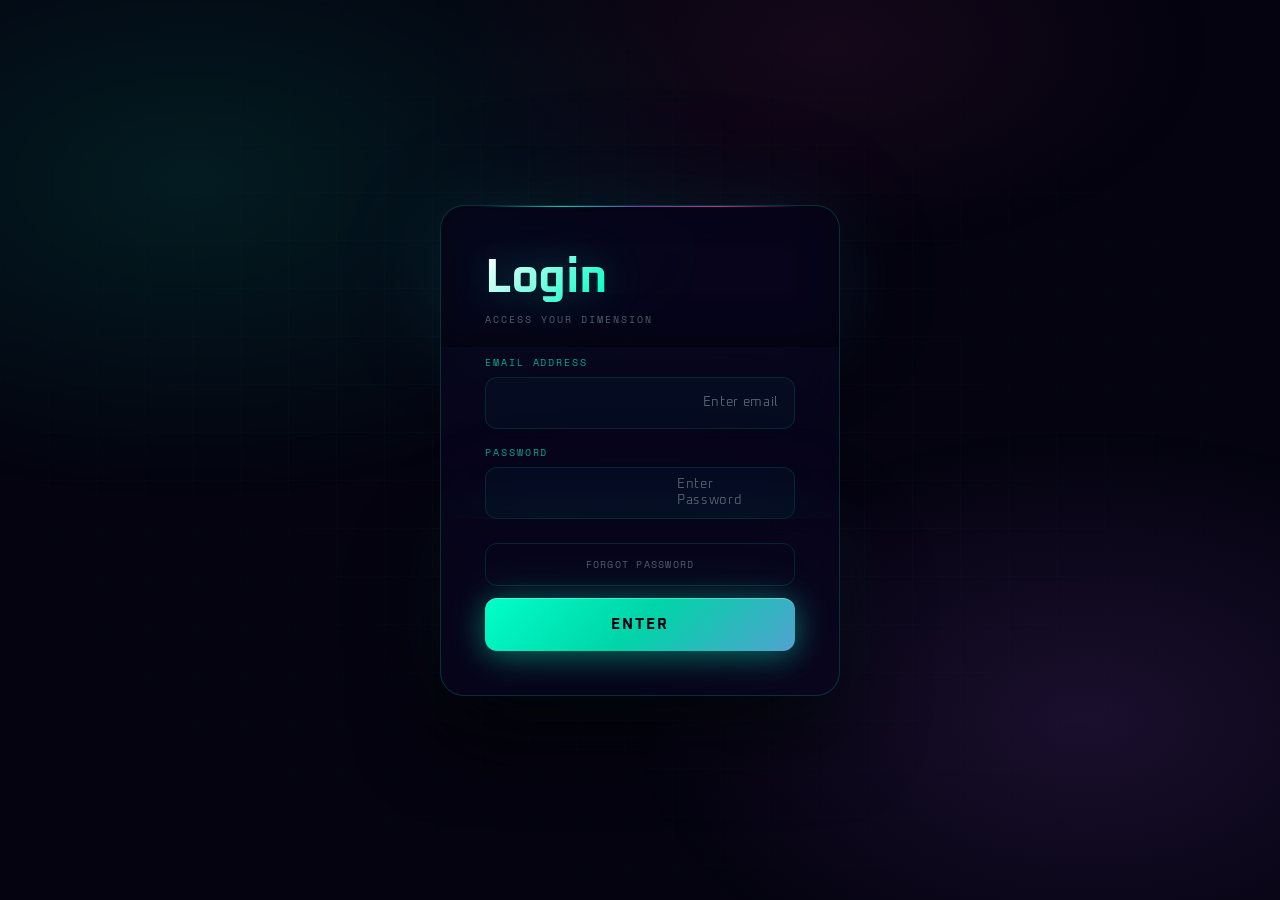
==== index.html @ c8ca54da "Made my own Portfolio Webpage" ====
<!DOCTYPE html>
<html lang="en">
<head>
    <meta charset="UTF-8">
    <meta name="viewport" content="width=device-width, initial-scale=1.0">
    <title>Login</title>
    <link><link rel="stylesheet" href="style.css">
</head>
<body>
    <div id="login_button">
        <p>Login</p>
    </div>
    <div id="email">
        <a id="email_enter"><input type="text">Enter email</a>
    </div>
    <div id="password">
        <a id="textbox"><input type="password">Enter Password</a>
    </div>
    <div id="buttons">
        <a id="button"><button>Forgot Password</button></a>
        <a id="button"><button>Enter</button></a>
    </div>
    <script src="script.js"></script>
</body>
</html>
---- style.css ----
/* ============================================
   CYBERPUNK AURORA LOGIN — sty.css
   ============================================ */

@import url('https://fonts.googleapis.com/css2?family=Oxanium:wght@200;300;400;600;700&family=Space+Mono&display=swap');

*, *::before, *::after { box-sizing: border-box; margin: 0; padding: 0; }

:root {
  --teal:        #00ffc8;
  --violet:      #b464ff;
  --pink:        #ff4faa;
  --deep:        #04030f;
  --card-bg:     rgba(8, 6, 28, 0.75);
  --card-border: rgba(0, 255, 200, 0.18);
  --text:        #e0f7f4;
  --muted:       rgba(200, 240, 235, 0.38);
  --ease:        cubic-bezier(0.23, 1, 0.32, 1);
}

/* ── Body ─────────────────────────────────────── */
html, body {
  height: 100%;
  overflow: hidden;
}

body {
  display: flex;
  flex-direction: column;
  align-items: center;
  justify-content: center;
  gap: 0;
  background: var(--deep);
  font-family: 'Oxanium', sans-serif;
  color: var(--text);
  position: relative;
}

/* ── Aurora background ────────────────────────── */
body::before {
  content: '';
  position: fixed;
  inset: 0;
  z-index: 0;
  background:
    radial-gradient(ellipse 65% 55% at 15% 20%, rgba(0,255,200,0.10) 0%, transparent 65%),
    radial-gradient(ellipse 55% 50% at 85% 80%, rgba(180,100,255,0.13) 0%, transparent 65%),
    radial-gradient(ellipse 50% 40% at 65% 5%,  rgba(255,79,170,0.07)  0%, transparent 60%);
  animation: auroraShift 16s ease-in-out infinite alternate;
  pointer-events: none;
}

/* ── Grid overlay ─────────────────────────────── */
body::after {
  content: '';
  position: fixed;
  inset: 0;
  z-index: 0;
  background-image:
    linear-gradient(rgba(0,255,200,0.025) 1px, transparent 1px),
    linear-gradient(90deg, rgba(0,255,200,0.025) 1px, transparent 1px);
  background-size: 48px 48px;
  mask-image: radial-gradient(ellipse 70% 70% at 50% 50%, black 20%, transparent 100%);
  pointer-events: none;
}

@keyframes auroraShift {
  0%   { filter: hue-rotate(0deg)   brightness(1);    }
  50%  { filter: hue-rotate(20deg)  brightness(1.08); }
  100% { filter: hue-rotate(-15deg) brightness(0.96); }
}

/* ══════════════════════════════════════════════
   CARD SHELL  — wraps all 4 divs via a
   fixed-position pseudo panel behind them
   ══════════════════════════════════════════════ */

/* We stack all direct body children on top of
   a shared pseudo-card we draw with a wide
   outline on #login_button (the first child)  */

#login_button,
#email,
#password,
#buttons {
  position: relative;
  z-index: 10;
  width: 400px;
}

/* The glassmorphism card is rendered as the
   background of #login_button stretched via
   a large box-shadow / outline trick         */
#login_button {
  padding: 48px 44px 20px;
  background: var(--card-bg);
  border-top: 1px solid var(--card-border);
  border-left: 1px solid var(--card-border);
  border-right: 1px solid var(--card-border);
  border-radius: 24px 24px 0 0;
  backdrop-filter: blur(28px) saturate(180%);
  -webkit-backdrop-filter: blur(28px) saturate(180%);
  box-shadow:
    0 0 80px  rgba(0,255,200,0.07),
    0 0 160px rgba(180,100,255,0.06),
    0 -8px 40px rgba(0,0,0,0.4) inset;
  animation: cardIn 1s var(--ease) both;
}

#email {
  padding: 8px 44px 0;
  background: var(--card-bg);
  border-left:  1px solid var(--card-border);
  border-right: 1px solid var(--card-border);
  backdrop-filter: blur(28px) saturate(180%);
  -webkit-backdrop-filter: blur(28px) saturate(180%);
  animation: cardIn 1s var(--ease) 0.1s both;
}

#password {
  padding: 16px 44px 0;
  background: var(--card-bg);
  border-left:  1px solid var(--card-border);
  border-right: 1px solid var(--card-border);
  backdrop-filter: blur(28px) saturate(180%);
  -webkit-backdrop-filter: blur(28px) saturate(180%);
  animation: cardIn 1s var(--ease) 0.2s both;
}

#buttons {
  padding: 24px 44px 44px;
  background: var(--card-bg);
  border-bottom: 1px solid var(--card-border);
  border-left:   1px solid var(--card-border);
  border-right:  1px solid var(--card-border);
  border-radius: 0 0 24px 24px;
  backdrop-filter: blur(28px) saturate(180%);
  -webkit-backdrop-filter: blur(28px) saturate(180%);
  box-shadow:
    0 40px 80px rgba(0,0,0,0.65),
    0 0 80px  rgba(0,255,200,0.06),
    0 0 160px rgba(180,100,255,0.05);
  animation: cardIn 1s var(--ease) 0.3s both;
}

/* Spinning neon top-border glow on card top */
#login_button::before {
  content: '';
  position: absolute;
  top: 0; left: 10%; 
  width: 80%;
  height: 1px;
  background: linear-gradient(90deg,
    transparent,
    rgba(0,255,200,0.8),
    rgba(180,100,255,0.6),
    rgba(255,79,170,0.7),
    transparent);
  border-radius: 100px;
  animation: toplineGlow 4s ease-in-out infinite alternate;
  pointer-events: none;
}

@keyframes toplineGlow {
  0%   { opacity: 0.5; filter: blur(0px);   width: 60%; left: 20%; }
  100% { opacity: 1.0; filter: blur(0.5px); width: 85%; left: 7.5%; }
}

@keyframes cardIn {
  from { opacity: 0; transform: translateY(30px); filter: blur(8px); }
  to   { opacity: 1; transform: translateY(0);    filter: blur(0); }
}

/* ── Login Title ──────────────────────────────── */
#login_button p {
  font-family: 'Oxanium', sans-serif;
  font-size: 3rem;
  font-weight: 700;
  letter-spacing: -0.01em;
  line-height: 1;
  background: linear-gradient(135deg, #ffffff 0%, var(--teal) 45%, var(--violet) 100%);
  -webkit-background-clip: text;
  -webkit-text-fill-color: transparent;
  background-clip: text;
  filter: drop-shadow(0 0 18px rgba(0,255,200,0.25));
  margin-bottom: 6px;
}

/* Subtext after Login */
#login_button::after {
  content: 'Access your dimension';
  display: block;
  margin-top: 10px;
  font-family: 'Space Mono', monospace;
  font-size: 0.62rem;
  letter-spacing: 0.2em;
  text-transform: uppercase;
  color: var(--muted);
}

/* ── Input rows (email / password) ───────────── */
#email a,
#password a {
  display: flex;
  align-items: center;
  gap: 10px;
  background: rgba(0,255,200,0.03);
  border: 1px solid rgba(0,255,200,0.11);
  border-radius: 12px;
  padding: 0 16px;
  height: 52px;
  cursor: text;
  transition:
    border-color 0.3s ease,
    background   0.3s ease,
    box-shadow   0.3s ease;
  text-decoration: none;
  font-family: 'Oxanium', sans-serif;
  font-size: 0.82rem;
  color: var(--muted);
  letter-spacing: 0.05em;
  position: relative;
  overflow: hidden;
}

/* Label text above each input */
#email::before {
  content: 'Email address';
  display: block;
  margin-bottom: 8px;
  font-family: 'Space Mono', monospace;
  font-size: 0.6rem;
  letter-spacing: 0.2em;
  text-transform: uppercase;
  color: var(--teal);
  opacity: 0.65;
}

#password::before {
  content: 'Password';
  display: block;
  margin-bottom: 8px;
  font-family: 'Space Mono', monospace;
  font-size: 0.6rem;
  letter-spacing: 0.2em;
  text-transform: uppercase;
  color: var(--teal);
  opacity: 0.65;
}

#email a:focus-within,
#password a:focus-within {
  border-color: rgba(0,255,200,0.55);
  background: rgba(0,255,200,0.055);
  box-shadow:
    0 0 0 3px rgba(0,255,200,0.12),
    0 0 28px rgba(0,255,200,0.09);
}

/* Animated scan line on focus */
#email a::after,
#password a::after {
  content: '';
  position: absolute;
  bottom: 0; left: 0;
  height: 2px;
  width: 0;
  background: linear-gradient(90deg, var(--teal), var(--violet));
  box-shadow: 0 0 8px var(--teal);
  border-radius: 0 0 12px 12px;
  transition: width 0.4s var(--ease);
}

#email a:focus-within::after,
#password a:focus-within::after {
  width: 100%;
}

/* The actual inputs */
#email input,
#password input {
  flex: 1;
  height: 100%;
  background: transparent;
  border: none;
  outline: none;
  font-family: 'Oxanium', sans-serif;
  font-size: 0.88rem;
  font-weight: 300;
  color: var(--text);
  caret-color: var(--teal);
  letter-spacing: 0.04em;
  order: -1; /* input before the label text */
}

#email input::placeholder,
#password input::placeholder {
  color: var(--muted);
}

/* ── Buttons ──────────────────────────────────── */
#buttons {
  display: flex;
  flex-direction: column;
  gap: 12px;
}

#buttons a {
  display: block;
  text-decoration: none;
}

/* ---- Enter button ---- */
#buttons a:last-child button {
  width: 100%;
  padding: 17px 24px;
  border: none;
  border-radius: 12px;
  font-family: 'Oxanium', sans-serif;
  font-size: 0.92rem;
  font-weight: 700;
  letter-spacing: 0.14em;
  text-transform: uppercase;
  color: #04030f;
  cursor: pointer;
  background: linear-gradient(135deg, var(--teal) 0%, #00d4a8 50%, var(--violet) 160%);
  position: relative;
  overflow: hidden;
  box-shadow:
    0 4px 30px rgba(0,255,200,0.38),
    0 0  60px rgba(0,255,200,0.10),
    inset 0 1px 0 rgba(255,255,255,0.28);
  transition:
    transform   0.2s var(--ease),
    box-shadow  0.3s ease;
  animation: fadeUp 0.8s var(--ease) 0.45s both;
}

#buttons a:last-child button::before {
  content: '';
  position: absolute;
  inset: 0;
  background: linear-gradient(135deg, rgba(255,255,255,0.18) 0%, transparent 60%);
  opacity: 0;
  transition: opacity 0.3s ease;
}

#buttons a:last-child button:hover {
  transform: translateY(-3px) scale(1.01);
  box-shadow:
    0 10px 50px rgba(0,255,200,0.52),
    0 0   80px rgba(0,255,200,0.15),
    inset 0 1px 0 rgba(255,255,255,0.28);
}

#buttons a:last-child button:hover::before { opacity: 1; }
#buttons a:last-child button:active        { transform: translateY(0) scale(0.99); }

/* ---- Forgot Password button ---- */
#buttons a:first-child button {
  width: 100%;
  padding: 13px;
  background: transparent;
  border: 1px solid rgba(0,255,200,0.13);
  border-radius: 12px;
  font-family: 'Space Mono', monospace;
  font-size: 0.64rem;
  letter-spacing: 0.12em;
  text-transform: uppercase;
  color: var(--muted);
  cursor: pointer;
  transition:
    border-color 0.3s ease,
    color        0.3s ease,
    background   0.3s ease,
    box-shadow   0.3s ease;
  animation: fadeUp 0.8s var(--ease) 0.55s both;
}

#buttons a:first-child button:hover {
  border-color: rgba(0,255,200,0.42);
  color: var(--teal);
  background: rgba(0,255,200,0.05);
  box-shadow: 0 0 20px rgba(0,255,200,0.08);
}

/* ── Shared keyframes ─────────────────────────── */
@keyframes fadeUp {
  from { opacity: 0; transform: translateY(20px); filter: blur(4px); }
  to   { opacity: 1; transform: translateY(0);    filter: blur(0); }
}

/* ── Responsive ───────────────────────────────── */
@media (max-width: 480px) {
  #login_button, #email, #password, #buttons { width: 92vw; }
  #login_button { padding: 36px 28px 16px; }
  #email        { padding: 8px 28px 0; }
  #password     { padding: 16px 28px 0; }
  #buttons      { padding: 20px 28px 36px; }
  #login_button p { font-size: 2.4rem; }
}
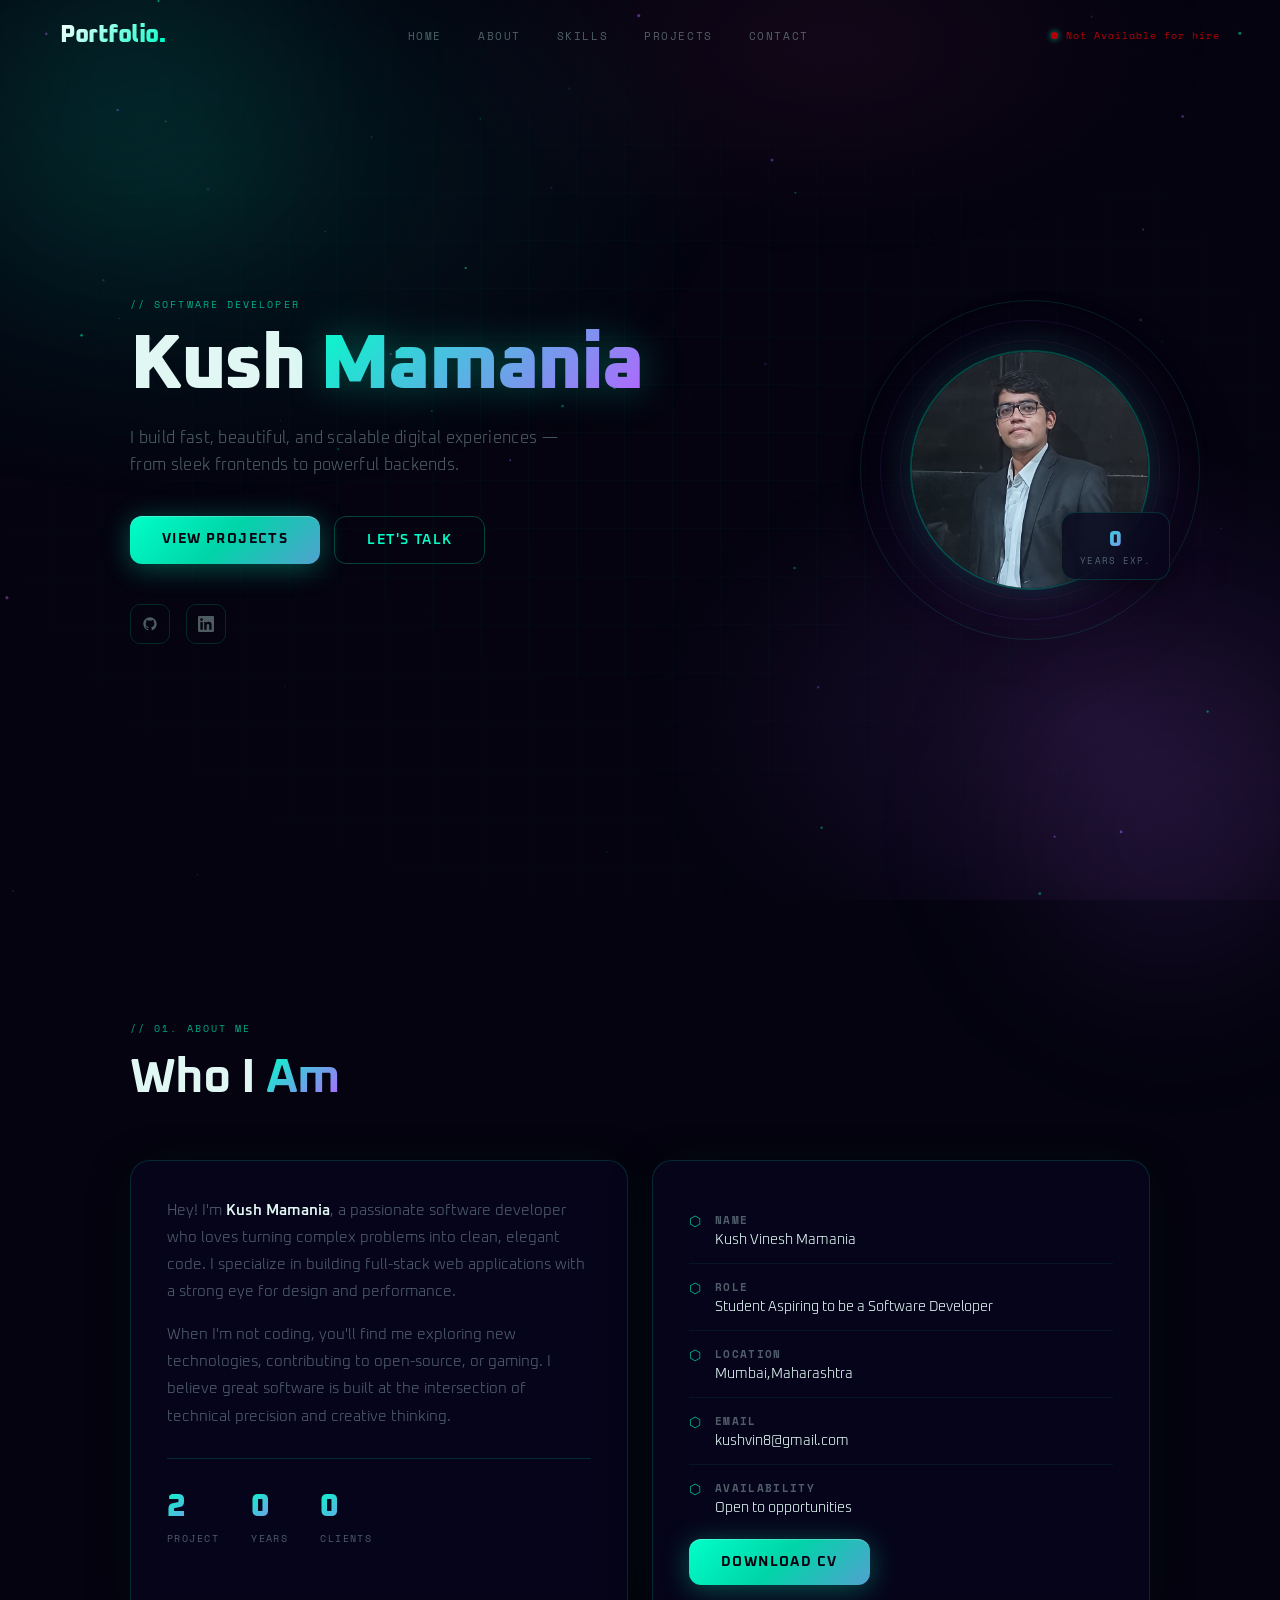
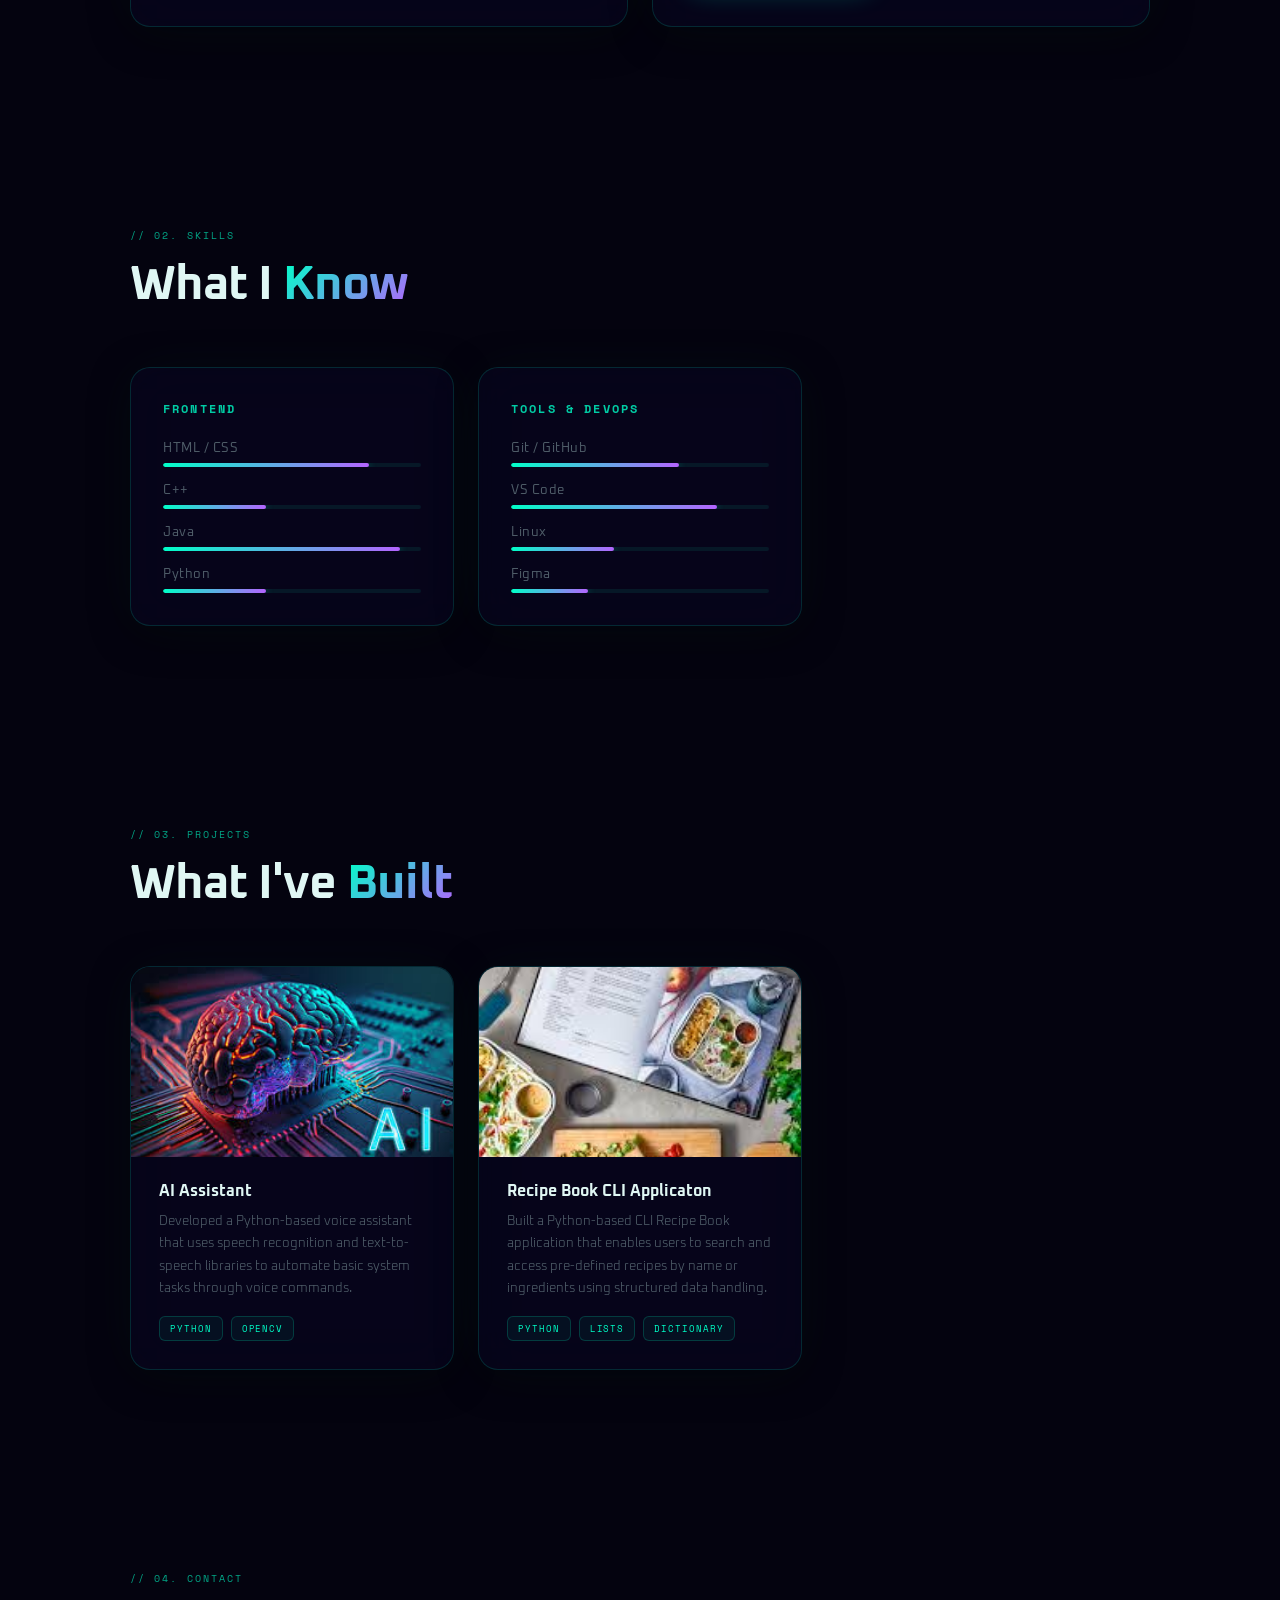
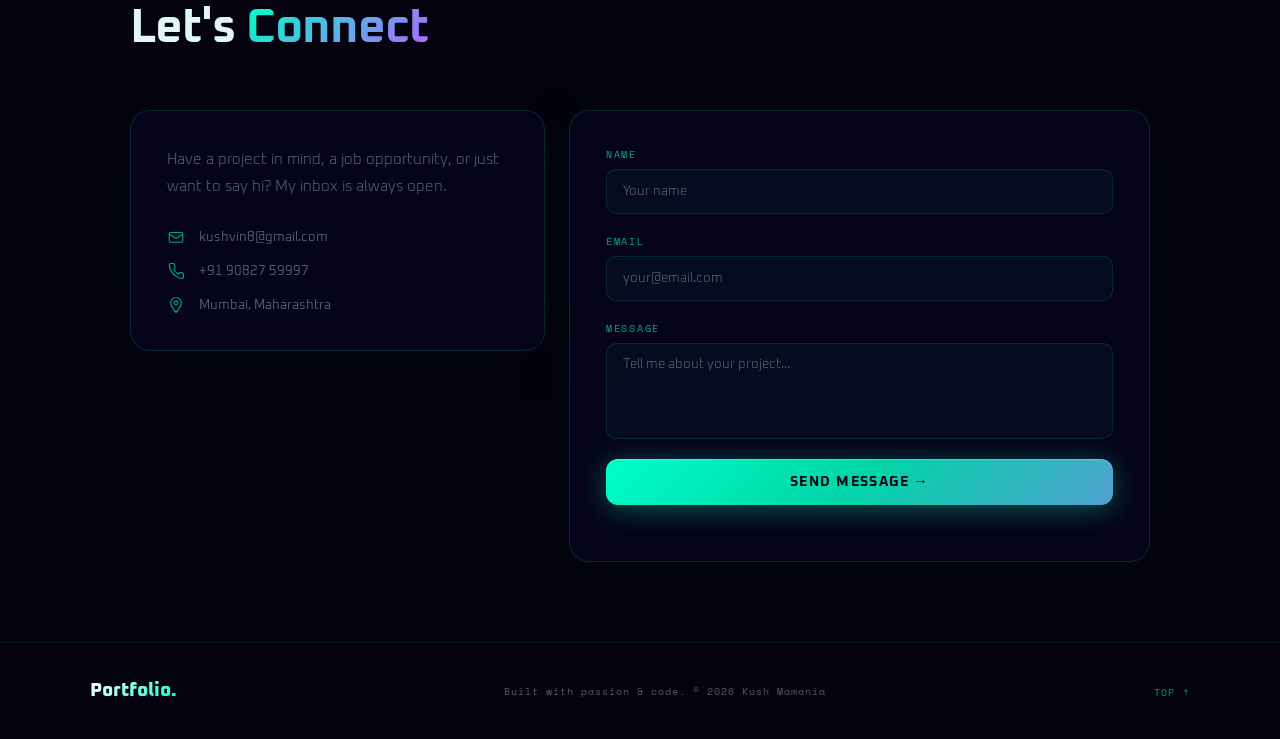
==== commit 71527998: "Removed Login Page" ====
--- a/index.html
+++ b/index.html
@@ -1,25 +1,368 @@
 <!DOCTYPE html>
 <html lang="en">
 <head>
-    <meta charset="UTF-8">
-    <meta name="viewport" content="width=device-width, initial-scale=1.0">
-    <title>Login</title>
-    <link><link rel="stylesheet" href="style.css">
+  <meta charset="UTF-8" />
+  <meta name="viewport" content="width=device-width, initial-scale=1.0"/>
+  <title>Portfolio</title>
+  <link rel="stylesheet" href="portfolio.css" />
+  <link href="https://fonts.googleapis.com/css2?family=Oxanium:wght@200;300;400;600;700;800&family=Space+Mono&display=swap" rel="stylesheet"/>
 </head>
 <body>
-    <div id="login_button">
-        <p>Login</p>
-    </div>
-    <div id="email">
-        <a id="email_enter"><input type="text">Enter email</a>
-    </div>
-    <div id="password">
-        <a id="textbox"><input type="password">Enter Password</a>
-    </div>
-    <div id="buttons">
-        <a id="button"><button>Forgot Password</button></a>
-        <a id="button"><button>Enter</button></a>
-    </div>
-    <script src="script.js"></script>
+
+  <!-- Background layers -->
+  <div class="bg-aurora"></div>
+  <div class="bg-grid"></div>
+  <div class="orb orb1"></div>
+  <div class="orb orb2"></div>
+  <div class="orb orb3"></div>
+  <canvas id="particles"></canvas>
+
+  <!-- ── NAVBAR ───────────────────────────── -->
+  <nav class="navbar">
+    <div class="nav-logo">Portfolio<span>.</span></div>
+    <ul class="nav-links">
+      <li><a href="#hero">Home</a></li>
+      <li><a href="#about">About</a></li>
+      <li><a href="#skills">Skills</a></li>
+      <li><a href="#projects">Projects</a></li>
+      <li><a href="#contact">Contact</a></li>
+    </ul>
+    <div class="nav-status"><span class="pulse-dot"></span>Not Available for hire</div>
+  </nav>
+
+  <!-- ── HERO ─────────────────────────────── -->
+  <section class="hero" id="hero">
+    <div class="hero-content">
+      <p class="hero-tag">// software developer</p>
+      <h1 class="hero-name">Kush<span> Mamania</span></h1>
+      <p class="hero-desc">I build fast, beautiful, and scalable digital experiences — from sleek frontends to powerful backends.</p>
+      <div class="hero-btns">
+        <a href="#projects" class="btn-primary">View Projects</a>
+        <a href="#contact"  class="btn-ghost">Let's Talk</a>
+      </div>
+      <div class="hero-socials">
+        <a href="https://github.com/NexusCoder14" class="social-link" title="GitHub">
+          <svg viewBox="0 0 24 24" fill="currentColor"><path d="M12 2C6.477 2 2 6.477 2 12c0 4.418 2.865 8.166 6.839 9.489.5.092.682-.217.682-.482 0-.237-.009-.868-.013-1.703-2.782.604-3.369-1.342-3.369-1.342-.454-1.154-1.11-1.462-1.11-1.462-.908-.62.069-.608.069-.608 1.003.07 1.531 1.03 1.531 1.03.892 1.529 2.341 1.088 2.91.832.092-.647.35-1.088.636-1.338-2.22-.253-4.555-1.11-4.555-4.943 0-1.091.39-1.984 1.029-2.683-.103-.253-.446-1.27.098-2.647 0 0 .84-.269 2.75 1.025A9.578 9.578 0 0112 6.836c.85.004 1.705.114 2.504.336 1.909-1.294 2.747-1.025 2.747-1.025.546 1.377.203 2.394.1 2.647.64.699 1.028 1.592 1.028 2.683 0 3.842-2.339 4.687-4.566 4.935.359.309.678.919.678 1.852 0 1.336-.012 2.415-.012 2.743 0 .267.18.578.688.48C19.138 20.163 22 16.418 22 12c0-5.523-4.477-10-10-10z"/></svg>
+        </a>
+        <a href="https://www.linkedin.com/in/kush-mamania-205714388" class="social-link" title="LinkedIn">
+          <svg viewBox="0 0 24 24" fill="currentColor"><path d="M20.447 20.452h-3.554v-5.569c0-1.328-.027-3.037-1.852-3.037-1.853 0-2.136 1.445-2.136 2.939v5.667H9.351V9h3.414v1.561h.046c.477-.9 1.637-1.85 3.37-1.85 3.601 0 4.267 2.37 4.267 5.455v6.286zM5.337 7.433a2.062 2.062 0 01-2.063-2.065 2.064 2.064 0 112.063 2.065zm1.782 13.019H3.555V9h3.564v11.452zM22.225 0H1.771C.792 0 0 .774 0 1.729v20.542C0 23.227.792 24 1.771 24h20.451C23.2 24 24 23.227 24 22.271V1.729C24 .774 23.2 0 22.222 0h.003z"/></svg>
+        </a>
+      </div>
+    </div>
+    <div class="hero-image-wrap">
+      <div class="hero-image-ring ring1"></div>
+      <div class="hero-image-ring ring2"></div>
+      <div class="hero-image-ring ring3"></div>
+      <div class="hero-image-box">
+        <img src="kush1.jpeg" alt="Your Name" class="hero-img" onerror="this.style.display='none';this.nextElementSibling.style.display='flex'"/>
+        <div class="hero-img-placeholder">
+          <svg viewBox="0 0 24 24" fill="none" stroke="currentColor" stroke-width="1"><circle cx="12" cy="8" r="4"/><path d="M4 20c0-4 3.6-7 8-7s8 3 8 7"/></svg>
+          <span>Add your photo</span>
+        </div>
+      </div>
+      <div class="hero-badge">
+        <span class="badge-num">0</span>
+        <span class="badge-label">Years Exp.</span>
+      </div>
+    </div>
+  </section>
+
+  <!-- ── ABOUT ─────────────────────────────── -->
+  <section class="section" id="about">
+    <div class="section-inner">
+      <div class="section-tag">// 01. about me</div>
+      <h2 class="section-title">Who I <span>Am</span></h2>
+      <div class="about-grid">
+        <div class="about-text glass-card">
+          <p>Hey! I'm <strong>Kush Mamania</strong>, a passionate software developer who loves turning complex problems into clean, elegant code. I specialize in building full-stack web applications with a strong eye for design and performance.</p>
+          <p>When I'm not coding, you'll find me exploring new technologies, contributing to open-source, or gaming. I believe great software is built at the intersection of technical precision and creative thinking.</p>
+          <div class="about-stats">
+            <div class="stat"><span class="stat-num">2</span><span class="stat-label">Project</span></div>
+            <div class="stat"><span class="stat-num">0</span><span class="stat-label">Years</span></div>
+            <div class="stat"><span class="stat-num">0</span><span class="stat-label">Clients</span></div>
+          </div>
+        </div>
+        <div class="about-details glass-card">
+          <div class="detail-item">
+            <span class="detail-icon">⬡</span>
+            <div><strong>Name</strong><p>Kush Vinesh Mamania</p></div>
+          </div>
+          <div class="detail-item">
+            <span class="detail-icon">⬡</span>
+            <div><strong>Role</strong><p>Student Aspiring to be a Software Developer</p></div>
+          </div>
+          <div class="detail-item">
+            <span class="detail-icon">⬡</span>
+            <div><strong>Location</strong><p>Mumbai,Maharashtra</p></div>
+          </div>
+          <div class="detail-item">
+            <span class="detail-icon">⬡</span>
+            <div><strong>Email</strong><p>kushvin8@gmail.com</p></div>
+          </div>
+          <div class="detail-item">
+            <span class="detail-icon">⬡</span>
+            <div><strong>Availability</strong><p>Open to opportunities</p></div>
+          </div>
+          <a href="Resume_changed.pdf" download="Resume_changed.pdf" class="btn-primary" style="margin-top:8px;display:inline-block;text-align:center;">Download CV</a>
+        </div>
+      </div>
+    </div>
+  </section>
+
+  <!-- ── SKILLS ────────────────────────────── -->
+  <section class="section" id="skills">
+    <div class="section-inner">
+      <div class="section-tag">// 02. skills</div>
+      <h2 class="section-title">What I <span>Know</span></h2>
+      <div class="skills-grid">
+
+        <div class="skill-category glass-card">
+          <h3>Frontend</h3>
+          <div class="skill-list">
+            <div class="skill-item"><span>HTML / CSS</span><div class="skill-bar"><div class="skill-fill" style="--w:80%"></div></div></div>
+            <div class="skill-item"><span>C++</span><div class="skill-bar"><div class="skill-fill" style="--w:40%"></div></div></div>
+            <div class="skill-item"><span>Java</span>      <div class="skill-bar"><div class="skill-fill" style="--w:92%"></div></div></div>
+            <div class="skill-item"><span>Python</span> <div class="skill-bar"><div class="skill-fill" style="--w:40%"></div></div></div>
+          </div>
+        </div>
+
+        <div class="skill-category glass-card">
+          <h3>Tools & DevOps</h3>
+          <div class="skill-list">
+            <div class="skill-item"><span>Git / GitHub</span><div class="skill-bar"><div class="skill-fill" style="--w:65%"></div></div></div>
+            <div class="skill-item"><span>VS Code</span>      <div class="skill-bar"><div class="skill-fill" style="--w:80%"></div></div></div>
+            <div class="skill-item"><span>Linux</span>       <div class="skill-bar"><div class="skill-fill" style="--w:40%"></div></div></div>
+            <div class="skill-item"><span>Figma</span>       <div class="skill-bar"><div class="skill-fill" style="--w:30%"></div></div></div>
+          </div>
+        </div>
+
+      </div>
+    </div>
+  </section>
+
+  <!-- ── PROJECTS ──────────────────────────── -->
+  <section class="section" id="projects">
+    <div class="section-inner">
+      <div class="section-tag">// 03. projects</div>
+      <h2 class="section-title">What I've <span>Built</span></h2>
+      <div class="projects-grid">
+
+        <div class="project-card glass-card">
+          <div class="project-img-wrap">
+            <img src="jarvis.jpg" alt="Project One" class="project-thumb"/>
+            <div class="project-overlay">
+              <a href="https://github.com/NexusCoder14/Artificial-Intelligence" class="project-link">GitHub ↗</a>
+            </div>
+          </div>
+          <div class="project-info">
+            <h3>AI Assistant</h3>
+            <p>Developed a Python-based voice assistant that uses speech recognition and text-to-speech libraries to automate basic system tasks through voice commands.
+</p>
+            <div class="project-tags">
+              <span>Python</span><span>OpenCV</span>
+            </div>
+          </div>
+        </div>
+
+        <div class="project-card glass-card">
+          <div class="project-img-wrap">
+            <img src="recipe.jpg" alt="Project One" class="project-thumb"/>
+            <div class="project-overlay">
+              <a href="https://github.com/NexusCoder14/Recipe-Book-CLI-Application" class="project-link">GitHub ↗</a>
+            </div>
+          </div>
+          <div class="project-info">
+            <h3>Recipe Book CLI Applicaton</h3>
+            <p>Built a Python-based CLI Recipe Book application that enables users to search and access pre-defined recipes by name or ingredients using structured data handling.
+</p>
+            <div class="project-tags">
+              <span>Python</span><span>Lists</span><span>Dictionary</span>
+            </div>
+          </div>
+        </div>
+      </div>
+    </div>
+  </section>
+
+  <!-- ── CONTACT ───────────────────────────── -->
+  <section class="section" id="contact">
+    <div class="section-inner">
+      <div class="section-tag">// 04. contact</div>
+      <h2 class="section-title">Let's <span>Connect</span></h2>
+      <div class="contact-wrap">
+        <div class="contact-info glass-card">
+          <p>Have a project in mind, a job opportunity, or just want to say hi? My inbox is always open.</p>
+          <div class="contact-links">
+            <a href="mailto:you@example.com" class="contact-item">
+              <svg viewBox="0 0 24 24" fill="none" stroke="currentColor" stroke-width="1.5"><path d="M21 8l-9 6-9-6"/><rect x="3" y="6" width="18" height="13" rx="2"/></svg>
+              kushvin8@gmail.com
+            </a>
+            <a href="tel:+0000000000" class="contact-item">
+              <svg viewBox="0 0 24 24" fill="none" stroke="currentColor" stroke-width="1.5"><path d="M22 16.92v3a2 2 0 01-2.18 2A19.86 19.86 0 013.09 4.18 2 2 0 015.09 2h3a2 2 0 012 1.72c.127.96.361 1.903.7 2.81a2 2 0 01-.45 2.11L9.09 9.91a16 16 0 006 6l1.27-1.27a2 2 0 012.11-.45c.907.339 1.85.573 2.81.7A2 2 0 0122 16.92z"/></svg>
+              +91 90827 59997
+            </a>
+            <a href="#" class="contact-item">
+              <svg viewBox="0 0 24 24" fill="none" stroke="currentColor" stroke-width="1.5"><path d="M12 2C8.13 2 5 5.13 5 9c0 5.25 7 13 7 13s7-7.75 7-13c0-3.87-3.13-7-7-7zm0 9.5a2.5 2.5 0 110-5 2.5 2.5 0 010 5z"/></svg>
+              Mumbai, Maharashtra
+            </a>
+          </div>
+        </div>
+        <form class="contact-form glass-card" action="https://api.web3forms.com/submit" method="POST" onsubmit="handleForm(event)">
+
+    <!-- Your Web3Forms access key -->
+    <input type="hidden" name="access_key" value="c3d67be9-2070-407a-b0f9-731e5932e112"/>
+
+    <!-- Optional: Custom subject line in your inbox -->
+    <input type="hidden" name="subject" value="New Idea"/>
+
+    <div class="form-group">
+        <label>Name</label>
+        <input type="text" name="name" placeholder="Your name" required/>
+    </div>
+    <div class="form-group">
+        <label>Email</label>
+        <input type="email" name="email" placeholder="your@email.com" required/>
+    </div>
+    <div class="form-group">
+        <label>Message</label>
+        <textarea name="message" rows="4" placeholder="Tell me about your project..." required></textarea>
+    </div>
+    <button type="submit" class="btn-primary" style="width:100%">Send Message →</button>
+
+<p id="formError" style="display:none; color:#ff6090; text-align:center; font-family:'Space Mono',monospace; font-size:0.72rem; letter-spacing:0.1em; margin-top:12px;">
+  ✗ Failed to send. Please try again.
+</p>
+    <div class="form-success" id="formSuccess">✓ Message sent! I'll get back to you soon.</div>
+    <div id="formError"></div>
+    <input type="hidden" name="redirect" value="false"/>
+</form>
+      </div>
+    </div>
+  </section>
+
+  <!-- ── FOOTER ────────────────────────────── -->
+  <footer class="footer">
+    <div class="footer-inner">
+      <span class="footer-logo">Portfolio<span>.</span></span>
+      <p>Built with passion & code. © <span id="year"></span> Kush Mamania</p>
+      <div class="footer-links">
+        <a href="#hero">Top ↑</a>
+      </div>
+    </div>
+  </footer>
+
+  <script>
+    // Year
+    document.getElementById('year').textContent = new Date().getFullYear();
+
+    // Form handler
+    function handleForm(e) {
+    e.preventDefault();
+    const form      = e.target;
+    const submitBtn = form.querySelector('button[type="submit"]');
+    const errorMsg  = document.getElementById('formError');
+
+    submitBtn.textContent = 'Sending...';
+    submitBtn.disabled    = true;
+    errorMsg.style.cssText = 'display:none';
+
+    fetch('https://api.web3forms.com/submit', {
+        method: 'POST',
+        headers: { 'Accept': 'application/json' },
+        body: new FormData(form)
+    })
+    .then(res => res.json())
+    .then(data => {
+        if (data.success) {
+            form.reset();
+            submitBtn.textContent = 'Sent ✓';
+            setTimeout(() => {
+                submitBtn.textContent = 'Send Message →';
+            }, 3000);
+        } else {
+            errorMsg.style.cssText = 'display:block; color:#ff6090; text-align:center; font-family:Space Mono,monospace; font-size:0.72rem; letter-spacing:0.1em; margin-top:12px;';
+            submitBtn.textContent  = 'Send Message →';
+        }
+        submitBtn.disabled = false;
+    })
+    .catch(() => {
+        errorMsg.style.cssText = 'display:block; color:#ff6090; text-align:center; font-family:Space Mono,monospace; font-size:0.72rem; letter-spacing:0.1em; margin-top:12px;';
+        submitBtn.textContent  = 'Send Message →';
+        submitBtn.disabled     = false;
+    });
+}
+
+    // Particle canvas
+    const canvas = document.getElementById('particles');
+    const ctx    = canvas.getContext('2d');
+    function resize() { canvas.width = window.innerWidth; canvas.height = window.innerHeight; }
+    resize();
+    window.addEventListener('resize', resize);
+
+    const pts = Array.from({length: 55}, () => ({
+      x: Math.random() * canvas.width,
+      y: Math.random() * canvas.height,
+      r: Math.random() * 1.3 + 0.3,
+      dx: (Math.random() - 0.5) * 0.28,
+      dy: (Math.random() - 0.5) * 0.28,
+      a: Math.random() * 0.45 + 0.08,
+      c: Math.random() > 0.5 ? '0,255,200' : '180,100,255'
+    }));
+
+    (function draw() {
+      ctx.clearRect(0, 0, canvas.width, canvas.height);
+      pts.forEach(p => {
+        p.x += p.dx; p.y += p.dy;
+        if (p.x < 0 || p.x > canvas.width)  p.dx *= -1;
+        if (p.y < 0 || p.y > canvas.height) p.dy *= -1;
+        ctx.beginPath();
+        ctx.arc(p.x, p.y, p.r, 0, Math.PI * 2);
+        ctx.fillStyle = `rgba(${p.c},${p.a})`;
+        ctx.fill();
+      });
+      for (let i = 0; i < pts.length; i++)
+        for (let j = i + 1; j < pts.length; j++) {
+          const d = Math.hypot(pts[i].x - pts[j].x, pts[i].y - pts[j].y);
+          if (d < 115) {
+            ctx.beginPath();
+            ctx.strokeStyle = `rgba(0,255,200,${0.055*(1-d/115)})`;
+            ctx.lineWidth = 0.5;
+            ctx.moveTo(pts[i].x, pts[i].y);
+            ctx.lineTo(pts[j].x, pts[j].y);
+            ctx.stroke();
+          }
+        }
+      requestAnimationFrame(draw);
+    })();
+
+    // Scroll reveal
+    const observer = new IntersectionObserver(entries => {
+      entries.forEach(e => { if (e.isIntersecting) e.target.classList.add('visible'); });
+    }, { threshold: 0.12 });
+    document.querySelectorAll('.glass-card, .hero-content, .hero-image-wrap, .section-title, .section-tag')
+      .forEach(el => observer.observe(el));
+
+    // Skill bar animation
+    const skillObserver = new IntersectionObserver(entries => {
+      entries.forEach(e => {
+        if (e.isIntersecting)
+          e.target.querySelectorAll('.skill-fill').forEach(bar => bar.classList.add('animate'));
+      });
+    }, { threshold: 0.3 });
+    document.querySelectorAll('.skill-category').forEach(el => skillObserver.observe(el));
+
+    // Navbar scroll effect
+    window.addEventListener('scroll', () => {
+      document.querySelector('.navbar').classList.toggle('scrolled', window.scrollY > 50);
+    });
+
+    // Smooth scroll
+    document.querySelectorAll('a[href^="#"]').forEach(a => {
+      a.addEventListener('click', e => {
+        const target = document.querySelector(a.getAttribute('href'));
+        if (target) { e.preventDefault(); target.scrollIntoView({ behavior: 'smooth' }); }
+      });
+    });
+  </script>
 </body>
 </html>
--- a/portfolio.css
+++ b/portfolio.css
@@ -0,0 +1,585 @@
+/* ============================================
+   PORTFOLIO — CYBERPUNK AURORA
+   ============================================ */
+
+@import url('https://fonts.googleapis.com/css2?family=Oxanium:wght@200;300;400;600;700;800&family=Space+Mono&display=swap');
+
+*, *::before, *::after { box-sizing: border-box; margin: 0; padding: 0; }
+
+:root {
+  --teal:    #00ffc8;
+  --violet:  #b464ff;
+  --pink:    #ff4faa;
+  --deep:    #04030f;
+  --surface: rgba(8, 6, 28, 0.72);
+  --border:  rgba(0, 255, 200, 0.15);
+  --text:    #e0f7f4;
+  --muted:   rgba(200, 240, 235, 0.38);
+  --ease:    cubic-bezier(0.23, 1, 0.32, 1);
+}
+
+html { scroll-behavior: smooth; }
+
+body {
+  background: var(--deep);
+  font-family: 'Oxanium', sans-serif;
+  color: var(--text);
+  overflow-x: hidden;
+}
+
+/* ── Fixed bg layers ──────────────────────── */
+.bg-aurora {
+  position: fixed; inset: 0; z-index: 0; pointer-events: none;
+  background:
+    radial-gradient(ellipse 65% 55% at 15% 20%, rgba(0,255,200,0.09) 0%, transparent 65%),
+    radial-gradient(ellipse 55% 50% at 85% 80%, rgba(180,100,255,0.12) 0%, transparent 65%),
+    radial-gradient(ellipse 50% 40% at 65% 5%,  rgba(255,79,170,0.06) 0%, transparent 60%);
+  animation: auroraShift 18s ease-in-out infinite alternate;
+}
+
+.bg-grid {
+  position: fixed; inset: 0; z-index: 0; pointer-events: none;
+  background-image:
+    linear-gradient(rgba(0,255,200,0.025) 1px, transparent 1px),
+    linear-gradient(90deg, rgba(0,255,200,0.025) 1px, transparent 1px);
+  background-size: 48px 48px;
+  mask-image: radial-gradient(ellipse 80% 80% at 50% 50%, black 10%, transparent 100%);
+}
+
+#particles { position: fixed; inset: 0; z-index: 0; pointer-events: none; }
+
+.orb { position: fixed; border-radius: 50%; filter: blur(70px); pointer-events: none; z-index: 0; }
+.orb1 { width: 500px; height: 500px; top: -160px; left: -120px;
+         background: radial-gradient(circle, rgba(0,255,200,0.11) 0%, transparent 70%);
+         animation: orbFloat 20s ease-in-out infinite alternate; }
+.orb2 { width: 420px; height: 420px; bottom: -140px; right: -100px;
+         background: radial-gradient(circle, rgba(180,100,255,0.14) 0%, transparent 70%);
+         animation: orbFloat 16s ease-in-out infinite alternate-reverse; }
+.orb3 { width: 260px; height: 260px; top: 40%; right: 8%;
+         background: radial-gradient(circle, rgba(255,79,170,0.09) 0%, transparent 70%);
+         animation: orbFloat 12s ease-in-out infinite alternate; }
+
+@keyframes auroraShift {
+  0%   { filter: hue-rotate(0deg)   brightness(1);    }
+  50%  { filter: hue-rotate(20deg)  brightness(1.08); }
+  100% { filter: hue-rotate(-15deg) brightness(0.96); }
+}
+@keyframes orbFloat {
+  0%   { transform: translate(0,0) scale(1); }
+  50%  { transform: translate(30px,-40px) scale(1.08); }
+  100% { transform: translate(-20px,30px) scale(0.94); }
+}
+
+/* ── Reusables ────────────────────────────── */
+.glass-card {
+  background: var(--surface);
+  border: 1px solid var(--border);
+  border-radius: 20px;
+  backdrop-filter: blur(24px) saturate(160%);
+  -webkit-backdrop-filter: blur(24px) saturate(160%);
+  box-shadow: 0 8px 40px rgba(0,0,0,0.45), 0 0 60px rgba(0,255,200,0.04);
+  opacity: 0;
+  transform: translateY(28px);
+  transition: opacity 0.7s var(--ease), transform 0.7s var(--ease),
+              box-shadow 0.3s ease, border-color 0.3s ease;
+}
+.glass-card.visible {
+  opacity: 1; transform: translateY(0);
+}
+.glass-card:hover {
+  border-color: rgba(0,255,200,0.3);
+  box-shadow: 0 12px 60px rgba(0,0,0,0.5), 0 0 60px rgba(0,255,200,0.08);
+}
+
+.btn-primary {
+  display: inline-block;
+  padding: 14px 32px;
+  border-radius: 12px;
+  background: linear-gradient(135deg, var(--teal) 0%, #00d4a8 50%, var(--violet) 160%);
+  color: #04030f;
+  font-family: 'Oxanium', sans-serif;
+  font-size: 0.88rem;
+  font-weight: 700;
+  letter-spacing: 0.1em;
+  text-transform: uppercase;
+  text-decoration: none;
+  border: none;
+  cursor: pointer;
+  box-shadow: 0 4px 28px rgba(0,255,200,0.32), inset 0 1px 0 rgba(255,255,255,0.25);
+  transition: transform 0.2s var(--ease), box-shadow 0.3s ease;
+  position: relative; overflow: hidden;
+}
+.btn-primary:hover {
+  transform: translateY(-3px) scale(1.02);
+  box-shadow: 0 10px 48px rgba(0,255,200,0.48), inset 0 1px 0 rgba(255,255,255,0.25);
+}
+.btn-primary:active { transform: translateY(0) scale(0.99); }
+
+.btn-ghost {
+  display: inline-block;
+  padding: 14px 32px;
+  border-radius: 12px;
+  border: 1px solid rgba(0,255,200,0.25);
+  color: var(--teal);
+  font-family: 'Oxanium', sans-serif;
+  font-size: 0.88rem;
+  font-weight: 600;
+  letter-spacing: 0.1em;
+  text-transform: uppercase;
+  text-decoration: none;
+  background: transparent;
+  cursor: pointer;
+  transition: border-color 0.3s ease, background 0.3s ease, box-shadow 0.3s ease, transform 0.2s ease;
+}
+.btn-ghost:hover {
+  border-color: var(--teal);
+  background: rgba(0,255,200,0.07);
+  box-shadow: 0 0 24px rgba(0,255,200,0.12);
+  transform: translateY(-2px);
+}
+
+/* ── NAVBAR ───────────────────────────────── */
+.navbar {
+  position: fixed; top: 0; left: 0; right: 0; z-index: 100;
+  display: flex; align-items: center; justify-content: space-between;
+  padding: 20px 60px;
+  transition: background 0.4s ease, padding 0.4s ease, box-shadow 0.4s ease;
+}
+.navbar.scrolled {
+  background: rgba(4,3,15,0.85);
+  backdrop-filter: blur(20px);
+  padding: 14px 60px;
+  box-shadow: 0 1px 0 rgba(0,255,200,0.1), 0 8px 32px rgba(0,0,0,0.4);
+}
+
+.nav-logo {
+  font-size: 1.5rem; font-weight: 800; letter-spacing: -0.02em;
+  background: linear-gradient(135deg, #fff, var(--teal));
+  -webkit-background-clip: text; -webkit-text-fill-color: transparent; background-clip: text;
+  position: relative; z-index: 1;
+}
+.nav-logo span { -webkit-text-fill-color: var(--teal); }
+
+.nav-links { display: flex; gap: 36px; list-style: none; }
+.nav-links a {
+  font-family: 'Space Mono', monospace;
+  font-size: 0.7rem; letter-spacing: 0.14em; text-transform: uppercase;
+  color: var(--muted); text-decoration: none;
+  transition: color 0.3s ease;
+  position: relative;
+}
+.nav-links a::after {
+  content: ''; position: absolute; bottom: -4px; left: 0;
+  width: 0; height: 1px;
+  background: linear-gradient(90deg, var(--teal), var(--violet));
+  transition: width 0.3s var(--ease);
+}
+.nav-links a:hover { color: var(--text); }
+.nav-links a:hover::after { width: 100%; }
+
+.nav-status {
+  display: flex; align-items: center; gap: 8px;
+  font-family: 'Space Mono', monospace; font-size: 0.62rem;
+  letter-spacing: 0.1em; color: red; opacity: 0.7;
+}
+.pulse-dot {
+  width: 7px; height: 7px; border-radius: 50%;
+  background: red;
+  box-shadow: 0 0 6px var(--teal);
+  animation: pulse 2s ease-in-out infinite;
+}
+@keyframes pulse {
+  0%,100% { opacity: 1; transform: scale(1); }
+  50%      { opacity: 0.4; transform: scale(0.8); }
+}
+
+/* ── SECTION SHARED ───────────────────────── */
+.section { position: relative; z-index: 1; padding: 120px 0 80px; }
+.section-inner { max-width: 1100px; margin: 0 auto; padding: 0 40px; }
+
+.section-tag {
+  font-family: 'Space Mono', monospace; font-size: 0.65rem;
+  letter-spacing: 0.2em; text-transform: uppercase;
+  color: var(--teal); opacity: 0.65; margin-bottom: 12px;
+  opacity: 0; transform: translateY(16px);
+  transition: opacity 0.6s ease, transform 0.6s ease;
+}
+.section-tag.visible { opacity: 0.65; transform: translateY(0); }
+
+.section-title {
+  font-size: clamp(2rem, 4vw, 3rem); font-weight: 700;
+  letter-spacing: -0.02em; margin-bottom: 52px;
+  opacity: 0; transform: translateY(16px);
+  transition: opacity 0.6s ease 0.1s, transform 0.6s ease 0.1s;
+}
+.section-title.visible { opacity: 1; transform: translateY(0); }
+.section-title span {
+  background: linear-gradient(135deg, var(--teal), var(--violet));
+  -webkit-background-clip: text; -webkit-text-fill-color: transparent; background-clip: text;
+}
+
+/* ── HERO ─────────────────────────────────── */
+.hero {
+  position: relative; z-index: 1;
+  min-height: 100vh;
+  display: flex; align-items: center; justify-content: space-between;
+  max-width: 1100px; margin: 0 auto; padding: 100px 40px 60px;
+  gap: 60px;
+}
+
+.hero-content {
+  flex: 1;
+  opacity: 0; transform: translateX(-30px);
+  transition: opacity 0.9s var(--ease), transform 0.9s var(--ease);
+}
+.hero-content.visible { opacity: 1; transform: translateX(0); }
+
+.hero-tag {
+  font-family: 'Space Mono', monospace; font-size: 0.65rem;
+  letter-spacing: 0.2em; text-transform: uppercase;
+  color: var(--teal); opacity: 0.65; margin-bottom: 16px;
+}
+
+.hero-name {
+  font-size: clamp(3rem, 6vw, 5.5rem);
+  font-weight: 800; line-height: 1; letter-spacing: -0.03em;
+  margin-bottom: 20px;
+}
+.hero-name span {
+  background: linear-gradient(135deg, var(--teal) 0%, var(--violet) 100%);
+  -webkit-background-clip: text; -webkit-text-fill-color: transparent; background-clip: text;
+  filter: drop-shadow(0 0 20px rgba(0,255,200,0.3));
+}
+
+.hero-desc {
+  font-size: 1rem; font-weight: 300; color: var(--muted);
+  line-height: 1.7; max-width: 460px; margin-bottom: 36px; letter-spacing: 0.02em;
+}
+
+.hero-btns { display: flex; gap: 14px; flex-wrap: wrap; margin-bottom: 40px; }
+
+.hero-socials { display: flex; gap: 16px; }
+.social-link {
+  width: 40px; height: 40px;
+  border: 1px solid rgba(0,255,200,0.15); border-radius: 10px;
+  display: flex; align-items: center; justify-content: center;
+  color: var(--muted); text-decoration: none;
+  transition: border-color 0.3s ease, color 0.3s ease,
+              background 0.3s ease, transform 0.2s ease;
+}
+.social-link svg { width: 16px; height: 16px; }
+.social-link:hover {
+  border-color: var(--teal); color: var(--teal);
+  background: rgba(0,255,200,0.07); transform: translateY(-2px);
+  box-shadow: 0 0 16px rgba(0,255,200,0.12);
+}
+
+/* Hero image */
+.hero-image-wrap {
+  position: relative; flex-shrink: 0;
+  opacity: 0; transform: translateX(30px);
+  transition: opacity 0.9s var(--ease) 0.2s, transform 0.9s var(--ease) 0.2s;
+}
+.hero-image-wrap.visible { opacity: 1; transform: translateX(0); }
+
+.hero-image-ring {
+  position: absolute; border-radius: 50%;
+  border: 1px solid rgba(0,255,200,0.12);
+  top: 50%; left: 50%; transform: translate(-50%,-50%);
+}
+.ring1 { width: 340px; height: 340px; animation: ringPulse 4s ease-in-out infinite; }
+.ring2 { width: 300px; height: 300px; animation: ringPulse 4s ease-in-out 1s infinite; border-color: rgba(180,100,255,0.1); }
+.ring3 { width: 260px; height: 260px; animation: ringPulse 4s ease-in-out 2s infinite; border-color: rgba(255,79,170,0.08); }
+@keyframes ringPulse {
+  0%,100% { opacity: 0.6; transform: translate(-50%,-50%) scale(1);    }
+  50%      { opacity: 1.0; transform: translate(-50%,-50%) scale(1.04); }
+}
+
+.hero-image-box {
+  width: 240px; height: 240px; border-radius: 50%;
+  border: 2px solid rgba(0,255,200,0.28);
+  overflow: hidden; position: relative;
+  box-shadow: 0 0 40px rgba(0,255,200,0.14), 0 0 80px rgba(180,100,255,0.08);
+}
+.hero-img { width: 100%; height: 100%; object-fit: cover; }
+.hero-img-placeholder {
+  display: flex; flex-direction: column; align-items: center; justify-content: center;
+  gap: 10px; width: 100%; height: 100%;
+  background: rgba(0,255,200,0.04);
+  color: var(--muted); font-family: 'Space Mono', monospace;
+  font-size: 0.62rem; letter-spacing: 0.1em; text-transform: uppercase;
+}
+.hero-img-placeholder svg { width: 48px; height: 48px; opacity: 0.3; }
+
+.hero-badge {
+  position: absolute; bottom: 10px; right: -20px;
+  background: var(--surface); border: 1px solid var(--border);
+  border-radius: 14px; padding: 12px 18px; text-align: center;
+  backdrop-filter: blur(16px); box-shadow: 0 8px 24px rgba(0,0,0,0.4);
+}
+.badge-num {
+  display: block; font-size: 1.4rem; font-weight: 800;
+  background: linear-gradient(135deg, var(--teal), var(--violet));
+  -webkit-background-clip: text; -webkit-text-fill-color: transparent; background-clip: text;
+}
+.badge-label {
+  display: block; font-family: 'Space Mono', monospace;
+  font-size: 0.55rem; letter-spacing: 0.12em; text-transform: uppercase; color: var(--muted);
+}
+
+/* ── ABOUT ────────────────────────────────── */
+.about-grid {
+  display: grid; grid-template-columns: 1fr 1fr; gap: 24px;
+}
+
+.about-text, .about-details { padding: 36px; }
+
+.about-text p {
+  color: var(--muted); line-height: 1.8; font-weight: 300;
+  font-size: 0.94rem; margin-bottom: 16px;
+}
+.about-text strong { color: var(--text); font-weight: 600; }
+
+.about-stats {
+  display: flex; gap: 32px; margin-top: 28px; padding-top: 28px;
+  border-top: 1px solid var(--border);
+}
+.stat { display: flex; flex-direction: column; gap: 4px; }
+.stat-num {
+  font-size: 2rem; font-weight: 800;
+  background: linear-gradient(135deg, var(--teal), var(--violet));
+  -webkit-background-clip: text; -webkit-text-fill-color: transparent; background-clip: text;
+}
+.stat-label {
+  font-family: 'Space Mono', monospace; font-size: 0.6rem;
+  letter-spacing: 0.15em; text-transform: uppercase; color: var(--muted);
+}
+
+.detail-item {
+  display: flex; align-items: flex-start; gap: 14px;
+  padding: 14px 0; border-bottom: 1px solid rgba(0,255,200,0.07);
+}
+.detail-item:last-of-type { border-bottom: none; }
+.detail-icon { font-size: 0.9rem; color: var(--teal); margin-top: 2px; opacity: 0.7; }
+.detail-item strong { display: block; font-size: 0.7rem; font-family: 'Space Mono', monospace; letter-spacing: 0.12em; text-transform: uppercase; color: var(--muted); margin-bottom: 3px; }
+.detail-item p { font-size: 0.88rem; font-weight: 300; color: var(--text); }
+
+/* ── SKILLS ───────────────────────────────── */
+.skills-grid {
+  display: grid; grid-template-columns: repeat(3, 1fr); gap: 24px;
+}
+
+.skill-category { padding: 32px; }
+.skill-category h3 {
+  font-size: 0.75rem; font-family: 'Space Mono', monospace;
+  letter-spacing: 0.18em; text-transform: uppercase;
+  color: var(--teal); margin-bottom: 24px; opacity: 0.8;
+}
+.skill-list { display: flex; flex-direction: column; gap: 16px; }
+
+.skill-item span {
+  display: block; font-size: 0.82rem; font-weight: 400;
+  color: var(--muted); margin-bottom: 6px; letter-spacing: 0.04em;
+}
+.skill-bar {
+  width: 100%; height: 4px; background: rgba(0,255,200,0.08);
+  border-radius: 100px; overflow: hidden;
+}
+.skill-fill {
+  height: 100%; width: 0%;
+  background: linear-gradient(90deg, var(--teal), var(--violet));
+  border-radius: 100px;
+  box-shadow: 0 0 8px rgba(0,255,200,0.4);
+  transition: width 1.2s var(--ease);
+}
+.skill-fill.animate { width: var(--w); }
+
+/* ── PROJECTS ─────────────────────────────── */
+.projects-grid {
+  display: grid; grid-template-columns: repeat(3, 1fr); gap: 24px;
+}
+
+.project-card { overflow: hidden; padding: 0; }
+
+.project-img-wrap {
+  position: relative; height: 190px;
+  background: rgba(0,255,200,0.03); overflow: hidden;
+}
+.project-img-placeholder {
+  width: 100%; height: 100%;
+  display: flex; align-items: center; justify-content: center;
+  color: var(--muted);
+}
+.project-img-placeholder svg { width: 52px; height: 52px; opacity: 0.25; }
+
+.project-overlay {
+  position: absolute; inset: 0;
+  background: rgba(4,3,15,0.75);
+  display: flex; align-items: center; justify-content: center; gap: 16px;
+  opacity: 0; transition: opacity 0.3s ease;
+  backdrop-filter: blur(4px);
+}
+.project-card:hover .project-overlay { opacity: 1; }
+
+.project-link {
+  padding: 10px 20px; border-radius: 8px;
+  border: 1px solid rgba(0,255,200,0.35);
+  color: var(--teal); font-size: 0.75rem; font-weight: 600;
+  letter-spacing: 0.08em; text-decoration: none;
+  transition: background 0.2s ease, box-shadow 0.2s ease;
+}
+.project-link:hover {
+  background: rgba(0,255,200,0.1);
+  box-shadow: 0 0 16px rgba(0,255,200,0.15);
+}
+
+.project-info { padding: 24px 28px 28px; }
+.project-info h3 { font-size: 1rem; font-weight: 700; margin-bottom: 10px; }
+.project-info p {
+  font-size: 0.82rem; color: var(--muted); line-height: 1.7;
+  font-weight: 300; margin-bottom: 16px;
+}
+.project-tags { display: flex; flex-wrap: wrap; gap: 8px; }
+.project-tags span {
+  font-family: 'Space Mono', monospace; font-size: 0.58rem;
+  letter-spacing: 0.1em; text-transform: uppercase;
+  padding: 5px 10px; border-radius: 6px;
+  border: 1px solid rgba(0,255,200,0.18);
+  color: var(--teal); background: rgba(0,255,200,0.05);
+}
+
+/* ── CONTACT ──────────────────────────────── */
+.contact-wrap {
+  display: grid; grid-template-columns: 1fr 1.4fr; gap: 24px; align-items: start;
+}
+
+.contact-info { padding: 36px; }
+.contact-info > p {
+  color: var(--muted); font-size: 0.92rem; line-height: 1.8;
+  font-weight: 300; margin-bottom: 28px;
+}
+
+.contact-links { display: flex; flex-direction: column; gap: 16px; }
+.contact-item {
+  display: flex; align-items: center; gap: 14px;
+  color: var(--muted); text-decoration: none; font-size: 0.84rem;
+  transition: color 0.3s ease;
+}
+.contact-item svg { width: 18px; height: 18px; flex-shrink: 0; color: var(--teal); opacity: 0.65; }
+.contact-item:hover { color: var(--teal); }
+
+.contact-form { padding: 36px; display: flex; flex-direction: column; gap: 20px; }
+
+.form-group { display: flex; flex-direction: column; gap: 8px; }
+.form-group label {
+  font-family: 'Space Mono', monospace; font-size: 0.6rem;
+  letter-spacing: 0.18em; text-transform: uppercase;
+  color: var(--teal); opacity: 0.65;
+}
+.form-group input,
+.form-group textarea {
+  background: rgba(0,255,200,0.03);
+  border: 1px solid rgba(0,255,200,0.12);
+  border-radius: 10px;
+  padding: 13px 16px;
+  font-family: 'Oxanium', sans-serif; font-size: 0.86rem; font-weight: 300;
+  color: var(--text); outline: none; resize: none;
+  caret-color: var(--teal);
+  transition: border-color 0.3s ease, background 0.3s ease, box-shadow 0.3s ease;
+}
+.form-group input:focus,
+.form-group textarea:focus {
+  border-color: rgba(0,255,200,0.5);
+  background: rgba(0,255,200,0.05);
+  box-shadow: 0 0 0 3px rgba(0,255,200,0.1);
+}
+.form-group input::placeholder,
+.form-group textarea::placeholder { color: var(--muted); font-size: 0.8rem; }
+
+.form-success {
+  display: none; text-align: center; font-family: 'Space Mono', monospace;
+  font-size: 0.7rem; letter-spacing: 0.12em; color: var(--teal);
+  padding: 12px; border-radius: 8px; background: rgba(0,255,200,0.07);
+  border: 1px solid rgba(0,255,200,0.2);
+}
+.form-success.show { display: block; }
+
+/* ── FOOTER ───────────────────────────────── */
+.footer {
+  position: relative; z-index: 1;
+  border-top: 1px solid rgba(0,255,200,0.08);
+  padding: 36px 40px;
+}
+.footer-inner {
+  max-width: 1100px; margin: 0 auto;
+  display: flex; align-items: center; justify-content: space-between; gap: 20px;
+}
+.footer-logo {
+  font-size: 1.2rem; font-weight: 800;
+  background: linear-gradient(135deg, #fff, var(--teal));
+  -webkit-background-clip: text; -webkit-text-fill-color: transparent; background-clip: text;
+}
+.footer-logo span { -webkit-text-fill-color: var(--teal); }
+.footer p {
+  font-family: 'Space Mono', monospace; font-size: 0.62rem;
+  letter-spacing: 0.1em; color: var(--muted);
+}
+.footer-links a {
+  font-family: 'Space Mono', monospace; font-size: 0.62rem;
+  letter-spacing: 0.12em; text-transform: uppercase;
+  color: var(--teal); text-decoration: none; opacity: 0.6;
+  transition: opacity 0.3s ease;
+}
+.form-error {
+    display: none;
+    text-align: center;
+    font-family: 'Space Mono', monospace;
+    font-size: 0.7rem;
+    letter-spacing: 0.12em;
+    color: #ff6090;
+    padding: 12px;
+    border-radius: 8px;
+    background: rgba(255, 40, 80, 0.07);
+    border: 1px solid rgba(255, 40, 80, 0.2);
+    margin-top: 8px;
+}
+.footer-links a:hover { opacity: 1; }
+
+/* ── Responsive ───────────────────────────── */
+@media (max-width: 900px) {
+  .navbar { padding: 18px 28px; }
+  .navbar.scrolled { padding: 12px 28px; }
+  .nav-links { gap: 20px; }
+  .nav-status { display: none; }
+  .hero { flex-direction: column-reverse; text-align: center; padding-top: 120px; gap: 40px; }
+  .hero-btns, .hero-socials { justify-content: center; }
+  .hero-image-wrap { opacity: 1 !important; transform: none !important; }
+  .hero-content { opacity: 1 !important; transform: none !important; }
+  .about-grid, .contact-wrap { grid-template-columns: 1fr; }
+  .skills-grid, .projects-grid { grid-template-columns: 1fr 1fr; }
+  .section-inner { padding: 0 24px; }
+  .hero { padding: 100px 24px 60px; }
+}
+
+@media (max-width: 580px) {
+  .nav-links { display: none; }
+  .skills-grid, .projects-grid { grid-template-columns: 1fr; }
+  .hero-name { font-size: 2.8rem; }
+  .hero-image-box { width: 190px; height: 190px; }
+  .ring1 { width: 270px; height: 270px; }
+  .ring2 { width: 235px; height: 235px; }
+  .ring3 { width: 200px; height: 200px; }
+}
+
+.project-thumb {
+    width: 100%;
+    height: 100%;
+    object-fit: cover;
+    display: block;
+    transition: transform 0.4s ease;
+}
+
+.project-card:hover .project-thumb {
+    transform: scale(1.05);
+}
+
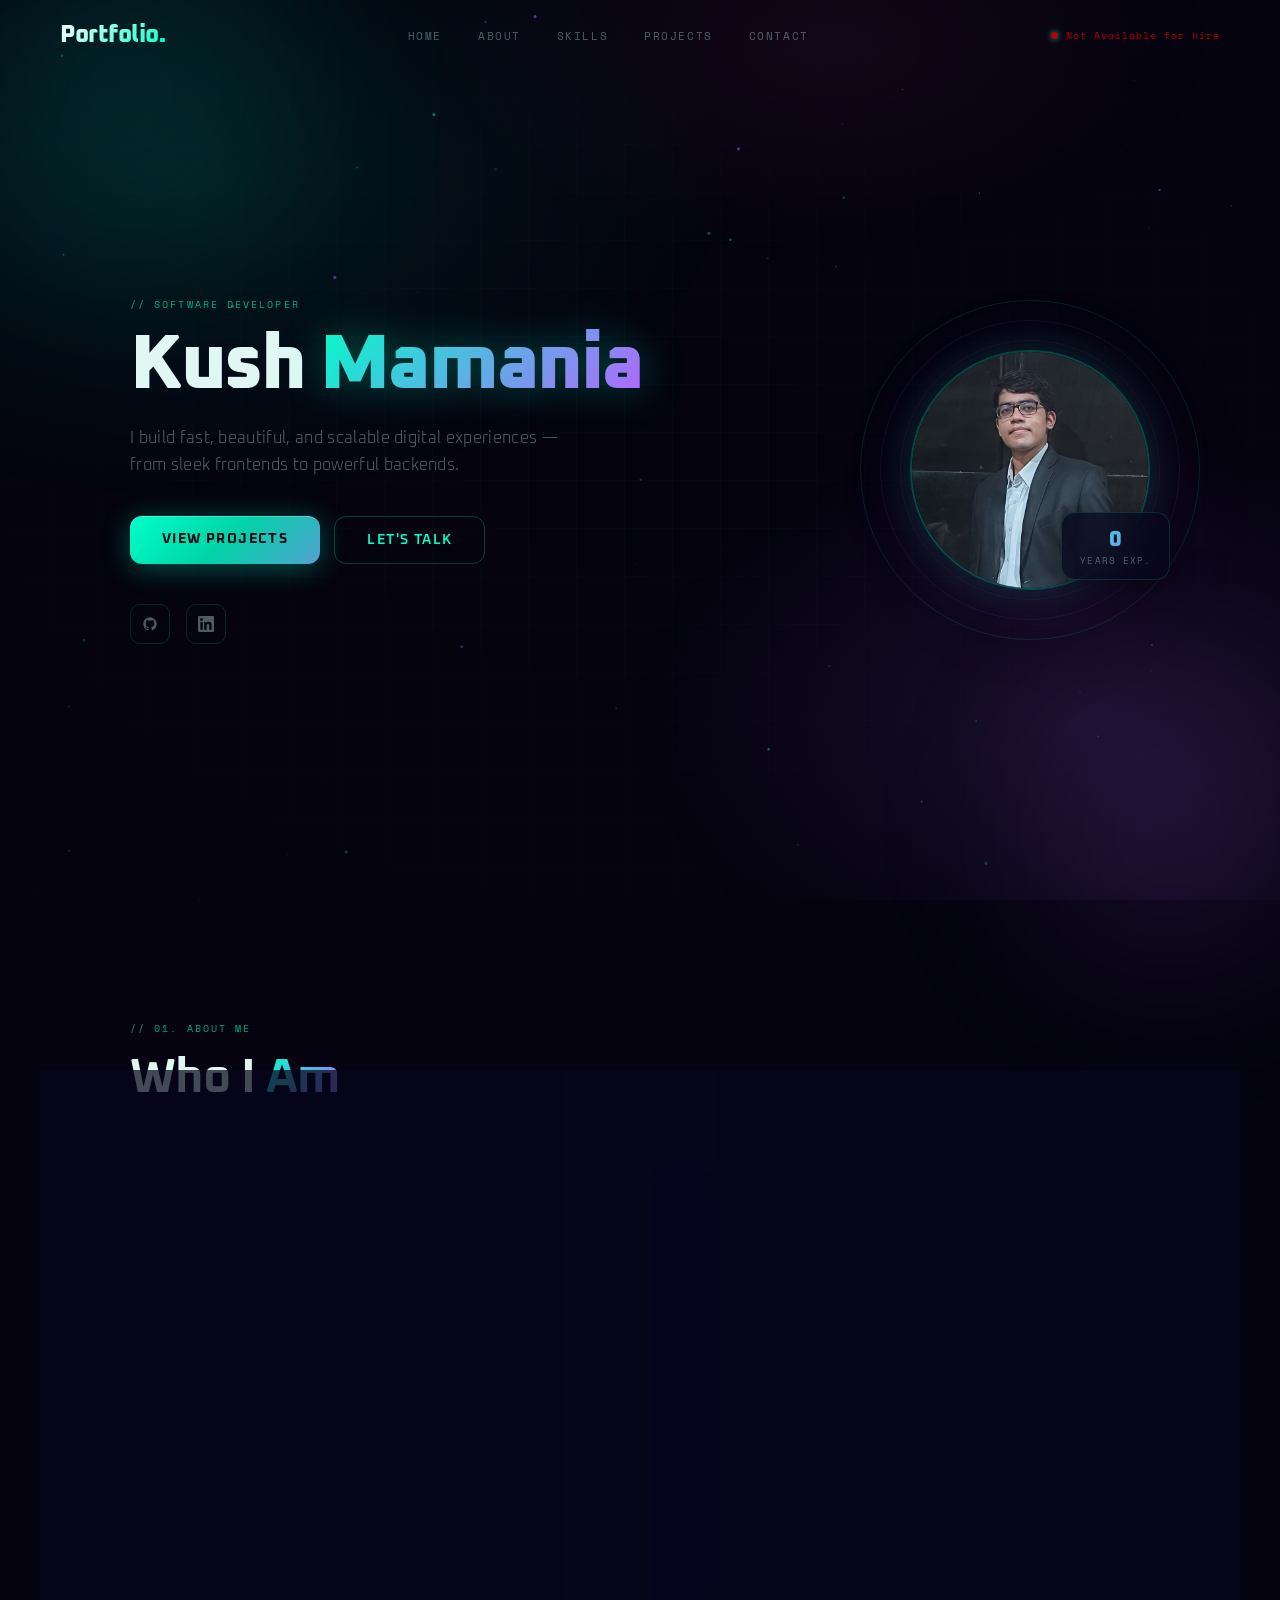
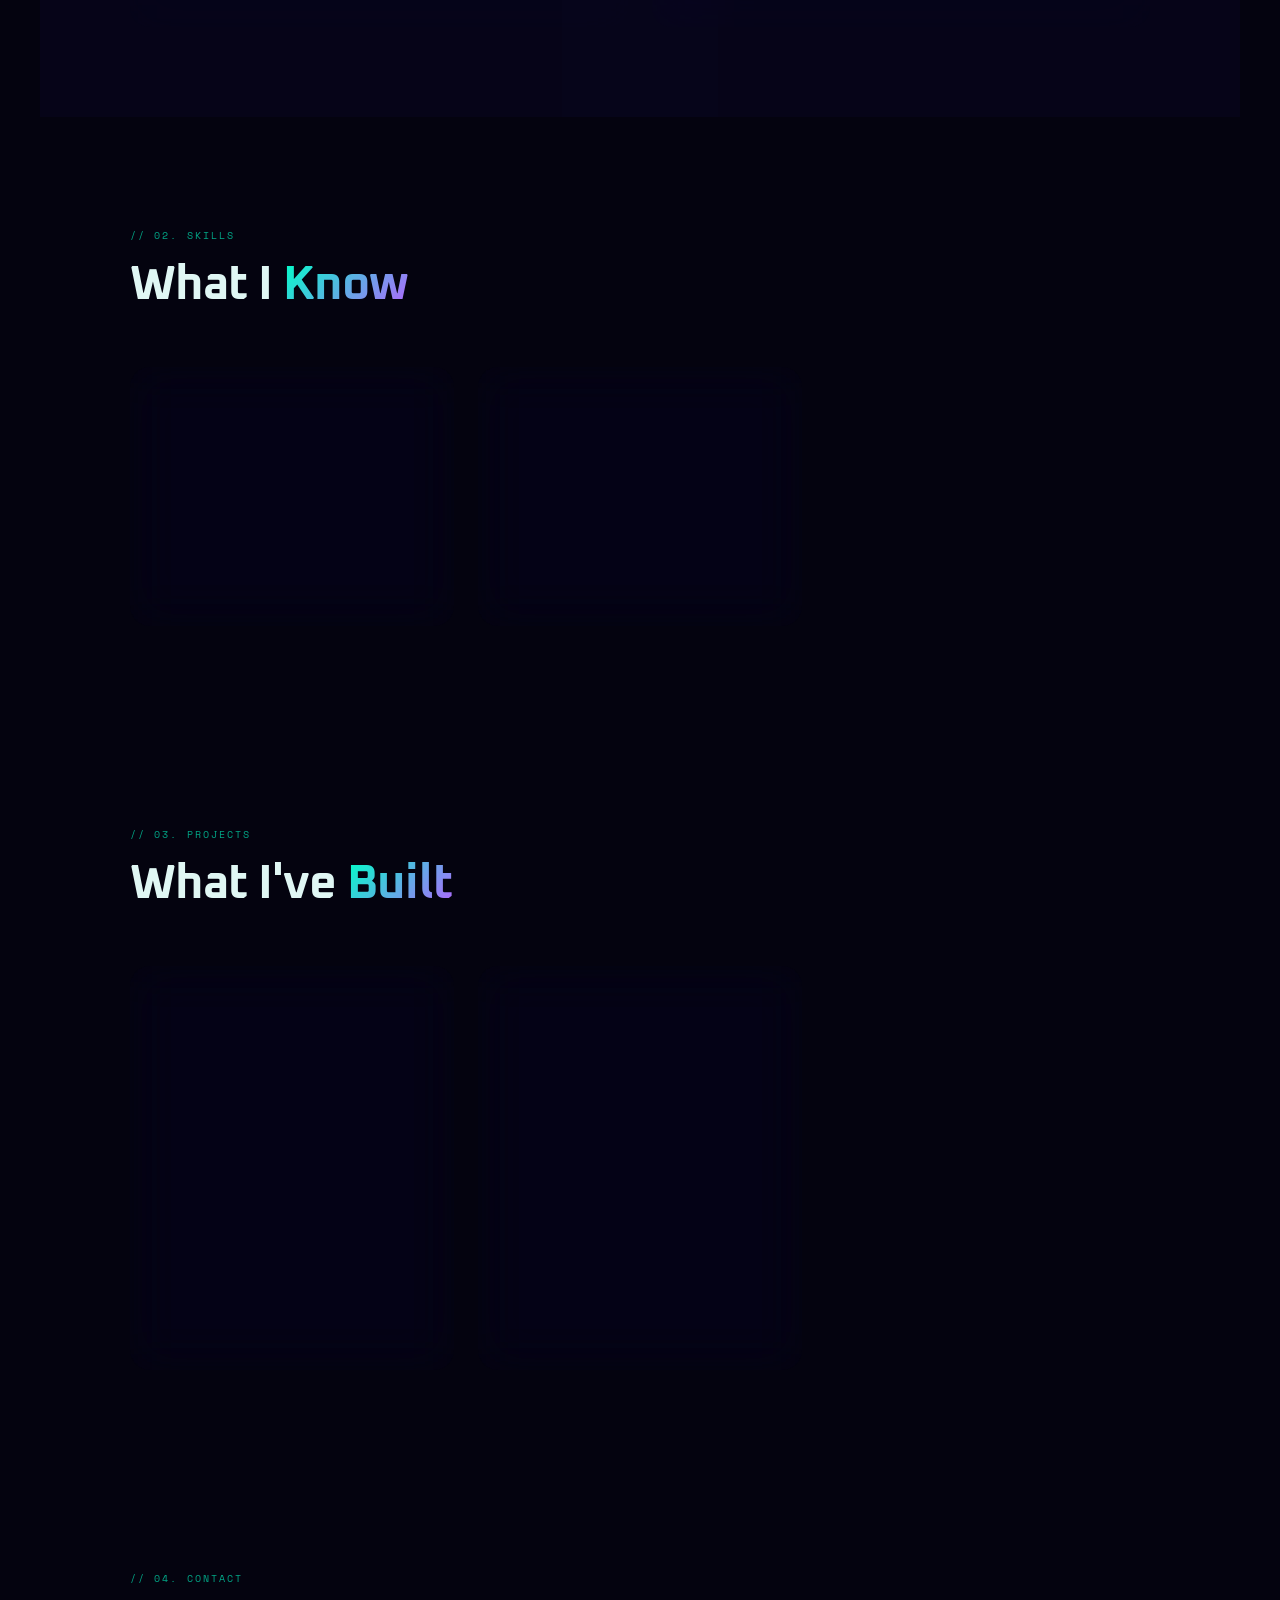
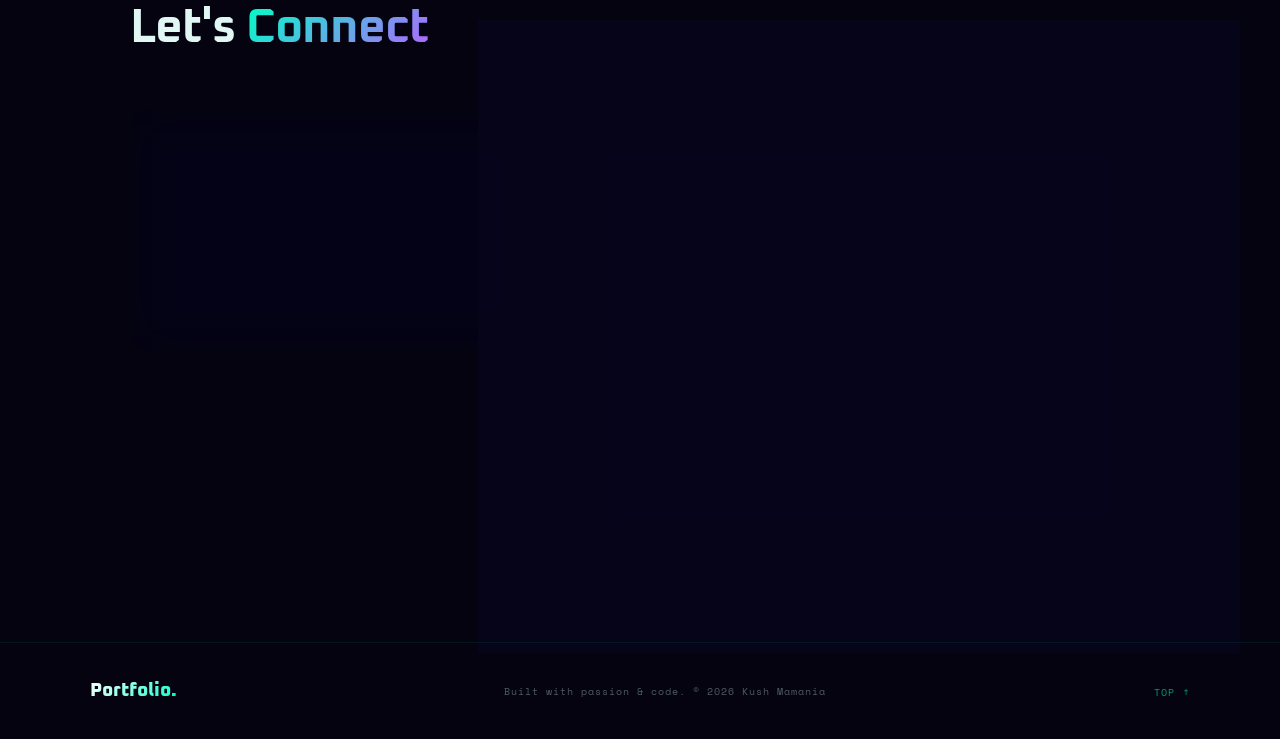
==== commit c9597c9a: "Updated Resume" ====
--- a/index.html
+++ b/index.html
@@ -103,7 +103,7 @@
             <span class="detail-icon">⬡</span>
             <div><strong>Availability</strong><p>Open to opportunities</p></div>
           </div>
-          <a href="Resume_changed.pdf" download="Resume_changed.pdf" class="btn-primary" style="margin-top:8px;display:inline-block;text-align:center;">Download CV</a>
+          <a href="Resume_Updated-1.pdf" download="Resume_Updated-1.pdf" class="btn-primary" style="margin-top:8px;display:inline-block;text-align:center;">Download CV</a>
         </div>
       </div>
     </div>
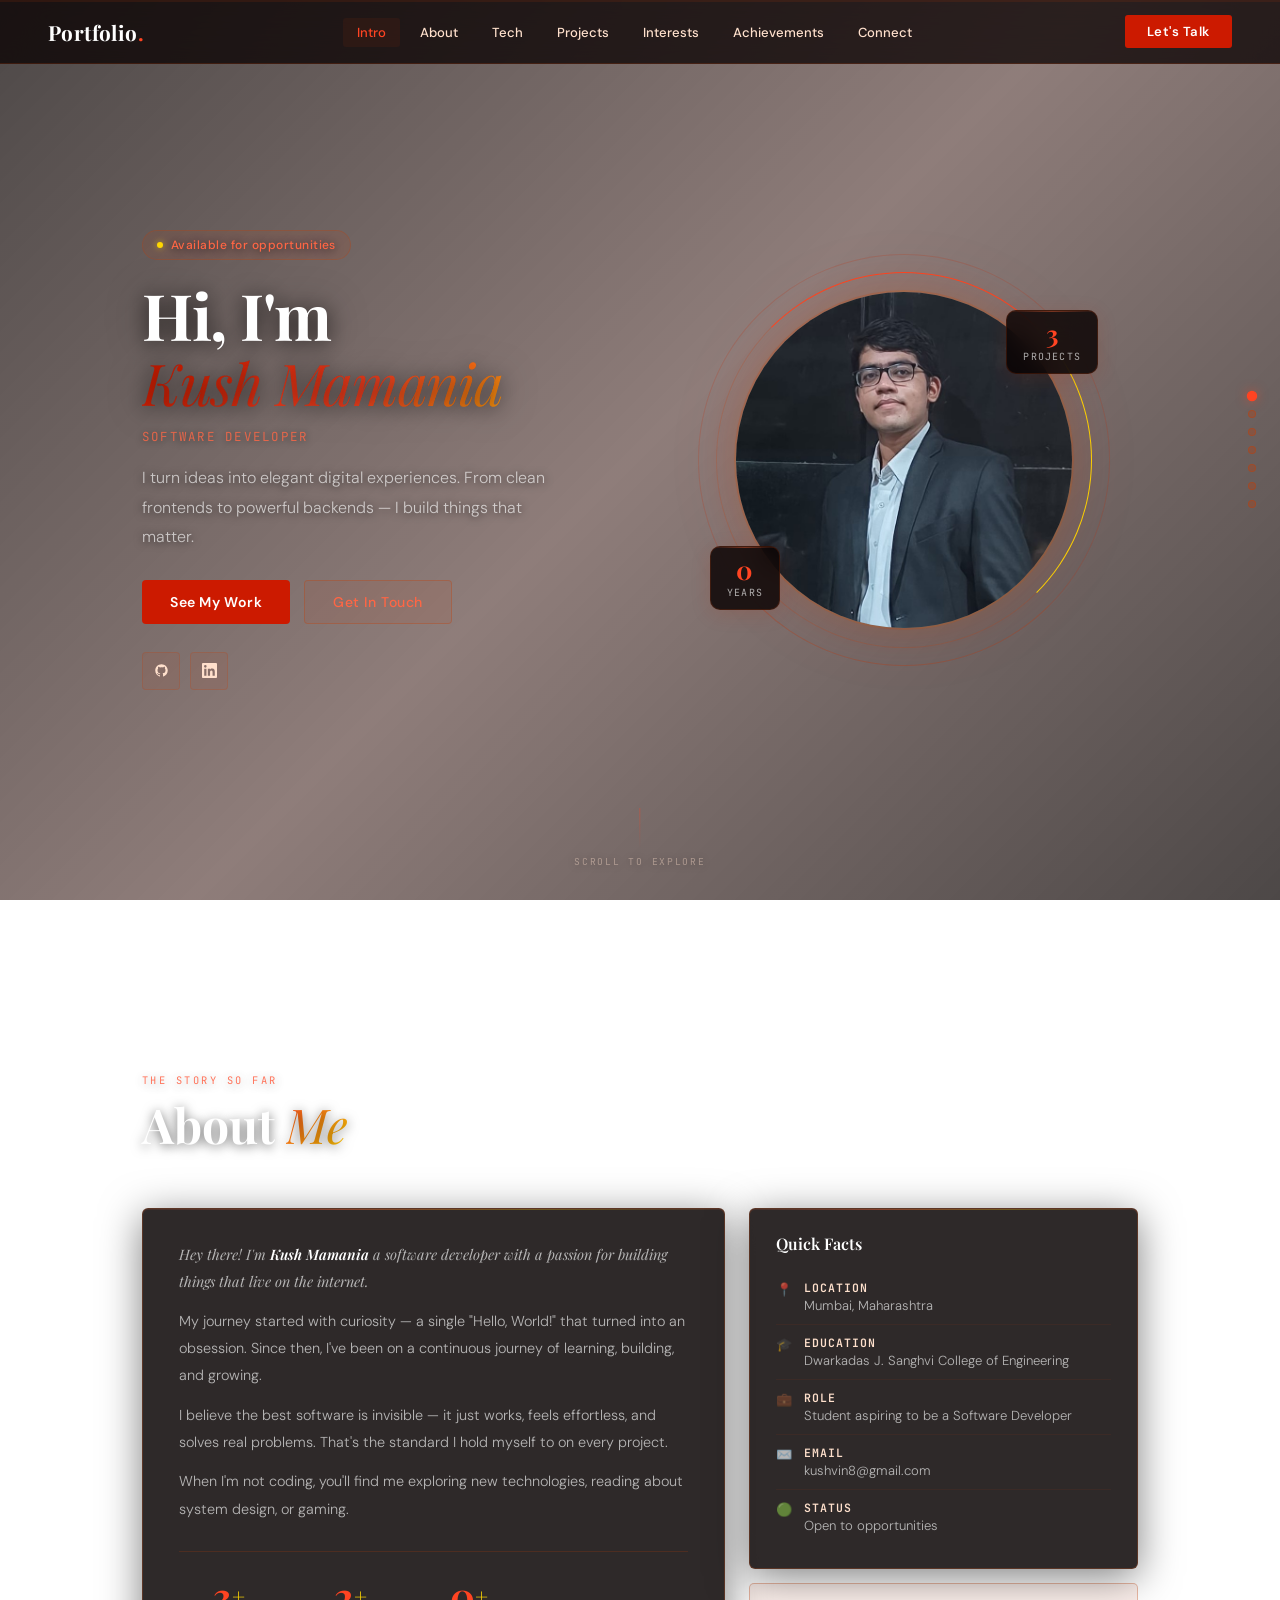
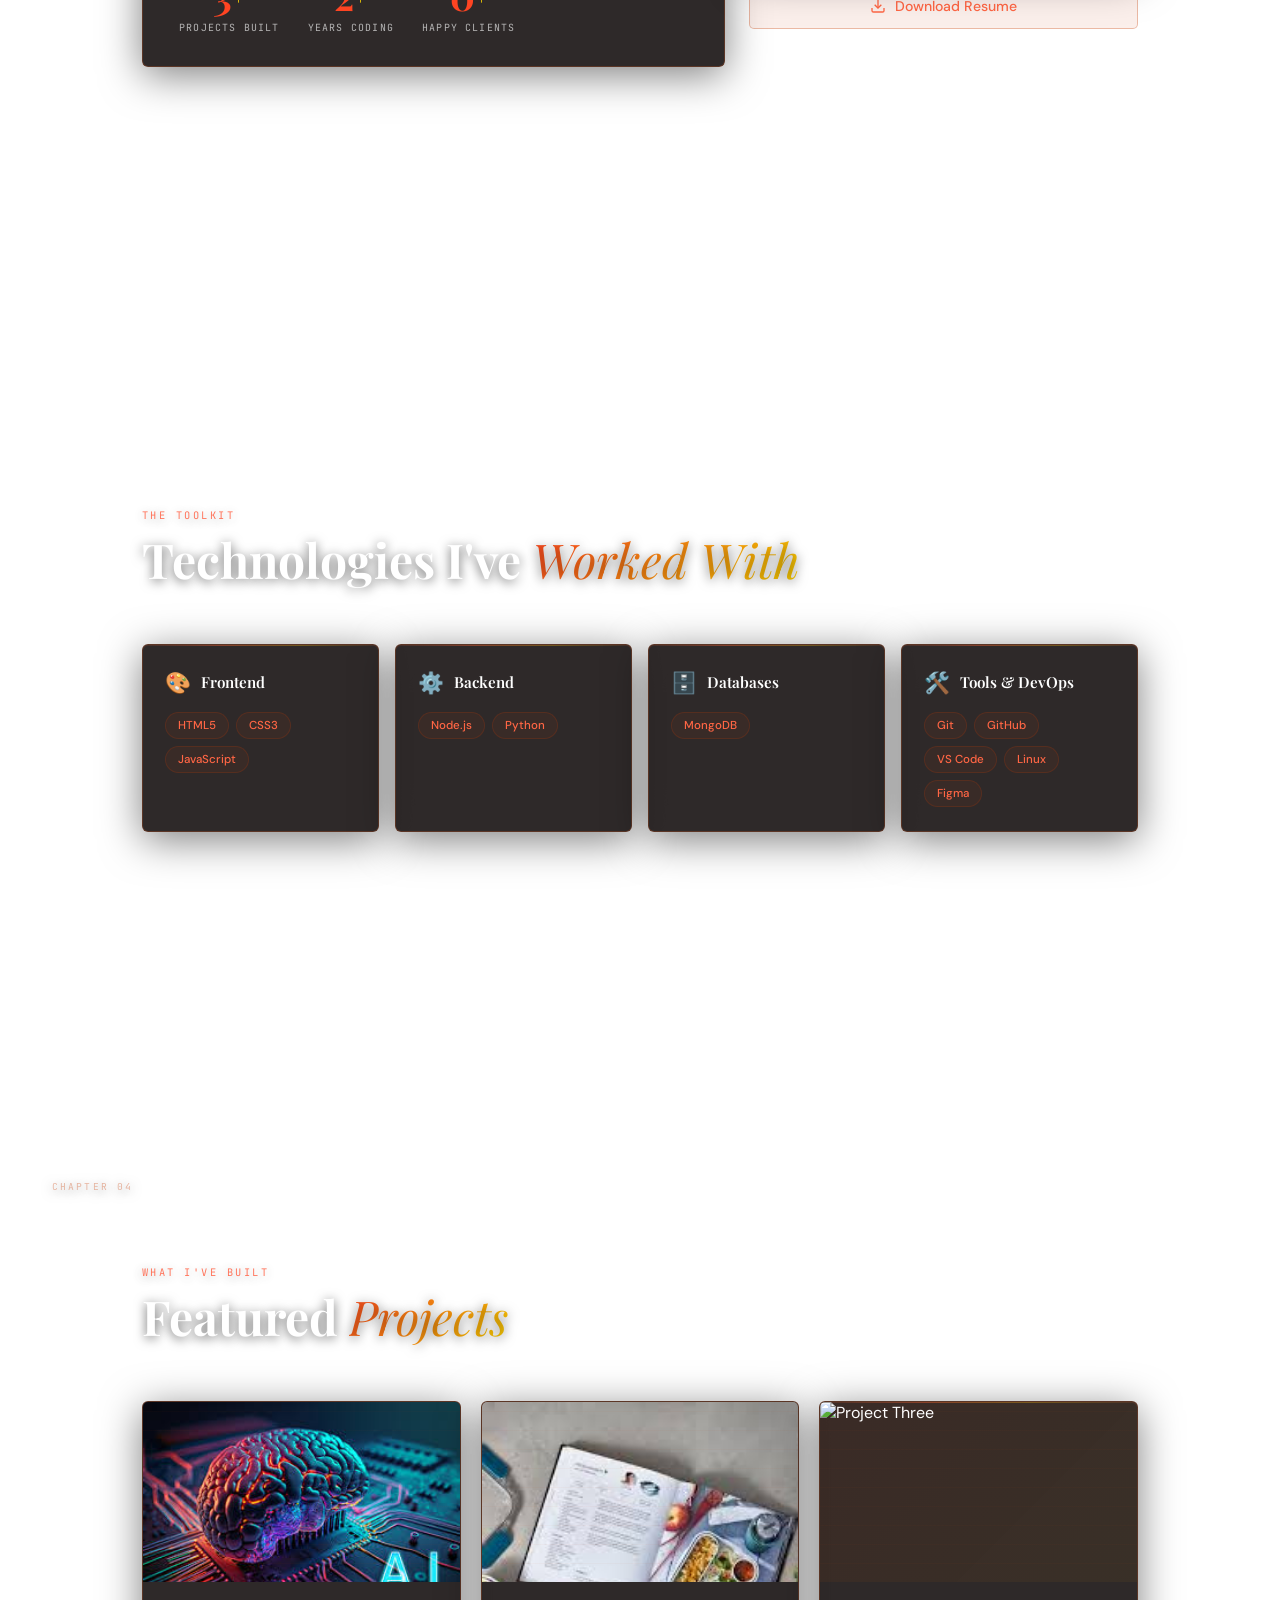
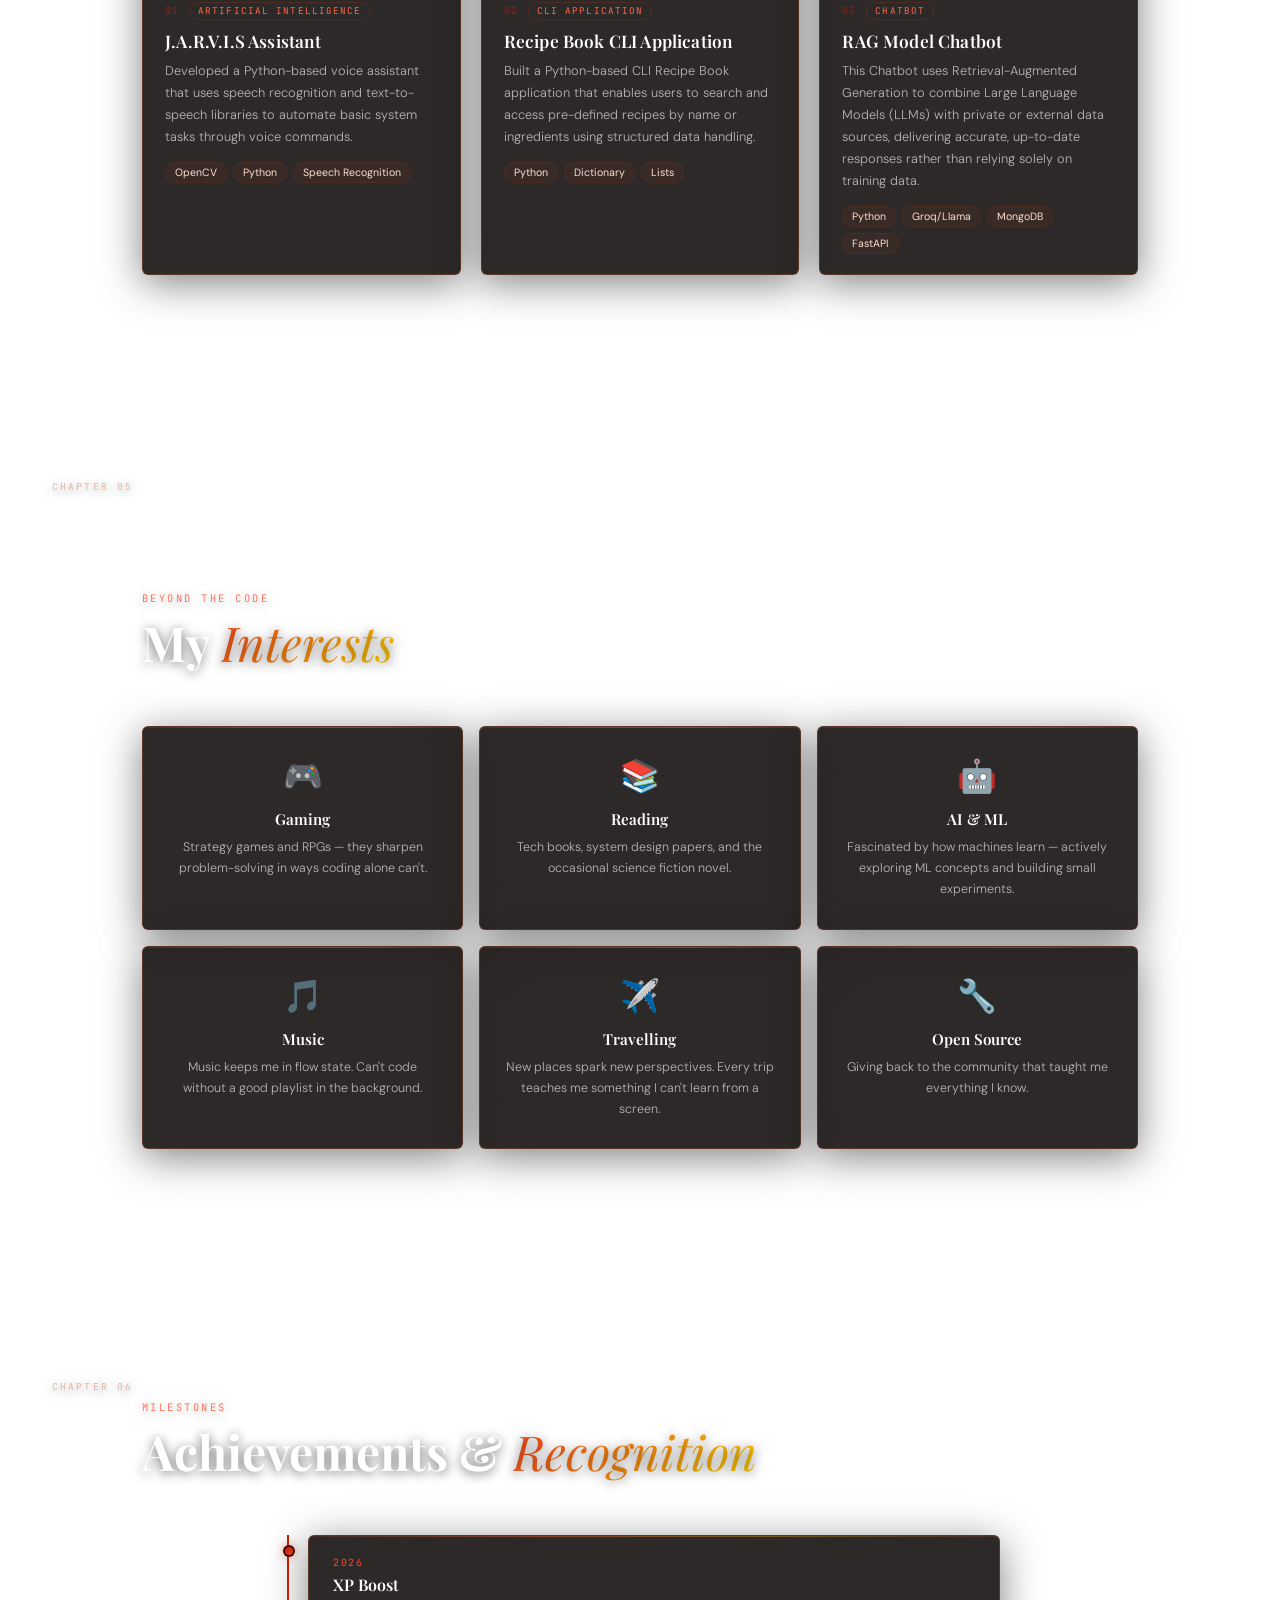
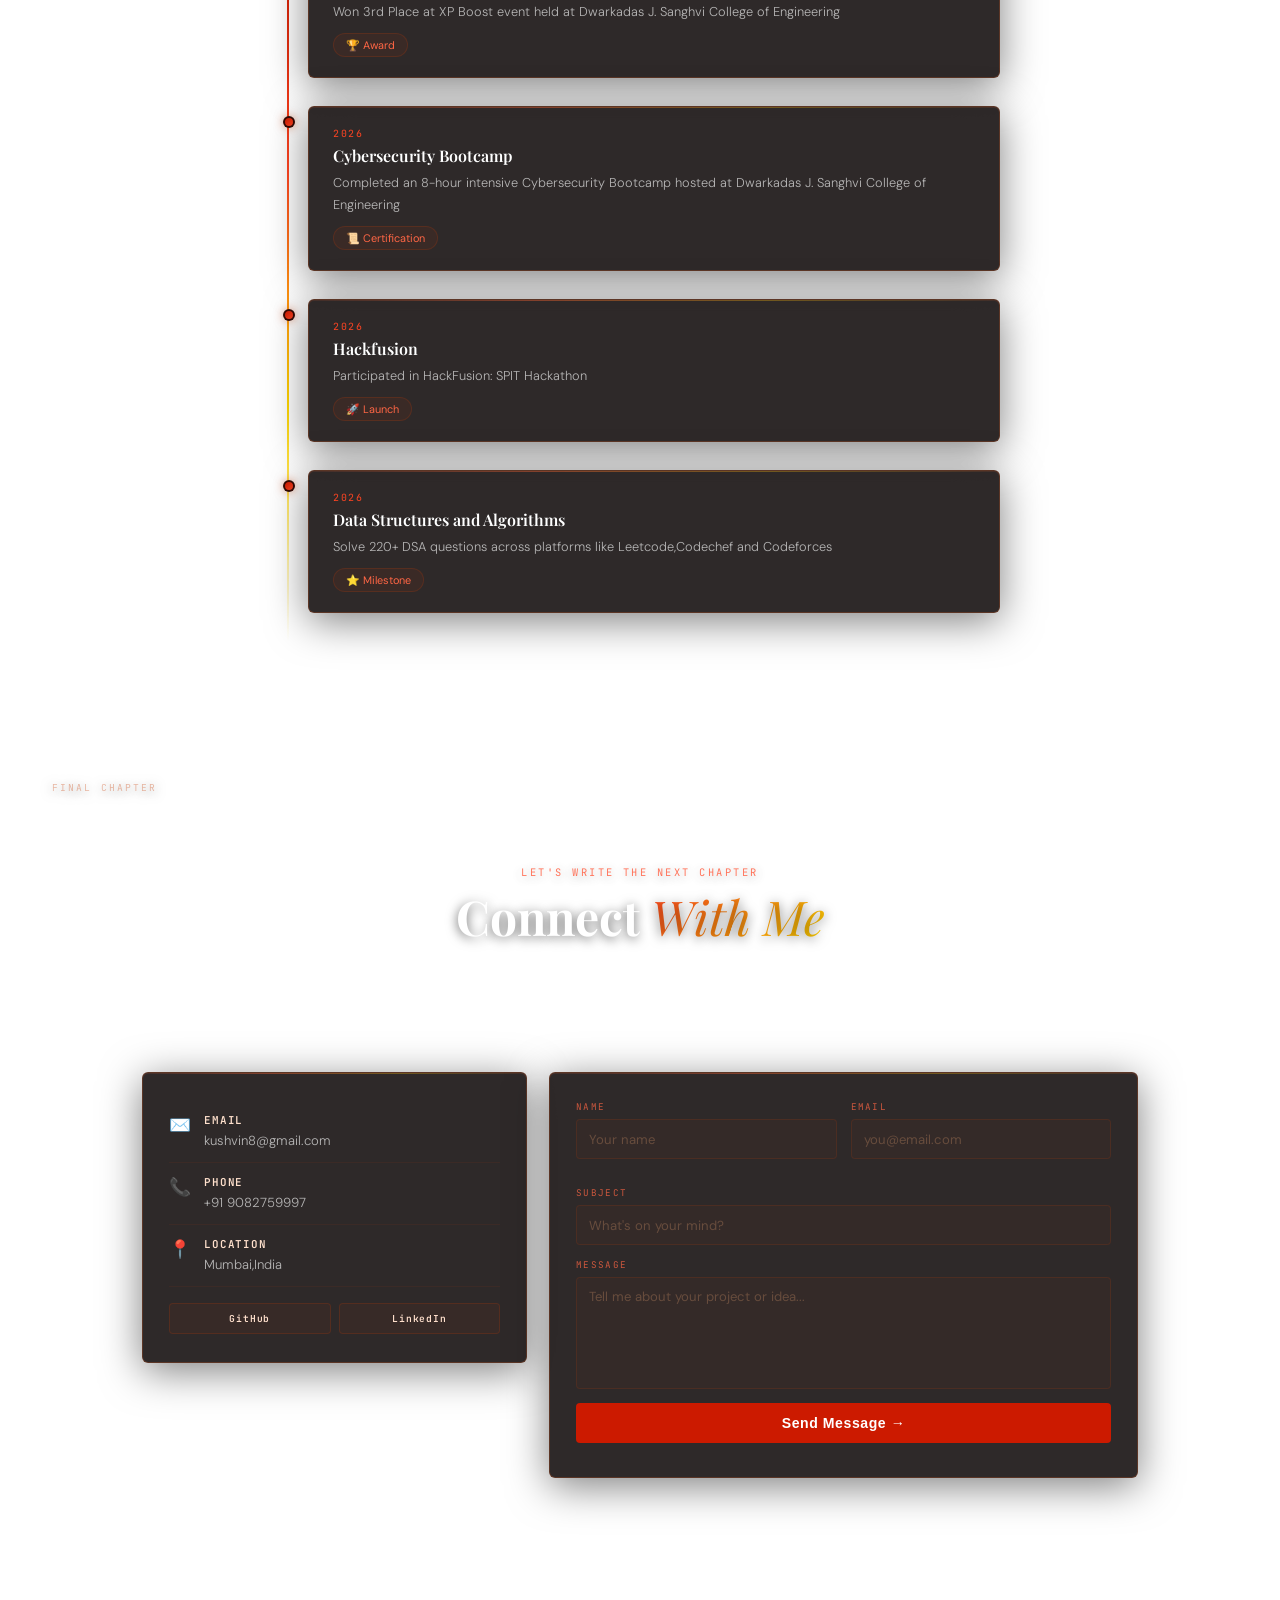
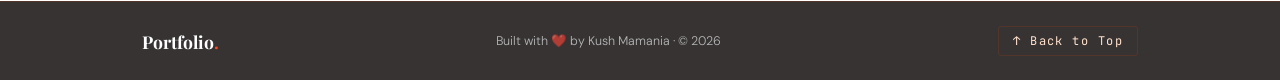
==== commit 5723421d: "Updated Portfolio page" ====
--- a/index.html
+++ b/index.html
@@ -1,368 +1,457 @@
 <!DOCTYPE html>
 <html lang="en">
 <head>
-  <meta charset="UTF-8" />
+  <meta charset="UTF-8"/>
   <meta name="viewport" content="width=device-width, initial-scale=1.0"/>
-  <title>Portfolio</title>
-  <link rel="stylesheet" href="portfolio.css" />
-  <link href="https://fonts.googleapis.com/css2?family=Oxanium:wght@200;300;400;600;700;800&family=Space+Mono&display=swap" rel="stylesheet"/>
+  <title>Kush Mamania — Portfolio</title>
+  <link rel="stylesheet" href="portfolio.css"/>
+  <link href="https://fonts.googleapis.com/css2?family=Playfair+Display:ital,wght@0,400;0,600;0,700;1,400&family=DM+Sans:wght@300;400;500;600&family=JetBrains+Mono:wght@300;400&display=swap" rel="stylesheet"/>
 </head>
 <body>
 
-  <!-- Background layers -->
-  <div class="bg-aurora"></div>
-  <div class="bg-grid"></div>
-  <div class="orb orb1"></div>
-  <div class="orb orb2"></div>
-  <div class="orb orb3"></div>
-  <canvas id="particles"></canvas>
-
-  <!-- ── NAVBAR ───────────────────────────── -->
-  <nav class="navbar">
-    <div class="nav-logo">Portfolio<span>.</span></div>
+  <!-- Background -->
+  <div class="bg-mesh"></div>
+  <div class="bg-orb o1"></div>
+  <div class="bg-orb o2"></div>
+  <div class="bg-orb o3"></div>
+  <canvas id="bg-canvas"></canvas>
+
+  <!-- Scroll progress -->
+  <div id="progress-bar"></div>
+
+  <!-- Navbar -->
+  <nav id="nav">
+    <a href="#intro" class="nav-logo">Portfolio<span>.</span></a>
     <ul class="nav-links">
-      <li><a href="#hero">Home</a></li>
+      <li><a href="#intro">Intro</a></li>
       <li><a href="#about">About</a></li>
-      <li><a href="#skills">Skills</a></li>
+      <li><a href="#tech">Tech</a></li>
       <li><a href="#projects">Projects</a></li>
-      <li><a href="#contact">Contact</a></li>
+      <li><a href="#interests">Interests</a></li>
+      <li><a href="#achievements">Achievements</a></li>
+      <li><a href="#connect">Connect</a></li>
     </ul>
-    <div class="nav-status"><span class="pulse-dot"></span>Not Available for hire</div>
+    <a href="#connect" class="nav-cta">Let's Talk</a>
   </nav>
 
-  <!-- ── HERO ─────────────────────────────── -->
-  <section class="hero" id="hero">
-    <div class="hero-content">
-      <p class="hero-tag">// software developer</p>
-      <h1 class="hero-name">Kush<span> Mamania</span></h1>
-      <p class="hero-desc">I build fast, beautiful, and scalable digital experiences — from sleek frontends to powerful backends.</p>
-      <div class="hero-btns">
-        <a href="#projects" class="btn-primary">View Projects</a>
-        <a href="#contact"  class="btn-ghost">Let's Talk</a>
-      </div>
-      <div class="hero-socials">
-        <a href="https://github.com/NexusCoder14" class="social-link" title="GitHub">
-          <svg viewBox="0 0 24 24" fill="currentColor"><path d="M12 2C6.477 2 2 6.477 2 12c0 4.418 2.865 8.166 6.839 9.489.5.092.682-.217.682-.482 0-.237-.009-.868-.013-1.703-2.782.604-3.369-1.342-3.369-1.342-.454-1.154-1.11-1.462-1.11-1.462-.908-.62.069-.608.069-.608 1.003.07 1.531 1.03 1.531 1.03.892 1.529 2.341 1.088 2.91.832.092-.647.35-1.088.636-1.338-2.22-.253-4.555-1.11-4.555-4.943 0-1.091.39-1.984 1.029-2.683-.103-.253-.446-1.27.098-2.647 0 0 .84-.269 2.75 1.025A9.578 9.578 0 0112 6.836c.85.004 1.705.114 2.504.336 1.909-1.294 2.747-1.025 2.747-1.025.546 1.377.203 2.394.1 2.647.64.699 1.028 1.592 1.028 2.683 0 3.842-2.339 4.687-4.566 4.935.359.309.678.919.678 1.852 0 1.336-.012 2.415-.012 2.743 0 .267.18.578.688.48C19.138 20.163 22 16.418 22 12c0-5.523-4.477-10-10-10z"/></svg>
-        </a>
-        <a href="https://www.linkedin.com/in/kush-mamania-205714388" class="social-link" title="LinkedIn">
-          <svg viewBox="0 0 24 24" fill="currentColor"><path d="M20.447 20.452h-3.554v-5.569c0-1.328-.027-3.037-1.852-3.037-1.853 0-2.136 1.445-2.136 2.939v5.667H9.351V9h3.414v1.561h.046c.477-.9 1.637-1.85 3.37-1.85 3.601 0 4.267 2.37 4.267 5.455v6.286zM5.337 7.433a2.062 2.062 0 01-2.063-2.065 2.064 2.064 0 112.063 2.065zm1.782 13.019H3.555V9h3.564v11.452zM22.225 0H1.771C.792 0 0 .774 0 1.729v20.542C0 23.227.792 24 1.771 24h20.451C23.2 24 24 23.227 24 22.271V1.729C24 .774 23.2 0 22.222 0h.003z"/></svg>
-        </a>
-      </div>
-    </div>
-    <div class="hero-image-wrap">
-      <div class="hero-image-ring ring1"></div>
-      <div class="hero-image-ring ring2"></div>
-      <div class="hero-image-ring ring3"></div>
-      <div class="hero-image-box">
-        <img src="kush1.jpeg" alt="Your Name" class="hero-img" onerror="this.style.display='none';this.nextElementSibling.style.display='flex'"/>
-        <div class="hero-img-placeholder">
-          <svg viewBox="0 0 24 24" fill="none" stroke="currentColor" stroke-width="1"><circle cx="12" cy="8" r="4"/><path d="M4 20c0-4 3.6-7 8-7s8 3 8 7"/></svg>
-          <span>Add your photo</span>
-        </div>
-      </div>
-      <div class="hero-badge">
-        <span class="badge-num">0</span>
-        <span class="badge-label">Years Exp.</span>
-      </div>
-    </div>
-  </section>
-
-  <!-- ── ABOUT ─────────────────────────────── -->
-  <section class="section" id="about">
-    <div class="section-inner">
-      <div class="section-tag">// 01. about me</div>
-      <h2 class="section-title">Who I <span>Am</span></h2>
-      <div class="about-grid">
-        <div class="about-text glass-card">
-          <p>Hey! I'm <strong>Kush Mamania</strong>, a passionate software developer who loves turning complex problems into clean, elegant code. I specialize in building full-stack web applications with a strong eye for design and performance.</p>
-          <p>When I'm not coding, you'll find me exploring new technologies, contributing to open-source, or gaming. I believe great software is built at the intersection of technical precision and creative thinking.</p>
+  <!-- Side nav dots -->
+  <div id="side-dots">
+    <a href="#intro"        class="sdot active" title="Intro"></a>
+    <a href="#about"        class="sdot" title="About"></a>
+    <a href="#tech"         class="sdot" title="Tech"></a>
+    <a href="#projects"     class="sdot" title="Projects"></a>
+    <a href="#interests"    class="sdot" title="Interests"></a>
+    <a href="#achievements" class="sdot" title="Achievements"></a>
+    <a href="#connect"      class="sdot" title="Connect"></a>
+  </div>
+
+  <!-- ═══════════════════════════════════
+       CHAPTER 1 — INTRO
+  ════════════════════════════════════ -->
+  <section id="intro" class="chapter">
+    <div class="chapter-label"></div>
+    <div class="intro-wrap">
+      <div class="intro-left">
+        <div class="intro-tag">
+          <span class="tag-dot"></span>
+          Available for opportunities
+        </div>
+        <h1 class="intro-heading">
+          Hi, I'm<br>
+          <span class="name-highlight">Kush Mamania</span>
+        </h1>
+        <p class="intro-role">Software Developer</p>
+        <p class="intro-bio">I turn ideas into elegant digital experiences. From clean frontends to powerful backends — I build things that matter.</p>
+        <div class="intro-actions">
+          <a href="#projects" class="btn-primary">See My Work</a>
+          <a href="#connect"  class="btn-glass">Get In Touch</a>
+        </div>
+        <div class="intro-socials">
+          <a href="https://github.com/NexusCoder14" class="icon-link" title="GitHub">
+            <svg viewBox="0 0 24 24" fill="currentColor"><path d="M12 2C6.477 2 2 6.477 2 12c0 4.418 2.865 8.166 6.839 9.489.5.092.682-.217.682-.482 0-.237-.009-.868-.013-1.703-2.782.604-3.369-1.342-3.369-1.342-.454-1.154-1.11-1.462-1.11-1.462-.908-.62.069-.608.069-.608 1.003.07 1.531 1.03 1.531 1.03.892 1.529 2.341 1.088 2.91.832.092-.647.35-1.088.636-1.338-2.22-.253-4.555-1.11-4.555-4.943 0-1.091.39-1.984 1.029-2.683-.103-.253-.446-1.27.098-2.647 0 0 .84-.269 2.75 1.025A9.578 9.578 0 0112 6.836c.85.004 1.705.114 2.504.336 1.909-1.294 2.747-1.025 2.747-1.025.546 1.377.203 2.394.1 2.647.64.699 1.028 1.592 1.028 2.683 0 3.842-2.339 4.687-4.566 4.935.359.309.678.919.678 1.852 0 1.336-.012 2.415-.012 2.743 0 .267.18.578.688.48C19.138 20.163 22 16.418 22 12c0-5.523-4.477-10-10-10z"/></svg>
+          </a>
+          <a href="https://www.linkedin.com/in/kush-mamania-205714388/" class="icon-link" title="LinkedIn">
+            <svg viewBox="0 0 24 24" fill="currentColor"><path d="M20.447 20.452h-3.554v-5.569c0-1.328-.027-3.037-1.852-3.037-1.853 0-2.136 1.445-2.136 2.939v5.667H9.351V9h3.414v1.561h.046c.477-.9 1.637-1.85 3.37-1.85 3.601 0 4.267 2.37 4.267 5.455v6.286zM5.337 7.433a2.062 2.062 0 01-2.063-2.065 2.064 2.064 0 112.063 2.065zm1.782 13.019H3.555V9h3.564v11.452zM22.225 0H1.771C.792 0 0 .774 0 1.729v20.542C0 23.227.792 24 1.771 24h20.451C23.2 24 24 23.227 24 22.271V1.729C24 .774 23.2 0 22.222 0h.003z"/></svg>
+          </a>
+        </div>
+      </div>
+      <div class="intro-right">
+        <div class="photo-frame">
+          <div class="photo-ring r1"></div>
+          <div class="photo-ring r2"></div>
+          <div class="photo-glass">
+            <img src="kush1.jpeg" alt="Kush Mamania" class="photo"
+                 onerror="this.style.display='none';this.nextElementSibling.style.display='flex'"/>
+            <div class="photo-fallback">
+              <svg viewBox="0 0 24 24" fill="none" stroke="currentColor" stroke-width="1"><circle cx="12" cy="8" r="4"/><path d="M4 20c0-4 3.6-7 8-7s8 3 8 7"/></svg>
+              <span>Kush Mamania</span>
+            </div>
+          </div>
+          <div class="stat-bubble sb1">
+            <span class="sb-num">0</span>
+            <span class="sb-lbl">Years</span>
+          </div>
+          <div class="stat-bubble sb2">
+            <span class="sb-num">3</span>
+            <span class="sb-lbl">Projects</span>
+          </div>
+        </div>
+      </div>
+    </div>
+    <div class="scroll-cue">
+      <div class="scroll-line"></div>
+      <span>Scroll to explore</span>
+    </div>
+  </section>
+
+  <!-- ═══════════════════════════════════
+       CHAPTER 2 — ABOUT ME
+  ════════════════════════════════════ -->
+  <section id="about" class="chapter">
+    <div class="section-inner">
+      <div class="section-header">
+        <p class="section-kicker">The Story So Far</p>
+        <h2 class="section-title">About <em>Me</em></h2>
+      </div>
+      <div class="about-layout">
+        <div class="about-story glass-card reveal-left">
+          <p class="about-opening">Hey there! I'm <strong>Kush Mamania</strong> a software developer with a passion for building things that live on the internet.</p>
+          <p>My journey started with curiosity — a single "Hello, World!" that turned into an obsession. Since then, I've been on a continuous journey of learning, building, and growing.</p>
+          <p>I believe the best software is invisible — it just works, feels effortless, and solves real problems. That's the standard I hold myself to on every project.</p>
+          <p>When I'm not coding, you'll find me exploring new technologies, reading about system design, or gaming.</p>
           <div class="about-stats">
-            <div class="stat"><span class="stat-num">2</span><span class="stat-label">Project</span></div>
-            <div class="stat"><span class="stat-num">0</span><span class="stat-label">Years</span></div>
-            <div class="stat"><span class="stat-num">0</span><span class="stat-label">Clients</span></div>
-          </div>
-        </div>
-        <div class="about-details glass-card">
-          <div class="detail-item">
-            <span class="detail-icon">⬡</span>
-            <div><strong>Name</strong><p>Kush Vinesh Mamania</p></div>
-          </div>
-          <div class="detail-item">
-            <span class="detail-icon">⬡</span>
-            <div><strong>Role</strong><p>Student Aspiring to be a Software Developer</p></div>
-          </div>
-          <div class="detail-item">
-            <span class="detail-icon">⬡</span>
-            <div><strong>Location</strong><p>Mumbai,Maharashtra</p></div>
-          </div>
-          <div class="detail-item">
-            <span class="detail-icon">⬡</span>
-            <div><strong>Email</strong><p>kushvin8@gmail.com</p></div>
-          </div>
-          <div class="detail-item">
-            <span class="detail-icon">⬡</span>
-            <div><strong>Availability</strong><p>Open to opportunities</p></div>
-          </div>
-          <a href="Resume_Updated-1.pdf" download="Resume_Updated-1.pdf" class="btn-primary" style="margin-top:8px;display:inline-block;text-align:center;">Download CV</a>
-        </div>
-      </div>
-    </div>
-  </section>
-
-  <!-- ── SKILLS ────────────────────────────── -->
-  <section class="section" id="skills">
-    <div class="section-inner">
-      <div class="section-tag">// 02. skills</div>
-      <h2 class="section-title">What I <span>Know</span></h2>
-      <div class="skills-grid">
-
-        <div class="skill-category glass-card">
-          <h3>Frontend</h3>
-          <div class="skill-list">
-            <div class="skill-item"><span>HTML / CSS</span><div class="skill-bar"><div class="skill-fill" style="--w:80%"></div></div></div>
-            <div class="skill-item"><span>C++</span><div class="skill-bar"><div class="skill-fill" style="--w:40%"></div></div></div>
-            <div class="skill-item"><span>Java</span>      <div class="skill-bar"><div class="skill-fill" style="--w:92%"></div></div></div>
-            <div class="skill-item"><span>Python</span> <div class="skill-bar"><div class="skill-fill" style="--w:40%"></div></div></div>
-          </div>
-        </div>
-
-        <div class="skill-category glass-card">
-          <h3>Tools & DevOps</h3>
-          <div class="skill-list">
-            <div class="skill-item"><span>Git / GitHub</span><div class="skill-bar"><div class="skill-fill" style="--w:65%"></div></div></div>
-            <div class="skill-item"><span>VS Code</span>      <div class="skill-bar"><div class="skill-fill" style="--w:80%"></div></div></div>
-            <div class="skill-item"><span>Linux</span>       <div class="skill-bar"><div class="skill-fill" style="--w:40%"></div></div></div>
-            <div class="skill-item"><span>Figma</span>       <div class="skill-bar"><div class="skill-fill" style="--w:30%"></div></div></div>
-          </div>
-        </div>
-
-      </div>
-    </div>
-  </section>
-
-  <!-- ── PROJECTS ──────────────────────────── -->
-  <section class="section" id="projects">
-    <div class="section-inner">
-      <div class="section-tag">// 03. projects</div>
-      <h2 class="section-title">What I've <span>Built</span></h2>
-      <div class="projects-grid">
-
-        <div class="project-card glass-card">
+            <div class="astat reveal-up" style="--d:0s">
+              <span class="astat-num" data-count="3">0</span><span class="astat-plus">+</span>
+              <span class="astat-label">Projects Built</span>
+            </div>
+            <div class="astat reveal-up" style="--d:0.1s">
+              <span class="astat-num" data-count="2">0</span><span class="astat-plus">+</span>
+              <span class="astat-label">Years Coding</span>
+            </div>
+            <div class="astat reveal-up" style="--d:0.2s">
+              <span class="astat-num" data-count="0">0</span><span class="astat-plus">+</span>
+              <span class="astat-label">Happy Clients</span>
+            </div>
+          </div>
+        </div>
+        <div class="about-sidebar">
+          <div class="glass-card info-card reveal-right">
+            <h3 class="info-card-title">Quick Facts</h3>
+            <div class="info-row"><span class="info-icon">📍</span><div><strong>Location</strong><p>Mumbai, Maharashtra</p></div></div>
+            <div class="info-row"><span class="info-icon">🎓</span><div><strong>Education</strong><p>Dwarkadas J. Sanghvi College of Engineering</p></div></div>
+            <div class="info-row"><span class="info-icon">💼</span><div><strong>Role</strong><p>Student aspiring to be a Software Developer</p></div></div>
+            <div class="info-row"><span class="info-icon">✉️</span><div><strong>Email</strong><p>kushvin8@gmail.com</p></div></div>
+            <div class="info-row"><span class="info-icon">🟢</span><div><strong>Status</strong><p>Open to opportunities</p></div></div>
+          </div>
+          <a href="Kush_Resume_Updated.pdf" download="Kush Mamania_Resume.pdf" class="resume-btn reveal-up" style="--d:0.2s">
+            <svg viewBox="0 0 24 24" fill="none" stroke="currentColor" stroke-width="2"><path d="M21 15v4a2 2 0 01-2 2H5a2 2 0 01-2-2v-4"/><polyline points="7 10 12 15 17 10"/><line x1="12" y1="15" x2="12" y2="3"/></svg>
+            Download Resume
+          </a>
+        </div>
+      </div>
+    </div>
+  </section>
+
+  <!-- ═══════════════════════════════════
+       CHAPTER 3 — TECHNOLOGIES
+  ════════════════════════════════════ -->
+  <section id="tech" class="chapter">
+    <div class="section-inner">
+      <div class="section-header">
+        <p class="section-kicker">The Toolkit</p>
+        <h2 class="section-title">Technologies I've <em>Worked With</em></h2>
+      </div>
+      <div class="tech-groups">
+
+        <div class="tech-group glass-card reveal-up" style="--d:0s">
+          <div class="tech-group-header">
+            <span class="tech-group-icon">🎨</span>
+            <h3>Frontend</h3>
+          </div>
+          <div class="tech-pills">
+            <span class="tpill" style="--c:rgba(37,99,235,0.08);--b:rgba(37,99,235,0.2)">HTML5</span>
+            <span class="tpill" style="--c:rgba(37,99,235,0.08);--b:rgba(37,99,235,0.2)">CSS3</span>
+            <span class="tpill" style="--c:rgba(37,99,235,0.08);--b:rgba(37,99,235,0.2)">JavaScript</span>
+          </div>
+        </div>
+
+        <div class="tech-group glass-card reveal-up" style="--d:0.1s">
+          <div class="tech-group-header">
+            <span class="tech-group-icon">⚙️</span>
+            <h3>Backend</h3>
+          </div>
+          <div class="tech-pills">
+            <span class="tpill" style="--c:rgba(16,185,129,0.08);--b:rgba(16,185,129,0.2)">Node.js</span>
+            <span class="tpill" style="--c:rgba(16,185,129,0.08);--b:rgba(16,185,129,0.2)">Python</span>
+          </div>
+        </div>
+
+        <div class="tech-group glass-card reveal-up" style="--d:0.2s">
+          <div class="tech-group-header">
+            <span class="tech-group-icon">🗄️</span>
+            <h3>Databases</h3>
+          </div>
+          <div class="tech-pills">
+            <span class="tpill" style="--c:rgba(245,158,11,0.08);--b:rgba(245,158,11,0.2)">MongoDB</span>
+          </div>
+        </div>
+
+        <div class="tech-group glass-card reveal-up" style="--d:0.3s">
+          <div class="tech-group-header">
+            <span class="tech-group-icon">🛠️</span>
+            <h3>Tools & DevOps</h3>
+          </div>
+          <div class="tech-pills">
+            <span class="tpill" style="--c:rgba(139,92,246,0.08);--b:rgba(139,92,246,0.2)">Git</span>
+            <span class="tpill" style="--c:rgba(139,92,246,0.08);--b:rgba(139,92,246,0.2)">GitHub</span>
+            <span class="tpill" style="--c:rgba(139,92,246,0.08);--b:rgba(139,92,246,0.2)">VS Code</span>
+            <span class="tpill" style="--c:rgba(139,92,246,0.08);--b:rgba(139,92,246,0.2)">Linux</span>
+            <span class="tpill" style="--c:rgba(139,92,246,0.08);--b:rgba(139,92,246,0.2)">Figma</span>
+          </div>
+        </div>
+
+      </div>
+    </div>
+  </section>
+
+  <!-- ═══════════════════════════════════
+       CHAPTER 4 — PROJECTS
+  ════════════════════════════════════ -->
+  <section id="projects" class="chapter">
+    <div class="chapter-label">Chapter 04</div>
+    <div class="section-inner">
+      <div class="section-header">
+        <p class="section-kicker">What I've Built</p>
+        <h2 class="section-title">Featured <em>Projects</em></h2>
+      </div>
+      <div class="projects-list">
+
+        <div class="project-item glass-card reveal-up" style="--d:0s">
           <div class="project-img-wrap">
             <img src="jarvis.jpg" alt="Project One" class="project-thumb"/>
-            <div class="project-overlay">
-              <a href="https://github.com/NexusCoder14/Artificial-Intelligence" class="project-link">GitHub ↗</a>
-            </div>
-          </div>
-          <div class="project-info">
-            <h3>AI Assistant</h3>
-            <p>Developed a Python-based voice assistant that uses speech recognition and text-to-speech libraries to automate basic system tasks through voice commands.
-</p>
-            <div class="project-tags">
-              <span>Python</span><span>OpenCV</span>
-            </div>
-          </div>
-        </div>
-
-        <div class="project-card glass-card">
+            <div class="project-img-overlay">
+              <a href="https://github.com/NexusCoder14/Artificial-Intelligence" class="proj-btn">GitHub ↗</a>
+            </div>
+          </div>
+          <div class="project-content">
+            <div class="project-meta">
+              <span class="project-num">01</span>
+              <span class="project-type">Artificial Intelligence</span>
+            </div>
+            <h3>J.A.R.V.I.S Assistant</h3>
+            <p>Developed a Python-based voice assistant that uses speech recognition and text-to-speech libraries to automate basic system tasks through voice commands.</p>
+            <div class="project-stack">
+              <span>OpenCV</span><span>Python</span><span>Speech Recognition</span>
+            </div>
+          </div>
+        </div>
+
+        <div class="project-item glass-card reveal-up" style="--d:0.12s">
           <div class="project-img-wrap">
-            <img src="recipe.jpg" alt="Project One" class="project-thumb"/>
-            <div class="project-overlay">
-              <a href="https://github.com/NexusCoder14/Recipe-Book-CLI-Application" class="project-link">GitHub ↗</a>
-            </div>
-          </div>
-          <div class="project-info">
-            <h3>Recipe Book CLI Applicaton</h3>
-            <p>Built a Python-based CLI Recipe Book application that enables users to search and access pre-defined recipes by name or ingredients using structured data handling.
-</p>
-            <div class="project-tags">
-              <span>Python</span><span>Lists</span><span>Dictionary</span>
-            </div>
-          </div>
-        </div>
-      </div>
-    </div>
-  </section>
-
-  <!-- ── CONTACT ───────────────────────────── -->
-  <section class="section" id="contact">
-    <div class="section-inner">
-      <div class="section-tag">// 04. contact</div>
-      <h2 class="section-title">Let's <span>Connect</span></h2>
-      <div class="contact-wrap">
-        <div class="contact-info glass-card">
-          <p>Have a project in mind, a job opportunity, or just want to say hi? My inbox is always open.</p>
-          <div class="contact-links">
-            <a href="mailto:you@example.com" class="contact-item">
-              <svg viewBox="0 0 24 24" fill="none" stroke="currentColor" stroke-width="1.5"><path d="M21 8l-9 6-9-6"/><rect x="3" y="6" width="18" height="13" rx="2"/></svg>
-              kushvin8@gmail.com
-            </a>
-            <a href="tel:+0000000000" class="contact-item">
-              <svg viewBox="0 0 24 24" fill="none" stroke="currentColor" stroke-width="1.5"><path d="M22 16.92v3a2 2 0 01-2.18 2A19.86 19.86 0 013.09 4.18 2 2 0 015.09 2h3a2 2 0 012 1.72c.127.96.361 1.903.7 2.81a2 2 0 01-.45 2.11L9.09 9.91a16 16 0 006 6l1.27-1.27a2 2 0 012.11-.45c.907.339 1.85.573 2.81.7A2 2 0 0122 16.92z"/></svg>
-              +91 90827 59997
-            </a>
-            <a href="#" class="contact-item">
-              <svg viewBox="0 0 24 24" fill="none" stroke="currentColor" stroke-width="1.5"><path d="M12 2C8.13 2 5 5.13 5 9c0 5.25 7 13 7 13s7-7.75 7-13c0-3.87-3.13-7-7-7zm0 9.5a2.5 2.5 0 110-5 2.5 2.5 0 010 5z"/></svg>
-              Mumbai, Maharashtra
-            </a>
-          </div>
-        </div>
-        <form class="contact-form glass-card" action="https://api.web3forms.com/submit" method="POST" onsubmit="handleForm(event)">
-
-    <!-- Your Web3Forms access key -->
-    <input type="hidden" name="access_key" value="c3d67be9-2070-407a-b0f9-731e5932e112"/>
-
-    <!-- Optional: Custom subject line in your inbox -->
-    <input type="hidden" name="subject" value="New Idea"/>
-
-    <div class="form-group">
-        <label>Name</label>
-        <input type="text" name="name" placeholder="Your name" required/>
-    </div>
-    <div class="form-group">
-        <label>Email</label>
-        <input type="email" name="email" placeholder="your@email.com" required/>
-    </div>
-    <div class="form-group">
-        <label>Message</label>
-        <textarea name="message" rows="4" placeholder="Tell me about your project..." required></textarea>
-    </div>
-    <button type="submit" class="btn-primary" style="width:100%">Send Message →</button>
-
-<p id="formError" style="display:none; color:#ff6090; text-align:center; font-family:'Space Mono',monospace; font-size:0.72rem; letter-spacing:0.1em; margin-top:12px;">
-  ✗ Failed to send. Please try again.
-</p>
-    <div class="form-success" id="formSuccess">✓ Message sent! I'll get back to you soon.</div>
-    <div id="formError"></div>
-    <input type="hidden" name="redirect" value="false"/>
-</form>
-      </div>
-    </div>
-  </section>
-
-  <!-- ── FOOTER ────────────────────────────── -->
-  <footer class="footer">
+          <img src="recipe.jpg" alt="Project Two" class="project-thumb"/>
+            <div class="project-img-overlay">
+              <a href="https://github.com/NexusCoder14/Recipe-Book-CLI-Application" class="proj-btn">GitHub ↗</a>
+            </div>
+          </div>
+          <div class="project-content">
+            <div class="project-meta">
+              <span class="project-num">02</span>
+              <span class="project-type">CLI Application</span>
+            </div>
+            <h3>Recipe Book CLI Application</h3>
+            <p>Built a Python-based CLI Recipe Book application that enables users to search and access pre-defined recipes by name or ingredients using structured data handling.</p>
+            <div class="project-stack">
+              <span>Python</span><span>Dictionary</span><span>Lists</span>
+            </div>
+          </div>
+        </div>
+
+        <div class="project-item glass-card reveal-up" style="--d:0.24s">
+          <div class="project-img-wrap">
+            <img src="nexus.jpg" alt="Project Three" class="project-thumb"/>
+            <div class="project-img-overlay">
+              <a href="https://nexus-ai-vs58.onrender.com" class="proj-btn">Live ↗</a>
+              <a href="https://github.com/NexusCoder14/RAG-Model-Chatbot" class="proj-btn">GitHub ↗</a>
+            </div>
+          </div>
+          <div class="project-content">
+            <div class="project-meta">
+              <span class="project-num">03</span>
+              <span class="project-type">Chatbot</span>
+            </div>
+            <h3>RAG Model Chatbot</h3>
+            <p>This Chatbot uses Retrieval-Augmented Generation to combine Large Language Models (LLMs) with private or external data sources, delivering accurate, up-to-date responses rather than relying solely on training data.</p>
+            <div class="project-stack">
+              <span>Python</span><span>Groq/Llama</span><span>MongoDB</span><span>FastAPI</span>
+            </div>
+          </div>
+        </div>
+
+      </div>
+    </div>
+  </section>
+
+  <!-- ═══════════════════════════════════
+       CHAPTER 5 — INTERESTS
+  ════════════════════════════════════ -->
+  <section id="interests" class="chapter">
+    <div class="chapter-label">Chapter 05</div>
+    <div class="section-inner">
+      <div class="section-header">
+        <p class="section-kicker">Beyond The Code</p>
+        <h2 class="section-title">My <em>Interests</em></h2>
+      </div>
+      <div class="interests-grid">
+        <div class="interest-card glass-card reveal-up" style="--d:0s">
+          <div class="interest-icon">🎮</div>
+          <h3>Gaming</h3>
+          <p>Strategy games and RPGs — they sharpen problem-solving in ways coding alone can't.</p>
+        </div>
+        <div class="interest-card glass-card reveal-up" style="--d:0.08s">
+          <div class="interest-icon">📚</div>
+          <h3>Reading</h3>
+          <p>Tech books, system design papers, and the occasional science fiction novel.</p>
+        </div>
+        <div class="interest-card glass-card reveal-up" style="--d:0.16s">
+          <div class="interest-icon">🤖</div>
+          <h3>AI & ML</h3>
+          <p>Fascinated by how machines learn — actively exploring ML concepts and building small experiments.</p>
+        </div>
+        <div class="interest-card glass-card reveal-up" style="--d:0.24s">
+          <div class="interest-icon">🎵</div>
+          <h3>Music</h3>
+          <p>Music keeps me in flow state. Can't code without a good playlist in the background.</p>
+        </div>
+        <div class="interest-card glass-card reveal-up" style="--d:0.32s">
+          <div class="interest-icon">✈️</div>
+          <h3>Travelling</h3>
+          <p>New places spark new perspectives. Every trip teaches me something I can't learn from a screen.</p>
+        </div>
+        <div class="interest-card glass-card reveal-up" style="--d:0.40s">
+          <div class="interest-icon">🔧</div>
+          <h3>Open Source</h3>
+          <p>Giving back to the community that taught me everything I know.</p>
+        </div>
+      </div>
+    </div>
+  </section>
+
+  <!-- ═══════════════════════════════════
+       CHAPTER 6 — ACHIEVEMENTS
+  ════════════════════════════════════ -->
+  <section id="achievements" class="chapter">
+    <div class="chapter-label">Chapter 06</div>
+    <div class="section-inner">
+      <div class="section-header">
+        <p class="section-kicker">Milestones</p>
+        <h2 class="section-title">Achievements & <em>Recognition</em></h2>
+      </div>
+      <div class="achievements-layout">
+        <div class="timeline">
+
+          <div class="tl-item reveal-left" style="--d:0s">
+            <div class="tl-dot"></div>
+            <div class="tl-card glass-card">
+              <div class="tl-year">2026</div>
+              <h3>XP Boost</h3>
+              <p>Won 3rd Place at XP Boost event held at Dwarkadas J. Sanghvi College of Engineering</p>
+              <span class="tl-badge">🏆 Award</span>
+            </div>
+          </div>
+
+          <div class="tl-item reveal-right" style="--d:0.1s">
+            <div class="tl-dot"></div>
+            <div class="tl-card glass-card">
+              <div class="tl-year">2026</div>
+              <h3>Cybersecurity Bootcamp</h3>
+              <p>Completed an 8-hour intensive Cybersecurity Bootcamp hosted at Dwarkadas J. Sanghvi College of Engineering</p>
+              <span class="tl-badge">📜 Certification</span>
+            </div>
+          </div>
+
+          <div class="tl-item reveal-left" style="--d:0.2s">
+            <div class="tl-dot"></div>
+            <div class="tl-card glass-card">
+              <div class="tl-year">2026</div>
+              <h3>Hackfusion</h3>
+              <p>Participated in HackFusion: SPIT Hackathon</p>
+              <span class="tl-badge">🚀 Launch</span>
+            </div>
+          </div>
+
+          <div class="tl-item reveal-right" style="--d:0.3s">
+            <div class="tl-dot"></div>
+            <div class="tl-card glass-card">
+              <div class="tl-year">2026</div>
+              <h3>Data Structures and Algorithms</h3>
+              <p>Solve 220+ DSA questions across platforms like Leetcode,Codechef and Codeforces</p>
+              <span class="tl-badge">⭐ Milestone</span>
+            </div>
+          </div>
+
+        </div>
+      </div>
+    </div>
+  </section>
+
+  <!-- ═══════════════════════════════════
+       CHAPTER 7 — CONNECT
+  ════════════════════════════════════ -->
+  <section id="connect" class="chapter">
+    <div class="chapter-label">Final Chapter</div>
+    <div class="section-inner">
+      <div class="section-header centered">
+        <p class="section-kicker">Let's Write the Next Chapter</p>
+        <h2 class="section-title">Connect <em>With Me</em></h2>
+        <p class="section-subtitle">Whether you have a project in mind, a question, or just want to say hello — I'd love to hear from you.</p>
+      </div>
+      <div class="connect-layout">
+        <div class="connect-info">
+          <div class="glass-card connect-card reveal-left">
+            <div class="connect-item">
+              <div class="connect-icon">✉️</div>
+              <div><strong>Email</strong><a> kushvin8@gmail.com</a></div>
+            </div>
+            <div class="connect-item">
+              <div class="connect-icon">📞</div>
+              <div><strong>Phone</strong><a href="tel:+91 9082759997">+91 9082759997</a></div>
+            </div>
+            <div class="connect-item">
+              <div class="connect-icon">📍</div>
+              <div><strong>Location</strong><span>Mumbai,India</span></div>
+            </div>
+            <div class="connect-socials">
+              <a href="https://github.com/NexusCoder14" class="csoc">GitHub</a>
+              <a href="https://www.linkedin.com/in/kush-mamania-205714388/" class="csoc">LinkedIn</a>
+            </div>
+          </div>
+        </div>
+        <form class="glass-card connect-form reveal-right" id="contactForm">
+          <input type="hidden" name="access_key" value="c3d67be9-2070-407a-b0f9-731e5932e112"/>
+          <input type="hidden" name="subject" value="Portfolio Contact"/>
+          <input type="hidden" name="redirect" value="false"/>
+          <div class="form-row">
+            <div class="fg"><label>Name</label><input type="text" name="name" placeholder="Your name" required/></div>
+            <div class="fg"><label>Email</label><input type="email" name="email" placeholder="you@email.com" required/></div>
+          </div>
+          <div class="fg"><label>Subject</label><input type="text" name="subject_field" placeholder="What's on your mind?"/></div>
+          <div class="fg"><label>Message</label><textarea name="message" rows="5" placeholder="Tell me about your project or idea..." required></textarea></div>
+          <button type="submit" class="btn-primary" style="width:100%;justify-content:center;">Send Message →</button>
+          <div id="formError"></div>
+        </form>
+      </div>
+    </div>
+  </section>
+
+  <!-- FOOTER -->
+  <footer>
     <div class="footer-inner">
       <span class="footer-logo">Portfolio<span>.</span></span>
-      <p>Built with passion & code. © <span id="year"></span> Kush Mamania</p>
-      <div class="footer-links">
-        <a href="#hero">Top ↑</a>
-      </div>
+      <p>Built with ❤️ by Kush Mamania · © <span id="yr"></span></p>
+      <a href="#intro" class="footer-top">↑ Back to Top</a>
     </div>
   </footer>
 
-  <script>
-    // Year
-    document.getElementById('year').textContent = new Date().getFullYear();
-
-    // Form handler
-    function handleForm(e) {
-    e.preventDefault();
-    const form      = e.target;
-    const submitBtn = form.querySelector('button[type="submit"]');
-    const errorMsg  = document.getElementById('formError');
-
-    submitBtn.textContent = 'Sending...';
-    submitBtn.disabled    = true;
-    errorMsg.style.cssText = 'display:none';
-
-    fetch('https://api.web3forms.com/submit', {
-        method: 'POST',
-        headers: { 'Accept': 'application/json' },
-        body: new FormData(form)
-    })
-    .then(res => res.json())
-    .then(data => {
-        if (data.success) {
-            form.reset();
-            submitBtn.textContent = 'Sent ✓';
-            setTimeout(() => {
-                submitBtn.textContent = 'Send Message →';
-            }, 3000);
-        } else {
-            errorMsg.style.cssText = 'display:block; color:#ff6090; text-align:center; font-family:Space Mono,monospace; font-size:0.72rem; letter-spacing:0.1em; margin-top:12px;';
-            submitBtn.textContent  = 'Send Message →';
-        }
-        submitBtn.disabled = false;
-    })
-    .catch(() => {
-        errorMsg.style.cssText = 'display:block; color:#ff6090; text-align:center; font-family:Space Mono,monospace; font-size:0.72rem; letter-spacing:0.1em; margin-top:12px;';
-        submitBtn.textContent  = 'Send Message →';
-        submitBtn.disabled     = false;
-    });
-}
-
-    // Particle canvas
-    const canvas = document.getElementById('particles');
-    const ctx    = canvas.getContext('2d');
-    function resize() { canvas.width = window.innerWidth; canvas.height = window.innerHeight; }
-    resize();
-    window.addEventListener('resize', resize);
-
-    const pts = Array.from({length: 55}, () => ({
-      x: Math.random() * canvas.width,
-      y: Math.random() * canvas.height,
-      r: Math.random() * 1.3 + 0.3,
-      dx: (Math.random() - 0.5) * 0.28,
-      dy: (Math.random() - 0.5) * 0.28,
-      a: Math.random() * 0.45 + 0.08,
-      c: Math.random() > 0.5 ? '0,255,200' : '180,100,255'
-    }));
-
-    (function draw() {
-      ctx.clearRect(0, 0, canvas.width, canvas.height);
-      pts.forEach(p => {
-        p.x += p.dx; p.y += p.dy;
-        if (p.x < 0 || p.x > canvas.width)  p.dx *= -1;
-        if (p.y < 0 || p.y > canvas.height) p.dy *= -1;
-        ctx.beginPath();
-        ctx.arc(p.x, p.y, p.r, 0, Math.PI * 2);
-        ctx.fillStyle = `rgba(${p.c},${p.a})`;
-        ctx.fill();
-      });
-      for (let i = 0; i < pts.length; i++)
-        for (let j = i + 1; j < pts.length; j++) {
-          const d = Math.hypot(pts[i].x - pts[j].x, pts[i].y - pts[j].y);
-          if (d < 115) {
-            ctx.beginPath();
-            ctx.strokeStyle = `rgba(0,255,200,${0.055*(1-d/115)})`;
-            ctx.lineWidth = 0.5;
-            ctx.moveTo(pts[i].x, pts[i].y);
-            ctx.lineTo(pts[j].x, pts[j].y);
-            ctx.stroke();
-          }
-        }
-      requestAnimationFrame(draw);
-    })();
-
-    // Scroll reveal
-    const observer = new IntersectionObserver(entries => {
-      entries.forEach(e => { if (e.isIntersecting) e.target.classList.add('visible'); });
-    }, { threshold: 0.12 });
-    document.querySelectorAll('.glass-card, .hero-content, .hero-image-wrap, .section-title, .section-tag')
-      .forEach(el => observer.observe(el));
-
-    // Skill bar animation
-    const skillObserver = new IntersectionObserver(entries => {
-      entries.forEach(e => {
-        if (e.isIntersecting)
-          e.target.querySelectorAll('.skill-fill').forEach(bar => bar.classList.add('animate'));
-      });
-    }, { threshold: 0.3 });
-    document.querySelectorAll('.skill-category').forEach(el => skillObserver.observe(el));
-
-    // Navbar scroll effect
-    window.addEventListener('scroll', () => {
-      document.querySelector('.navbar').classList.toggle('scrolled', window.scrollY > 50);
-    });
-
-    // Smooth scroll
-    document.querySelectorAll('a[href^="#"]').forEach(a => {
-      a.addEventListener('click', e => {
-        const target = document.querySelector(a.getAttribute('href'));
-        if (target) { e.preventDefault(); target.scrollIntoView({ behavior: 'smooth' }); }
-      });
-    });
-  </script>
+  <script src="portfolio.js"></script>
 </body>
 </html>
--- a/portfolio.css
+++ b/portfolio.css
@@ -1,585 +1,913 @@
-/* ============================================
-   PORTFOLIO — CYBERPUNK AURORA
-   ============================================ */
-
-@import url('https://fonts.googleapis.com/css2?family=Oxanium:wght@200;300;400;600;700;800&family=Space+Mono&display=swap');
-
+/* ============================================================
+   PORTFOLIO CSS — Red/Gold Iron Man Theme
+   Gold video background + Red text palette
+   ============================================================ */
+
+@import url('https://fonts.googleapis.com/css2?family=Playfair+Display:ital,wght@0,400;0,600;0,700;1,400&family=DM+Sans:wght@300;400;500;600&family=JetBrains+Mono:wght@300;400&display=swap');
+
+/* ── VARIABLES ── */
+:root {
+  --red:      #cc1a00;
+  --red2:     #ff4422;
+  --red3:     #ff6644;
+  --gold:     #ffd700;
+  --gold2:    #ffaa00;
+  --dark:     #080100;
+  --dark2:    #120200;
+  --text:     #ffffff;
+  --text2:    #ffe0cc;
+  --muted:    rgba(255,255,255,0.65);
+  --border:   rgba(200,60,0,0.2);
+  --glass:    rgba(8,1,0,0.82);
+  --shadow:   rgba(180,40,0,0.15);
+  --font-serif: 'Playfair Display', Georgia, serif;
+  --font-sans:  'DM Sans', sans-serif;
+  --font-mono:  'JetBrains Mono', monospace;
+}
+
+/* ── RESET ── */
 *, *::before, *::after { box-sizing: border-box; margin: 0; padding: 0; }
-
-:root {
-  --teal:    #00ffc8;
-  --violet:  #b464ff;
-  --pink:    #ff4faa;
-  --deep:    #04030f;
-  --surface: rgba(8, 6, 28, 0.72);
-  --border:  rgba(0, 255, 200, 0.15);
-  --text:    #e0f7f4;
-  --muted:   rgba(200, 240, 235, 0.38);
-  --ease:    cubic-bezier(0.23, 1, 0.32, 1);
-}
-
-html { scroll-behavior: smooth; }
-
+html { scroll-behavior: smooth; font-size: 16px; }
 body {
-  background: var(--deep);
-  font-family: 'Oxanium', sans-serif;
+  font-family: var(--font-sans);
+  background: transparent;
   color: var(--text);
   overflow-x: hidden;
-}
-
-/* ── Fixed bg layers ──────────────────────── */
-.bg-aurora {
-  position: fixed; inset: 0; z-index: 0; pointer-events: none;
-  background:
-    radial-gradient(ellipse 65% 55% at 15% 20%, rgba(0,255,200,0.09) 0%, transparent 65%),
-    radial-gradient(ellipse 55% 50% at 85% 80%, rgba(180,100,255,0.12) 0%, transparent 65%),
-    radial-gradient(ellipse 50% 40% at 65% 5%,  rgba(255,79,170,0.06) 0%, transparent 60%);
-  animation: auroraShift 18s ease-in-out infinite alternate;
-}
-
-.bg-grid {
-  position: fixed; inset: 0; z-index: 0; pointer-events: none;
-  background-image:
-    linear-gradient(rgba(0,255,200,0.025) 1px, transparent 1px),
-    linear-gradient(90deg, rgba(0,255,200,0.025) 1px, transparent 1px);
-  background-size: 48px 48px;
-  mask-image: radial-gradient(ellipse 80% 80% at 50% 50%, black 10%, transparent 100%);
-}
-
-#particles { position: fixed; inset: 0; z-index: 0; pointer-events: none; }
-
-.orb { position: fixed; border-radius: 50%; filter: blur(70px); pointer-events: none; z-index: 0; }
-.orb1 { width: 500px; height: 500px; top: -160px; left: -120px;
-         background: radial-gradient(circle, rgba(0,255,200,0.11) 0%, transparent 70%);
-         animation: orbFloat 20s ease-in-out infinite alternate; }
-.orb2 { width: 420px; height: 420px; bottom: -140px; right: -100px;
-         background: radial-gradient(circle, rgba(180,100,255,0.14) 0%, transparent 70%);
-         animation: orbFloat 16s ease-in-out infinite alternate-reverse; }
-.orb3 { width: 260px; height: 260px; top: 40%; right: 8%;
-         background: radial-gradient(circle, rgba(255,79,170,0.09) 0%, transparent 70%);
-         animation: orbFloat 12s ease-in-out infinite alternate; }
-
-@keyframes auroraShift {
-  0%   { filter: hue-rotate(0deg)   brightness(1);    }
-  50%  { filter: hue-rotate(20deg)  brightness(1.08); }
-  100% { filter: hue-rotate(-15deg) brightness(0.96); }
-}
-@keyframes orbFloat {
-  0%   { transform: translate(0,0) scale(1); }
-  50%  { transform: translate(30px,-40px) scale(1.08); }
-  100% { transform: translate(-20px,30px) scale(0.94); }
-}
-
-/* ── Reusables ────────────────────────────── */
-.glass-card {
-  background: var(--surface);
-  border: 1px solid var(--border);
-  border-radius: 20px;
-  backdrop-filter: blur(24px) saturate(160%);
-  -webkit-backdrop-filter: blur(24px) saturate(160%);
-  box-shadow: 0 8px 40px rgba(0,0,0,0.45), 0 0 60px rgba(0,255,200,0.04);
-  opacity: 0;
-  transform: translateY(28px);
-  transition: opacity 0.7s var(--ease), transform 0.7s var(--ease),
-              box-shadow 0.3s ease, border-color 0.3s ease;
-}
-.glass-card.visible {
-  opacity: 1; transform: translateY(0);
-}
-.glass-card:hover {
-  border-color: rgba(0,255,200,0.3);
-  box-shadow: 0 12px 60px rgba(0,0,0,0.5), 0 0 60px rgba(0,255,200,0.08);
-}
-
-.btn-primary {
-  display: inline-block;
-  padding: 14px 32px;
-  border-radius: 12px;
-  background: linear-gradient(135deg, var(--teal) 0%, #00d4a8 50%, var(--violet) 160%);
-  color: #04030f;
-  font-family: 'Oxanium', sans-serif;
-  font-size: 0.88rem;
-  font-weight: 700;
-  letter-spacing: 0.1em;
-  text-transform: uppercase;
-  text-decoration: none;
-  border: none;
-  cursor: pointer;
-  box-shadow: 0 4px 28px rgba(0,255,200,0.32), inset 0 1px 0 rgba(255,255,255,0.25);
-  transition: transform 0.2s var(--ease), box-shadow 0.3s ease;
-  position: relative; overflow: hidden;
-}
-.btn-primary:hover {
-  transform: translateY(-3px) scale(1.02);
-  box-shadow: 0 10px 48px rgba(0,255,200,0.48), inset 0 1px 0 rgba(255,255,255,0.25);
-}
-.btn-primary:active { transform: translateY(0) scale(0.99); }
-
-.btn-ghost {
-  display: inline-block;
-  padding: 14px 32px;
-  border-radius: 12px;
-  border: 1px solid rgba(0,255,200,0.25);
-  color: var(--teal);
-  font-family: 'Oxanium', sans-serif;
-  font-size: 0.88rem;
-  font-weight: 600;
-  letter-spacing: 0.1em;
-  text-transform: uppercase;
-  text-decoration: none;
-  background: transparent;
-  cursor: pointer;
-  transition: border-color 0.3s ease, background 0.3s ease, box-shadow 0.3s ease, transform 0.2s ease;
-}
-.btn-ghost:hover {
-  border-color: var(--teal);
-  background: rgba(0,255,200,0.07);
-  box-shadow: 0 0 24px rgba(0,255,200,0.12);
-  transform: translateY(-2px);
-}
-
-/* ── NAVBAR ───────────────────────────────── */
-.navbar {
-  position: fixed; top: 0; left: 0; right: 0; z-index: 100;
+  -webkit-font-smoothing: antialiased;
+}
+a { color: inherit; text-decoration: none; }
+img { display: block; max-width: 100%; }
+
+/* ── SCROLLBAR ── */
+::-webkit-scrollbar { width: 5px; }
+::-webkit-scrollbar-track { background: transparent; }
+::-webkit-scrollbar-thumb { background: rgba(200,60,0,0.4); border-radius: 3px; }
+
+/* ── VIDEO BACKGROUND ── */
+#video-bg {
+  position: fixed; inset: 0; z-index: 0;
+  overflow: hidden; background: transparent;
+}
+#video-bg video {
+  position: absolute; top: 50%; left: 50%;
+  transform: translate(-50%, -50%);
+  min-width: 100%; min-height: 100%;
+  object-fit: cover; opacity: 0.82;
+}
+#video-bg .vov {
+  position: absolute; inset: 0;
+  background: linear-gradient(135deg,
+    rgba(8,1,0,0.72) 0%,
+    rgba(40,6,0,0.52) 50%,
+    rgba(8,1,0,0.72) 100%);
+}
+
+/* ── HIDE OLD BG ELEMENTS ── */
+.bg-mesh, .bg-orb, #bg-canvas { display: none !important; }
+
+/* ── PROGRESS BAR ── */
+#progress-bar {
+  position: fixed; top: 0; left: 0; right: 0;
+  height: 2px; z-index: 1000;
+  background: rgba(200,60,0,0.12);
+}
+#progress-bar::after {
+  content: '';
+  position: absolute; top: 0; left: 0;
+  height: 100%; width: var(--prog, 0%);
+  background: linear-gradient(90deg, var(--red), var(--gold), var(--red2));
+  transition: width 0.08s linear;
+}
+
+/* ── NAVBAR ── */
+#nav {
+  position: fixed; top: 0; left: 0; right: 0; z-index: 900;
   display: flex; align-items: center; justify-content: space-between;
-  padding: 20px 60px;
-  transition: background 0.4s ease, padding 0.4s ease, box-shadow 0.4s ease;
-}
-.navbar.scrolled {
-  background: rgba(4,3,15,0.85);
-  backdrop-filter: blur(20px);
-  padding: 14px 60px;
-  box-shadow: 0 1px 0 rgba(0,255,200,0.1), 0 8px 32px rgba(0,0,0,0.4);
-}
+  padding: 0 48px; height: 64px;
+  background: rgba(8,1,0,0.88);
+  backdrop-filter: blur(16px);
+  border-bottom: 1px solid var(--border);
+  transition: padding 0.3s ease, height 0.3s ease;
+}
+#nav.scrolled { height: 54px; padding: 0 40px; }
 
 .nav-logo {
-  font-size: 1.5rem; font-weight: 800; letter-spacing: -0.02em;
-  background: linear-gradient(135deg, #fff, var(--teal));
-  -webkit-background-clip: text; -webkit-text-fill-color: transparent; background-clip: text;
-  position: relative; z-index: 1;
-}
-.nav-logo span { -webkit-text-fill-color: var(--teal); }
-
-.nav-links { display: flex; gap: 36px; list-style: none; }
+  font-family: var(--font-serif);
+  font-size: 1.3rem; font-weight: 700;
+  color: var(--text); letter-spacing: 0.02em;
+}
+.nav-logo span { color: var(--red2); }
+
+.nav-links {
+  display: flex; gap: 6px; list-style: none;
+}
 .nav-links a {
-  font-family: 'Space Mono', monospace;
-  font-size: 0.7rem; letter-spacing: 0.14em; text-transform: uppercase;
-  color: var(--muted); text-decoration: none;
-  transition: color 0.3s ease;
+  padding: 6px 14px; border-radius: 3px;
+  font-size: 0.82rem; font-weight: 500;
+  color: var(--text2);
+  transition: color 0.2s, background 0.2s;
+}
+.nav-links a:hover,
+.nav-links a.active {
+  color: var(--red2);
+  background: rgba(200,60,0,0.08);
+}
+
+.nav-cta {
+  padding: 8px 22px;
+  background: var(--red);
+  color: var(--text) !important;
+  border-radius: 3px;
+  font-size: 0.82rem; font-weight: 600;
+  letter-spacing: 0.04em;
+  transition: background 0.2s, transform 0.2s, box-shadow 0.2s;
+}
+.nav-cta:hover {
+  background: var(--red2);
+  transform: translateY(-1px);
+  box-shadow: 0 4px 20px rgba(200,60,0,0.35);
+}
+
+/* ── SIDE DOTS ── */
+#side-dots {
+  position: fixed; right: 24px; top: 50%;
+  transform: translateY(-50%); z-index: 800;
+  display: flex; flex-direction: column; gap: 10px;
+}
+.sdot {
+  width: 8px; height: 8px; border-radius: 50%;
+  background: rgba(200,60,0,0.28);
+  border: 1.5px solid rgba(200,60,0,0.4);
+  transition: all 0.3s ease;
   position: relative;
 }
-.nav-links a::after {
-  content: ''; position: absolute; bottom: -4px; left: 0;
-  width: 0; height: 1px;
-  background: linear-gradient(90deg, var(--teal), var(--violet));
-  transition: width 0.3s var(--ease);
-}
-.nav-links a:hover { color: var(--text); }
-.nav-links a:hover::after { width: 100%; }
-
-.nav-status {
-  display: flex; align-items: center; gap: 8px;
-  font-family: 'Space Mono', monospace; font-size: 0.62rem;
-  letter-spacing: 0.1em; color: red; opacity: 0.7;
-}
-.pulse-dot {
-  width: 7px; height: 7px; border-radius: 50%;
-  background: red;
-  box-shadow: 0 0 6px var(--teal);
-  animation: pulse 2s ease-in-out infinite;
-}
-@keyframes pulse {
-  0%,100% { opacity: 1; transform: scale(1); }
-  50%      { opacity: 0.4; transform: scale(0.8); }
-}
-
-/* ── SECTION SHARED ───────────────────────── */
-.section { position: relative; z-index: 1; padding: 120px 0 80px; }
-.section-inner { max-width: 1100px; margin: 0 auto; padding: 0 40px; }
-
-.section-tag {
-  font-family: 'Space Mono', monospace; font-size: 0.65rem;
-  letter-spacing: 0.2em; text-transform: uppercase;
-  color: var(--teal); opacity: 0.65; margin-bottom: 12px;
-  opacity: 0; transform: translateY(16px);
-  transition: opacity 0.6s ease, transform 0.6s ease;
-}
-.section-tag.visible { opacity: 0.65; transform: translateY(0); }
-
-.section-title {
-  font-size: clamp(2rem, 4vw, 3rem); font-weight: 700;
-  letter-spacing: -0.02em; margin-bottom: 52px;
-  opacity: 0; transform: translateY(16px);
-  transition: opacity 0.6s ease 0.1s, transform 0.6s ease 0.1s;
-}
-.section-title.visible { opacity: 1; transform: translateY(0); }
-.section-title span {
-  background: linear-gradient(135deg, var(--teal), var(--violet));
-  -webkit-background-clip: text; -webkit-text-fill-color: transparent; background-clip: text;
-}
-
-/* ── HERO ─────────────────────────────────── */
-.hero {
+.sdot::before {
+  content: attr(title);
+  position: absolute; right: 18px; top: 50%;
+  transform: translateY(-50%);
+  font-size: 0.65rem; font-family: var(--font-mono);
+  color: var(--text2); white-space: nowrap;
+  opacity: 0; pointer-events: none;
+  transition: opacity 0.2s;
+}
+.sdot:hover::before { opacity: 1; }
+.sdot.active, .sdot:hover {
+  background: var(--red2);
+  border-color: var(--red2);
+  box-shadow: 0 0 8px rgba(255,68,34,0.5);
+  transform: scale(1.3);
+}
+
+/* ── CHAPTERS ── */
+.chapter {
   position: relative; z-index: 1;
   min-height: 100vh;
+  display: flex; align-items: center; justify-content: center;
+  padding: 100px 0 60px;
+}
+.chapter-label {
+  position: absolute; top: 80px; left: 52px;
+  font-family: var(--font-mono);
+  font-size: 0.6rem; letter-spacing: 0.22em;
+  text-transform: uppercase;
+  color: rgba(200,60,0,0.35);
+}
+
+/* ── SECTION INNER ── */
+.section-inner {
+  width: 100%; max-width: 1100px;
+  padding: 0 52px; margin: 0 auto;
+}
+.section-header { margin-bottom: 56px; }
+.section-header.centered { text-align: center; }
+.section-kicker {
+  font-family: var(--font-mono);
+  font-size: 0.65rem; letter-spacing: 0.24em;
+  text-transform: uppercase;
+  color: var(--red2); opacity: 0.75;
+  margin-bottom: 10px; display: block;
+}
+.section-title {
+  font-family: var(--font-serif);
+  font-size: clamp(2rem, 4vw, 3rem);
+  font-weight: 700; line-height: 1.15;
+  color: var(--text);
+}
+.section-title em {
+  font-style: italic; font-weight: 400;
+  background: linear-gradient(135deg, var(--red2), var(--gold));
+  -webkit-background-clip: text;
+  -webkit-text-fill-color: transparent;
+  background-clip: text;
+}
+.section-subtitle {
+  margin-top: 14px;
+  font-size: 1rem; font-weight: 300;
+  color: var(--muted); max-width: 520px;
+  line-height: 1.8; margin-left: auto; margin-right: auto;
+}
+
+/* ── GLASS CARD ── */
+.glass-card {
+  background: var(--glass);
+  border: 1px solid var(--border);
+  border-radius: 6px;
+  backdrop-filter: blur(16px);
+  box-shadow: 0 4px 32px var(--shadow),
+              inset 0 1px 0 rgba(255,100,50,0.08);
+  position: relative; overflow: hidden;
+}
+.glass-card::before {
+  content: '';
+  position: absolute; top: 0; left: 0; right: 0;
+  height: 1px;
+  background: linear-gradient(90deg,
+    transparent, rgba(255,100,50,0.35), rgba(255,215,0,0.25), transparent);
+}
+
+/* ── BUTTONS ── */
+.btn-primary {
+  display: inline-flex; align-items: center; gap: 8px;
+  padding: 12px 28px;
+  background: var(--red);
+  color: var(--text);
+  border-radius: 4px;
+  font-size: 0.88rem; font-weight: 600;
+  letter-spacing: 0.04em;
+  transition: all 0.22s ease;
+  border: none; cursor: pointer;
+}
+.btn-primary:hover {
+  background: var(--red2);
+  transform: translateY(-2px);
+  box-shadow: 0 8px 28px rgba(200,60,0,0.4);
+}
+.btn-glass {
+  display: inline-flex; align-items: center; gap: 8px;
+  padding: 12px 28px;
+  background: rgba(200,60,0,0.08);
+  color: var(--red3);
+  border: 1px solid rgba(200,60,0,0.3);
+  border-radius: 4px;
+  font-size: 0.88rem; font-weight: 500;
+  letter-spacing: 0.04em;
+  transition: all 0.22s ease; cursor: pointer;
+}
+.btn-glass:hover {
+  background: rgba(200,60,0,0.16);
+  border-color: var(--red2);
+  transform: translateY(-2px);
+  box-shadow: 0 8px 24px rgba(200,60,0,0.2);
+}
+
+/* ── REVEAL ANIMATIONS ── */
+.reveal-left, .reveal-right, .reveal-up {
+  opacity: 0;
+  transition: opacity 0.7s ease calc(var(--d, 0s)),
+              transform 0.7s ease calc(var(--d, 0s));
+}
+.reveal-left  { transform: translateX(-36px); }
+.reveal-right { transform: translateX(36px); }
+.reveal-up    { transform: translateY(28px); }
+.reveal-left.visible,
+.reveal-right.visible,
+.reveal-up.visible {
+  opacity: 1; transform: none;
+}
+
+/* ══════════════════════════════════════
+   CHAPTER 1 — INTRO
+══════════════════════════════════════ */
+#intro { padding-top: 80px; }
+
+.intro-wrap {
+  display: grid;
+  grid-template-columns: 1fr 1fr;
+  gap: 60px; align-items: center;
+  max-width: 1100px; width: 100%;
+  padding: 0 52px; margin: 0 auto;
+}
+
+.intro-tag {
+  display: inline-flex; align-items: center; gap: 8px;
+  padding: 6px 14px;
+  background: rgba(200,60,0,0.1);
+  border: 1px solid rgba(200,60,0,0.25);
+  border-radius: 20px;
+  font-size: 0.75rem; font-weight: 500;
+  color: var(--red3); letter-spacing: 0.04em;
+  margin-bottom: 20px;
+}
+.tag-dot {
+  width: 6px; height: 6px; border-radius: 50%;
+  background: var(--gold);
+  box-shadow: 0 0 6px rgba(255,215,0,0.6);
+  animation: pulse-dot 2s ease infinite;
+}
+@keyframes pulse-dot {
+  0%, 100% { opacity: 1; transform: scale(1); }
+  50%       { opacity: 0.6; transform: scale(0.8); }
+}
+
+.intro-heading {
+  font-family: var(--font-serif);
+  font-size: clamp(2.4rem, 5vw, 4.2rem);
+  font-weight: 700; line-height: 1.1;
+  color: var(--text); margin-bottom: 14px;
+  letter-spacing: -0.02em;
+}
+.name-highlight {
+  display: block; font-style: italic; font-weight: 400;
+  white-space: nowrap;
+  font-size: clamp(2rem, 4.5vw, 4rem);
+  background: linear-gradient(135deg, var(--red), var(--red2), var(--gold));
+  -webkit-background-clip: text;
+  -webkit-text-fill-color: transparent;
+  background-clip: text;
+}
+
+.intro-role {
+  font-family: var(--font-mono);
+  font-size: 0.78rem; letter-spacing: 0.18em;
+  text-transform: uppercase;
+  color: var(--red3); opacity: 0.8;
+  margin-bottom: 18px;
+}
+.intro-bio {
+  font-size: 1rem; font-weight: 300;
+  color: var(--muted); line-height: 1.85;
+  max-width: 420px; margin-bottom: 28px;
+}
+.intro-actions {
+  display: flex; gap: 14px; flex-wrap: wrap;
+  margin-bottom: 28px;
+}
+.intro-socials { display: flex; gap: 10px; }
+.icon-link {
+  width: 38px; height: 38px;
+  display: flex; align-items: center; justify-content: center;
+  background: rgba(200,60,0,0.08);
+  border: 1px solid var(--border);
+  border-radius: 4px; color: var(--text2);
+  transition: all 0.2s;
+}
+.icon-link svg { width: 15px; height: 15px; }
+.icon-link:hover {
+  background: rgba(200,60,0,0.18);
+  color: var(--red2); border-color: var(--red2);
+  transform: translateY(-2px);
+}
+
+/* Photo frame */
+.photo-frame {
+  position: relative; width: 340px; height: 340px;
+  margin: 0 auto;
+}
+.photo-ring {
+  position: absolute; border-radius: 50%;
+  border: 1px solid rgba(200,60,0,0.2);
+  animation: spin-ring linear infinite;
+}
+.photo-ring.r1 {
+  inset: -18px;
+  border-top-color: var(--red2);
+  border-right-color: var(--gold);
+  animation-duration: 14s;
+}
+.photo-ring.r2 {
+  inset: -36px;
+  border-bottom-color: rgba(200,60,0,0.3);
+  animation-duration: 22s;
+  animation-direction: reverse;
+}
+@keyframes spin-ring { to { transform: rotate(360deg); } }
+
+.photo-glass {
+  position: absolute; inset: 0; border-radius: 50%;
+  overflow: hidden;
+  background: linear-gradient(135deg, rgba(200,60,0,0.1), rgba(255,170,0,0.08));
+  border: 2px solid rgba(200,60,0,0.25);
+  box-shadow: 0 0 40px rgba(200,60,0,0.2), 0 0 80px rgba(200,60,0,0.08);
+  display: flex; align-items: center; justify-content: center;
+}
+.photo { width: 100%; height: 100%; object-fit: cover; }
+.photo-fallback {
+  display: none; flex-direction: column;
+  align-items: center; justify-content: center; gap: 10px;
+  color: rgba(200,60,0,0.35);
+  font-size: 0.7rem; letter-spacing: 0.1em; text-transform: uppercase;
+}
+.photo-fallback svg { width: 52px; height: 52px; opacity: 0.3; }
+
+.stat-bubble {
+  position: absolute;
+  background: var(--glass);
+  border: 1px solid var(--border);
+  border-radius: 10px;
+  padding: 10px 16px; text-align: center;
+  backdrop-filter: blur(12px);
+  box-shadow: 0 4px 20px var(--shadow);
+}
+.stat-bubble::before {
+  content: '';
+  position: absolute; top: 0; left: 0; right: 0; height: 1px;
+  background: linear-gradient(90deg, transparent, rgba(255,100,50,0.4), transparent);
+}
+.sb1 { bottom: 20px; left: -24px; }
+.sb2 { top: 20px; right: -24px; }
+.sb-num {
+  display: block;
+  font-family: var(--font-serif); font-size: 1.6rem; font-weight: 700;
+  color: var(--red2); line-height: 1;
+}
+.sb-lbl {
+  font-size: 0.62rem; font-family: var(--font-mono);
+  letter-spacing: 0.12em; text-transform: uppercase;
+  color: var(--muted); margin-top: 3px; display: block;
+}
+
+/* Scroll cue */
+.scroll-cue {
+  position: absolute; bottom: 32px; left: 50%;
+  transform: translateX(-50%);
+  display: flex; flex-direction: column; align-items: center; gap: 7px;
+  opacity: 0.4; animation: cue-fade 2.5s ease infinite;
+}
+@keyframes cue-fade { 0%,100%{opacity:0.25} 50%{opacity:0.55} }
+.scroll-line {
+  width: 1.5px; height: 40px;
+  background: linear-gradient(180deg, var(--red2), transparent);
+}
+.scroll-cue span {
+  font-size: 0.6rem; font-family: var(--font-mono);
+  letter-spacing: 0.18em; text-transform: uppercase;
+  color: var(--text2);
+}
+
+/* ══════════════════════════════════════
+   CHAPTER 2 — ABOUT
+══════════════════════════════════════ */
+.about-layout {
+  display: grid; grid-template-columns: 1.35fr 0.9fr;
+  gap: 24px; align-items: start;
+}
+.about-story { padding: 32px 36px; }
+.about-opening {
+  font-family: var(--font-serif); font-size: 1.08rem;
+  font-style: italic; color: var(--red3);
+  line-height: 1.75; margin-bottom: 16px;
+}
+.about-story p {
+  font-size: 0.9rem; font-weight: 300;
+  color: var(--muted); line-height: 1.9;
+  margin-bottom: 12px;
+}
+.about-story strong { color: var(--text); font-weight: 600; }
+
+.about-stats {
+  display: flex; gap: 28px; margin-top: 28px;
+  padding-top: 24px;
+  border-top: 1px solid var(--border);
+}
+.astat { text-align: center; }
+.astat-num {
+  font-family: var(--font-serif); font-size: 2.4rem; font-weight: 700;
+  color: var(--red2); line-height: 1; display: inline;
+}
+.astat-plus {
+  font-family: var(--font-serif); font-size: 1.4rem;
+  color: var(--gold); vertical-align: super;
+}
+.astat-label {
+  display: block; font-size: 0.62rem; font-family: var(--font-mono);
+  letter-spacing: 0.12em; text-transform: uppercase;
+  color: var(--muted); margin-top: 5px;
+}
+
+.about-sidebar { display: flex; flex-direction: column; gap: 14px; }
+.info-card { padding: 24px 26px; }
+.info-card-title {
+  font-family: var(--font-serif); font-size: 1rem; font-weight: 600;
+  color: var(--text); margin-bottom: 16px;
+}
+.info-row {
+  display: flex; align-items: flex-start; gap: 12px;
+  padding: 10px 0; border-bottom: 1px solid rgba(200,60,0,0.08);
+}
+.info-row:last-of-type { border-bottom: none; }
+.info-icon { font-size: 1rem; flex-shrink: 0; margin-top: 1px; }
+.info-row strong {
+  display: block; font-size: 0.72rem; font-weight: 600;
+  color: var(--text2); font-family: var(--font-mono);
+  letter-spacing: 0.08em; text-transform: uppercase; margin-bottom: 2px;
+}
+.info-row p, .info-row span {
+  font-size: 0.82rem; color: var(--muted); font-weight: 300;
+}
+
+.resume-btn {
+  display: flex; align-items: center; justify-content: center; gap: 9px;
+  padding: 13px 20px;
+  background: rgba(200,60,0,0.08);
+  border: 1px solid rgba(200,60,0,0.3);
+  border-radius: 5px;
+  color: var(--red3); font-weight: 500; font-size: 0.88rem;
+  transition: all 0.22s;
+}
+.resume-btn svg { width: 16px; height: 16px; }
+.resume-btn:hover {
+  background: rgba(200,60,0,0.16);
+  border-color: var(--red2);
+  transform: translateY(-2px);
+  box-shadow: 0 6px 20px rgba(200,60,0,0.2);
+  color: var(--red2);
+}
+
+/* ══════════════════════════════════════
+   CHAPTER 3 — TECH
+══════════════════════════════════════ */
+.tech-groups {
+  display: grid; grid-template-columns: repeat(4,1fr); gap: 16px;
+}
+.tech-group { padding: 24px 22px; }
+.tech-group-header {
+  display: flex; align-items: center; gap: 10px; margin-bottom: 16px;
+}
+.tech-group-icon { font-size: 1.3rem; }
+.tech-group h3 {
+  font-family: var(--font-serif); font-size: 0.95rem; font-weight: 600;
+  color: var(--text);
+}
+.tech-pills { display: flex; flex-wrap: wrap; gap: 7px; }
+.tpill {
+  padding: 5px 12px;
+  background: rgba(200,60,0,0.07);
+  border: 1px solid rgba(200,60,0,0.2);
+  border-radius: 20px;
+  font-size: 0.72rem; font-weight: 500;
+  color: var(--red3);
+  transition: all 0.2s; cursor: default;
+}
+.tpill:hover {
+  background: rgba(200,60,0,0.15);
+  border-color: var(--red2);
+  color: var(--text);
+  transform: translateY(-1px);
+}
+
+/* ══════════════════════════════════════
+   CHAPTER 4 — PROJECTS
+══════════════════════════════════════ */
+.projects-list {
+  display: grid; grid-template-columns: repeat(3,1fr); gap: 20px;
+}
+.project-item { padding: 0; overflow: hidden; transition: transform 0.25s, box-shadow 0.25s; }
+.project-item:hover {
+  transform: translateY(-5px);
+  box-shadow: 0 16px 48px rgba(200,60,0,0.2) !important;
+}
+.project-img-wrap {
+  height: 160px; position: relative; overflow: hidden;
+  background: linear-gradient(135deg, rgba(200,60,0,0.08), rgba(255,170,0,0.05));
+}
+.project-img-wrap::before {
+  content: '';
+  position: absolute; inset: 0;
+  background: repeating-linear-gradient(
+    0deg, transparent, transparent 18px,
+    rgba(200,60,0,0.03) 18px, rgba(200,60,0,0.03) 19px
+  );
+}
+.project-img-ph {
+  position: absolute; inset: 0;
+  display: flex; align-items: center; justify-content: center;
+}
+.project-img-ph svg { width: 52px; height: 52px; opacity: 0.3; }
+.project-img-overlay {
+  position: absolute; inset: 0;
+  display: flex; align-items: center; justify-content: center; gap: 10px;
+  background: rgba(8,1,0,0.78); backdrop-filter: blur(4px);
+  opacity: 0; transition: opacity 0.25s;
+}
+.project-item:hover .project-img-overlay { opacity: 1; }
+.proj-btn {
+  padding: 7px 16px;
+  border: 1px solid rgba(200,60,0,0.4);
+  border-radius: 3px; color: var(--red3);
+  font-family: var(--font-mono); font-size: 0.68rem;
+  font-weight: 600; letter-spacing: 0.05em;
+  transition: background 0.2s;
+}
+.proj-btn:hover { background: rgba(200,60,0,0.15); color: var(--text); }
+
+.project-content { padding: 20px 22px; }
+.project-meta {
+  display: flex; align-items: center; gap: 10px; margin-bottom: 9px;
+}
+.project-num {
+  font-family: var(--font-mono); font-size: 0.62rem;
+  font-weight: 700; color: var(--red); opacity: 0.5;
+  letter-spacing: 0.1em;
+}
+.project-type {
+  font-family: var(--font-mono); font-size: 0.58rem;
+  letter-spacing: 0.12em; text-transform: uppercase;
+  color: var(--red3); padding: 2px 8px;
+  border: 1px solid rgba(200,60,0,0.2); border-radius: 10px;
+}
+.project-content h3 {
+  font-family: var(--font-serif); font-size: 1.08rem; font-weight: 600;
+  color: var(--text); margin-bottom: 8px; letter-spacing: 0.01em;
+}
+.project-content p {
+  font-size: 0.8rem; font-weight: 300; color: var(--muted);
+  line-height: 1.72; margin-bottom: 14px;
+}
+.project-stack { display: flex; flex-wrap: wrap; gap: 6px; }
+.project-stack span {
+  font-size: 0.66rem; padding: 3px 9px;
+  background: rgba(200,60,0,0.06);
+  border: 1px solid rgba(200,60,0,0.15);
+  border-radius: 10px; color: var(--text2);
+}
+
+/* ══════════════════════════════════════
+   CHAPTER 5 — INTERESTS
+══════════════════════════════════════ */
+.interests-grid {
+  display: grid; grid-template-columns: repeat(3,1fr); gap: 16px;
+}
+.interest-card {
+  padding: 28px 24px; text-align: center;
+  transition: transform 0.25s, box-shadow 0.25s;
+}
+.interest-card:hover {
+  transform: translateY(-4px);
+  box-shadow: 0 12px 36px rgba(200,60,0,0.15) !important;
+}
+.interest-icon { font-size: 2rem; margin-bottom: 12px; display: block; }
+.interest-card h3 {
+  font-family: var(--font-serif); font-size: 0.95rem; font-weight: 600;
+  color: var(--text); margin-bottom: 8px;
+}
+.interest-card p {
+  font-size: 0.78rem; font-weight: 300; color: var(--muted); line-height: 1.7;
+}
+
+/* ══════════════════════════════════════
+   CHAPTER 6 — ACHIEVEMENTS
+══════════════════════════════════════ */
+.achievements-layout { display: flex; justify-content: center; }
+.timeline {
+  position: relative; width: 100%; max-width: 720px;
+  padding-left: 28px;
+}
+.timeline::before {
+  content: '';
+  position: absolute; left: 7px; top: 0; bottom: 0;
+  width: 2px;
+  background: linear-gradient(180deg, var(--red), var(--red2), var(--gold), transparent);
+}
+.tl-item {
+  position: relative; margin-bottom: 28px;
+}
+.tl-dot {
+  position: absolute; left: -25px; top: 10px;
+  width: 12px; height: 12px; border-radius: 50%;
+  background: linear-gradient(135deg, var(--red), var(--red2));
+  border: 2px solid rgba(8,1,0,0.8);
+  box-shadow: 0 0 10px rgba(200,60,0,0.5);
+}
+.tl-card { padding: 20px 24px; }
+.tl-year {
+  font-family: var(--font-mono); font-size: 0.62rem;
+  letter-spacing: 0.16em; color: var(--red2); margin-bottom: 5px;
+}
+.tl-card h3 {
+  font-family: var(--font-serif); font-size: 1rem; font-weight: 600;
+  color: var(--text); margin-bottom: 6px;
+}
+.tl-card p {
+  font-size: 0.8rem; font-weight: 300; color: var(--muted);
+  line-height: 1.72; margin-bottom: 10px;
+}
+.tl-badge {
+  display: inline-flex; align-items: center; gap: 5px;
+  padding: 4px 12px;
+  background: rgba(200,60,0,0.08);
+  border: 1px solid rgba(200,60,0,0.2);
+  border-radius: 12px;
+  font-size: 0.68rem; color: var(--red3);
+}
+
+/* ══════════════════════════════════════
+   CHAPTER 7 — CONNECT
+══════════════════════════════════════ */
+.connect-layout {
+  display: grid; grid-template-columns: 0.85fr 1.3fr; gap: 22px;
+}
+.connect-card { padding: 28px 26px; }
+.connect-item {
+  display: flex; align-items: flex-start; gap: 13px;
+  padding: 12px 0;
+  border-bottom: 1px solid rgba(200,60,0,0.08);
+}
+.connect-item:last-of-type { border-bottom: none; }
+.connect-icon { font-size: 1.1rem; flex-shrink: 0; margin-top: 1px; }
+.connect-item strong {
+  display: block; font-size: 0.68rem; font-weight: 600;
+  color: var(--text2); font-family: var(--font-mono);
+  letter-spacing: 0.08em; text-transform: uppercase; margin-bottom: 2px;
+}
+.connect-item a, .connect-item span {
+  font-size: 0.82rem; color: var(--muted); font-weight: 300;
+  transition: color 0.2s;
+}
+.connect-item a:hover { color: var(--red2); }
+
+.connect-socials { display: flex; gap: 8px; margin-top: 16px; }
+.csoc {
+  flex: 1; padding: 8px; text-align: center;
+  font-family: var(--font-mono); font-size: 0.6rem;
+  font-weight: 600; letter-spacing: 0.08em;
+  color: var(--text2);
+  background: rgba(200,60,0,0.06);
+  border: 1px solid var(--border);
+  border-radius: 4px; transition: all 0.2s;
+}
+.csoc:hover {
+  background: rgba(200,60,0,0.14);
+  color: var(--red2); border-color: var(--red2);
+}
+
+/* Contact form */
+.connect-form { padding: 28px 26px; }
+.form-row { display: grid; grid-template-columns: 1fr 1fr; gap: 14px; margin-bottom: 14px; }
+.fg { display: flex; flex-direction: column; gap: 6px; margin-bottom: 14px; }
+.fg:last-of-type { margin-bottom: 0; }
+.fg label {
+  font-family: var(--font-mono); font-size: 0.58rem;
+  letter-spacing: 0.14em; text-transform: uppercase;
+  color: var(--red3); opacity: 0.75;
+}
+.fg input, .fg textarea {
+  background: rgba(200,60,0,0.04);
+  border: 1px solid rgba(200,60,0,0.15);
+  border-radius: 4px; padding: 10px 12px;
+  font-family: var(--font-sans); font-size: 0.88rem;
+  color: var(--text); outline: none; resize: none;
+  caret-color: var(--red2);
+  transition: border-color 0.2s, box-shadow 0.2s;
+}
+.fg input:focus, .fg textarea:focus {
+  border-color: var(--red2);
+  box-shadow: 0 0 0 3px rgba(200,60,0,0.1);
+}
+.fg input::placeholder, .fg textarea::placeholder {
+  color: rgba(255,180,120,0.25); font-size: 0.82rem;
+}
+#formError {
+  font-size: 0.72rem; min-height: 0;
+  font-family: var(--font-mono); margin-top: 6px;
+}
+
+/* ── FOOTER ── */
+footer {
+  position: relative; z-index: 1;
+  border-top: 1px solid var(--border);
+  background: rgba(8,1,0,0.92);
+  backdrop-filter: blur(10px);
+}
+.footer-inner {
+  max-width: 1100px; margin: 0 auto; padding: 24px 52px;
   display: flex; align-items: center; justify-content: space-between;
-  max-width: 1100px; margin: 0 auto; padding: 100px 40px 60px;
-  gap: 60px;
-}
-
-.hero-content {
-  flex: 1;
-  opacity: 0; transform: translateX(-30px);
-  transition: opacity 0.9s var(--ease), transform 0.9s var(--ease);
-}
-.hero-content.visible { opacity: 1; transform: translateX(0); }
-
-.hero-tag {
-  font-family: 'Space Mono', monospace; font-size: 0.65rem;
-  letter-spacing: 0.2em; text-transform: uppercase;
-  color: var(--teal); opacity: 0.65; margin-bottom: 16px;
-}
-
-.hero-name {
-  font-size: clamp(3rem, 6vw, 5.5rem);
-  font-weight: 800; line-height: 1; letter-spacing: -0.03em;
-  margin-bottom: 20px;
-}
-.hero-name span {
-  background: linear-gradient(135deg, var(--teal) 0%, var(--violet) 100%);
-  -webkit-background-clip: text; -webkit-text-fill-color: transparent; background-clip: text;
-  filter: drop-shadow(0 0 20px rgba(0,255,200,0.3));
-}
-
-.hero-desc {
-  font-size: 1rem; font-weight: 300; color: var(--muted);
-  line-height: 1.7; max-width: 460px; margin-bottom: 36px; letter-spacing: 0.02em;
-}
-
-.hero-btns { display: flex; gap: 14px; flex-wrap: wrap; margin-bottom: 40px; }
-
-.hero-socials { display: flex; gap: 16px; }
-.social-link {
-  width: 40px; height: 40px;
-  border: 1px solid rgba(0,255,200,0.15); border-radius: 10px;
-  display: flex; align-items: center; justify-content: center;
-  color: var(--muted); text-decoration: none;
-  transition: border-color 0.3s ease, color 0.3s ease,
-              background 0.3s ease, transform 0.2s ease;
-}
-.social-link svg { width: 16px; height: 16px; }
-.social-link:hover {
-  border-color: var(--teal); color: var(--teal);
-  background: rgba(0,255,200,0.07); transform: translateY(-2px);
-  box-shadow: 0 0 16px rgba(0,255,200,0.12);
-}
-
-/* Hero image */
-.hero-image-wrap {
-  position: relative; flex-shrink: 0;
-  opacity: 0; transform: translateX(30px);
-  transition: opacity 0.9s var(--ease) 0.2s, transform 0.9s var(--ease) 0.2s;
-}
-.hero-image-wrap.visible { opacity: 1; transform: translateX(0); }
-
-.hero-image-ring {
-  position: absolute; border-radius: 50%;
-  border: 1px solid rgba(0,255,200,0.12);
-  top: 50%; left: 50%; transform: translate(-50%,-50%);
-}
-.ring1 { width: 340px; height: 340px; animation: ringPulse 4s ease-in-out infinite; }
-.ring2 { width: 300px; height: 300px; animation: ringPulse 4s ease-in-out 1s infinite; border-color: rgba(180,100,255,0.1); }
-.ring3 { width: 260px; height: 260px; animation: ringPulse 4s ease-in-out 2s infinite; border-color: rgba(255,79,170,0.08); }
-@keyframes ringPulse {
-  0%,100% { opacity: 0.6; transform: translate(-50%,-50%) scale(1);    }
-  50%      { opacity: 1.0; transform: translate(-50%,-50%) scale(1.04); }
-}
-
-.hero-image-box {
-  width: 240px; height: 240px; border-radius: 50%;
-  border: 2px solid rgba(0,255,200,0.28);
-  overflow: hidden; position: relative;
-  box-shadow: 0 0 40px rgba(0,255,200,0.14), 0 0 80px rgba(180,100,255,0.08);
-}
-.hero-img { width: 100%; height: 100%; object-fit: cover; }
-.hero-img-placeholder {
-  display: flex; flex-direction: column; align-items: center; justify-content: center;
-  gap: 10px; width: 100%; height: 100%;
-  background: rgba(0,255,200,0.04);
-  color: var(--muted); font-family: 'Space Mono', monospace;
-  font-size: 0.62rem; letter-spacing: 0.1em; text-transform: uppercase;
-}
-.hero-img-placeholder svg { width: 48px; height: 48px; opacity: 0.3; }
-
-.hero-badge {
-  position: absolute; bottom: 10px; right: -20px;
-  background: var(--surface); border: 1px solid var(--border);
-  border-radius: 14px; padding: 12px 18px; text-align: center;
-  backdrop-filter: blur(16px); box-shadow: 0 8px 24px rgba(0,0,0,0.4);
-}
-.badge-num {
-  display: block; font-size: 1.4rem; font-weight: 800;
-  background: linear-gradient(135deg, var(--teal), var(--violet));
-  -webkit-background-clip: text; -webkit-text-fill-color: transparent; background-clip: text;
-}
-.badge-label {
-  display: block; font-family: 'Space Mono', monospace;
-  font-size: 0.55rem; letter-spacing: 0.12em; text-transform: uppercase; color: var(--muted);
-}
-
-/* ── ABOUT ────────────────────────────────── */
-.about-grid {
-  display: grid; grid-template-columns: 1fr 1fr; gap: 24px;
-}
-
-.about-text, .about-details { padding: 36px; }
-
-.about-text p {
-  color: var(--muted); line-height: 1.8; font-weight: 300;
-  font-size: 0.94rem; margin-bottom: 16px;
-}
-.about-text strong { color: var(--text); font-weight: 600; }
-
-.about-stats {
-  display: flex; gap: 32px; margin-top: 28px; padding-top: 28px;
-  border-top: 1px solid var(--border);
-}
-.stat { display: flex; flex-direction: column; gap: 4px; }
-.stat-num {
-  font-size: 2rem; font-weight: 800;
-  background: linear-gradient(135deg, var(--teal), var(--violet));
-  -webkit-background-clip: text; -webkit-text-fill-color: transparent; background-clip: text;
-}
-.stat-label {
-  font-family: 'Space Mono', monospace; font-size: 0.6rem;
-  letter-spacing: 0.15em; text-transform: uppercase; color: var(--muted);
-}
-
-.detail-item {
-  display: flex; align-items: flex-start; gap: 14px;
-  padding: 14px 0; border-bottom: 1px solid rgba(0,255,200,0.07);
-}
-.detail-item:last-of-type { border-bottom: none; }
-.detail-icon { font-size: 0.9rem; color: var(--teal); margin-top: 2px; opacity: 0.7; }
-.detail-item strong { display: block; font-size: 0.7rem; font-family: 'Space Mono', monospace; letter-spacing: 0.12em; text-transform: uppercase; color: var(--muted); margin-bottom: 3px; }
-.detail-item p { font-size: 0.88rem; font-weight: 300; color: var(--text); }
-
-/* ── SKILLS ───────────────────────────────── */
-.skills-grid {
-  display: grid; grid-template-columns: repeat(3, 1fr); gap: 24px;
-}
-
-.skill-category { padding: 32px; }
-.skill-category h3 {
-  font-size: 0.75rem; font-family: 'Space Mono', monospace;
-  letter-spacing: 0.18em; text-transform: uppercase;
-  color: var(--teal); margin-bottom: 24px; opacity: 0.8;
-}
-.skill-list { display: flex; flex-direction: column; gap: 16px; }
-
-.skill-item span {
-  display: block; font-size: 0.82rem; font-weight: 400;
-  color: var(--muted); margin-bottom: 6px; letter-spacing: 0.04em;
-}
-.skill-bar {
-  width: 100%; height: 4px; background: rgba(0,255,200,0.08);
-  border-radius: 100px; overflow: hidden;
-}
-.skill-fill {
-  height: 100%; width: 0%;
-  background: linear-gradient(90deg, var(--teal), var(--violet));
-  border-radius: 100px;
-  box-shadow: 0 0 8px rgba(0,255,200,0.4);
-  transition: width 1.2s var(--ease);
-}
-.skill-fill.animate { width: var(--w); }
-
-/* ── PROJECTS ─────────────────────────────── */
-.projects-grid {
-  display: grid; grid-template-columns: repeat(3, 1fr); gap: 24px;
-}
-
-.project-card { overflow: hidden; padding: 0; }
-
+  gap: 16px;
+}
+.footer-logo {
+  font-family: var(--font-serif); font-size: 1.1rem;
+  font-weight: 700; color: var(--text);
+}
+.footer-logo span { color: var(--red2); }
+.footer-inner p {
+  font-size: 0.78rem; color: var(--muted); font-weight: 300;
+}
+.footer-top {
+  font-size: 0.75rem; font-family: var(--font-mono);
+  letter-spacing: 0.12em; color: var(--text2);
+  padding: 6px 14px;
+  border: 1px solid var(--border); border-radius: 3px;
+  transition: all 0.2s;
+}
+.footer-top:hover {
+  color: var(--red2); border-color: var(--red2);
+  background: rgba(200,60,0,0.08);
+}
+
+/* ── RESPONSIVE ── */
+@media(max-width:1024px){
+  .tech-groups{ grid-template-columns: repeat(2,1fr); }
+  .projects-list{ grid-template-columns: repeat(2,1fr); }
+}
+@media(max-width:900px){
+  .intro-wrap{ grid-template-columns:1fr; gap:40px; }
+  .intro-right{ display:none; }
+  .about-layout{ grid-template-columns:1fr; }
+  .connect-layout{ grid-template-columns:1fr; }
+  .section-inner{ padding:0 24px; }
+  #nav{ padding:0 24px; }
+  .nav-links{ display:none; }
+  #side-dots{ display:none; }
+  .footer-inner{ padding:20px 24px; flex-wrap:wrap; }
+}
+@media(max-width:600px){
+  .tech-groups{ grid-template-columns:1fr; }
+  .projects-list{ grid-template-columns:1fr; }
+  .interests-grid{ grid-template-columns:1fr 1fr; }
+  .form-row{ grid-template-columns:1fr; }
+}
+@media(prefers-reduced-motion:reduce){
+  *{ animation:none!important; transition-duration:0.01ms!important; }
+  .reveal-left,.reveal-right,.reveal-up{ opacity:1!important; transform:none!important; }
+}
+
+
+/* ── VIDEO SHOWS FULLY — text sections get subtle backing ── */
+#video-bg { background: transparent; }
+
+/* Sections get a very subtle dark backing only behind text areas */
+.section-inner {
+  position: relative;
+}
+
+/* Intro text sits directly on video — add text-shadow for readability */
+.intro-heading, .name-highlight {
+  text-shadow: 0 2px 20px rgba(0,0,0,0.6), 0 0 40px rgba(0,0,0,0.4);
+}
+.intro-role, .intro-bio, .intro-tag {
+  text-shadow: 0 1px 8px rgba(0,0,0,0.7);
+}
+
+/* Nav gets a stronger blur so it stays readable */
+#nav {
+  background: rgba(8,1,0,0.75);
+  backdrop-filter: blur(20px);
+  -webkit-backdrop-filter: blur(20px);
+}
+
+/* Glass cards get stronger backing */
+.glass-card {
+  background: rgba(6,1,0,0.84);
+  backdrop-filter: blur(20px);
+  -webkit-backdrop-filter: blur(20px);
+  border: 1px solid rgba(255,100,30,0.22);
+  box-shadow: 0 8px 40px rgba(0,0,0,0.5), inset 0 1px 0 rgba(255,100,50,0.1);
+}
+
+/* Section headers - readable on bright gold bg */
+.section-title, .section-kicker, .chapter-label {
+  text-shadow: 0 2px 12px rgba(0,0,0,0.6);
+}
+
+/* Footer sits on video too */
+footer {
+  background: rgba(6,1,0,0.80);
+  backdrop-filter: blur(20px);
+}
+
+/* Scroll cue text readable */
+.scroll-cue span {
+  text-shadow: 0 1px 8px rgba(0,0,0,0.8);
+}
+
+/* ── PROJECT THUMBNAIL IMAGE ── */
+.project-thumb {
+  width: 100%;
+  height: 100%;
+  object-fit: cover;
+  object-position: center top;
+  display: block;
+  transition: transform 0.5s ease;
+}
+.project-item:hover .project-thumb {
+  transform: scale(1.06);
+}
+/* Keep img-wrap as the clipping container */
 .project-img-wrap {
-  position: relative; height: 190px;
-  background: rgba(0,255,200,0.03); overflow: hidden;
-}
-.project-img-placeholder {
-  width: 100%; height: 100%;
-  display: flex; align-items: center; justify-content: center;
-  color: var(--muted);
-}
-.project-img-placeholder svg { width: 52px; height: 52px; opacity: 0.25; }
-
-.project-overlay {
-  position: absolute; inset: 0;
-  background: rgba(4,3,15,0.75);
-  display: flex; align-items: center; justify-content: center; gap: 16px;
-  opacity: 0; transition: opacity 0.3s ease;
+  height: 180px;
+  overflow: hidden;
+  position: relative;
+}
+/* Overlay still shows on hover */
+.project-img-overlay {
+  position: absolute;
+  inset: 0;
+  display: flex;
+  align-items: center;
+  justify-content: center;
+  gap: 10px;
+  background: rgba(8,1,0,0.72);
   backdrop-filter: blur(4px);
-}
-.project-card:hover .project-overlay { opacity: 1; }
-
-.project-link {
-  padding: 10px 20px; border-radius: 8px;
-  border: 1px solid rgba(0,255,200,0.35);
-  color: var(--teal); font-size: 0.75rem; font-weight: 600;
-  letter-spacing: 0.08em; text-decoration: none;
-  transition: background 0.2s ease, box-shadow 0.2s ease;
-}
-.project-link:hover {
-  background: rgba(0,255,200,0.1);
-  box-shadow: 0 0 16px rgba(0,255,200,0.15);
-}
-
-.project-info { padding: 24px 28px 28px; }
-.project-info h3 { font-size: 1rem; font-weight: 700; margin-bottom: 10px; }
-.project-info p {
-  font-size: 0.82rem; color: var(--muted); line-height: 1.7;
-  font-weight: 300; margin-bottom: 16px;
-}
-.project-tags { display: flex; flex-wrap: wrap; gap: 8px; }
-.project-tags span {
-  font-family: 'Space Mono', monospace; font-size: 0.58rem;
-  letter-spacing: 0.1em; text-transform: uppercase;
-  padding: 5px 10px; border-radius: 6px;
-  border: 1px solid rgba(0,255,200,0.18);
-  color: var(--teal); background: rgba(0,255,200,0.05);
-}
-
-/* ── CONTACT ──────────────────────────────── */
-.contact-wrap {
-  display: grid; grid-template-columns: 1fr 1.4fr; gap: 24px; align-items: start;
-}
-
-.contact-info { padding: 36px; }
-.contact-info > p {
-  color: var(--muted); font-size: 0.92rem; line-height: 1.8;
-  font-weight: 300; margin-bottom: 28px;
-}
-
-.contact-links { display: flex; flex-direction: column; gap: 16px; }
-.contact-item {
-  display: flex; align-items: center; gap: 14px;
-  color: var(--muted); text-decoration: none; font-size: 0.84rem;
-  transition: color 0.3s ease;
-}
-.contact-item svg { width: 18px; height: 18px; flex-shrink: 0; color: var(--teal); opacity: 0.65; }
-.contact-item:hover { color: var(--teal); }
-
-.contact-form { padding: 36px; display: flex; flex-direction: column; gap: 20px; }
-
-.form-group { display: flex; flex-direction: column; gap: 8px; }
-.form-group label {
-  font-family: 'Space Mono', monospace; font-size: 0.6rem;
-  letter-spacing: 0.18em; text-transform: uppercase;
-  color: var(--teal); opacity: 0.65;
-}
-.form-group input,
-.form-group textarea {
-  background: rgba(0,255,200,0.03);
-  border: 1px solid rgba(0,255,200,0.12);
-  border-radius: 10px;
-  padding: 13px 16px;
-  font-family: 'Oxanium', sans-serif; font-size: 0.86rem; font-weight: 300;
-  color: var(--text); outline: none; resize: none;
-  caret-color: var(--teal);
-  transition: border-color 0.3s ease, background 0.3s ease, box-shadow 0.3s ease;
-}
-.form-group input:focus,
-.form-group textarea:focus {
-  border-color: rgba(0,255,200,0.5);
-  background: rgba(0,255,200,0.05);
-  box-shadow: 0 0 0 3px rgba(0,255,200,0.1);
-}
-.form-group input::placeholder,
-.form-group textarea::placeholder { color: var(--muted); font-size: 0.8rem; }
-
-.form-success {
-  display: none; text-align: center; font-family: 'Space Mono', monospace;
-  font-size: 0.7rem; letter-spacing: 0.12em; color: var(--teal);
-  padding: 12px; border-radius: 8px; background: rgba(0,255,200,0.07);
-  border: 1px solid rgba(0,255,200,0.2);
-}
-.form-success.show { display: block; }
-
-/* ── FOOTER ───────────────────────────────── */
-.footer {
-  position: relative; z-index: 1;
-  border-top: 1px solid rgba(0,255,200,0.08);
-  padding: 36px 40px;
-}
-.footer-inner {
-  max-width: 1100px; margin: 0 auto;
-  display: flex; align-items: center; justify-content: space-between; gap: 20px;
-}
-.footer-logo {
-  font-size: 1.2rem; font-weight: 800;
-  background: linear-gradient(135deg, #fff, var(--teal));
-  -webkit-background-clip: text; -webkit-text-fill-color: transparent; background-clip: text;
-}
-.footer-logo span { -webkit-text-fill-color: var(--teal); }
-.footer p {
-  font-family: 'Space Mono', monospace; font-size: 0.62rem;
-  letter-spacing: 0.1em; color: var(--muted);
-}
-.footer-links a {
-  font-family: 'Space Mono', monospace; font-size: 0.62rem;
-  letter-spacing: 0.12em; text-transform: uppercase;
-  color: var(--teal); text-decoration: none; opacity: 0.6;
+  opacity: 0;
   transition: opacity 0.3s ease;
 }
-.form-error {
-    display: none;
-    text-align: center;
-    font-family: 'Space Mono', monospace;
-    font-size: 0.7rem;
-    letter-spacing: 0.12em;
-    color: #ff6090;
-    padding: 12px;
-    border-radius: 8px;
-    background: rgba(255, 40, 80, 0.07);
-    border: 1px solid rgba(255, 40, 80, 0.2);
-    margin-top: 8px;
-}
-.footer-links a:hover { opacity: 1; }
-
-/* ── Responsive ───────────────────────────── */
-@media (max-width: 900px) {
-  .navbar { padding: 18px 28px; }
-  .navbar.scrolled { padding: 12px 28px; }
-  .nav-links { gap: 20px; }
-  .nav-status { display: none; }
-  .hero { flex-direction: column-reverse; text-align: center; padding-top: 120px; gap: 40px; }
-  .hero-btns, .hero-socials { justify-content: center; }
-  .hero-image-wrap { opacity: 1 !important; transform: none !important; }
-  .hero-content { opacity: 1 !important; transform: none !important; }
-  .about-grid, .contact-wrap { grid-template-columns: 1fr; }
-  .skills-grid, .projects-grid { grid-template-columns: 1fr 1fr; }
-  .section-inner { padding: 0 24px; }
-  .hero { padding: 100px 24px 60px; }
-}
-
-@media (max-width: 580px) {
-  .nav-links { display: none; }
-  .skills-grid, .projects-grid { grid-template-columns: 1fr; }
-  .hero-name { font-size: 2.8rem; }
-  .hero-image-box { width: 190px; height: 190px; }
-  .ring1 { width: 270px; height: 270px; }
-  .ring2 { width: 235px; height: 235px; }
-  .ring3 { width: 200px; height: 200px; }
-}
-
-.project-thumb {
-    width: 100%;
-    height: 100%;
-    object-fit: cover;
-    display: block;
-    transition: transform 0.4s ease;
-}
-
-.project-card:hover .project-thumb {
-    transform: scale(1.05);
-}
-
+.project-item:hover .project-img-overlay { opacity: 1; }
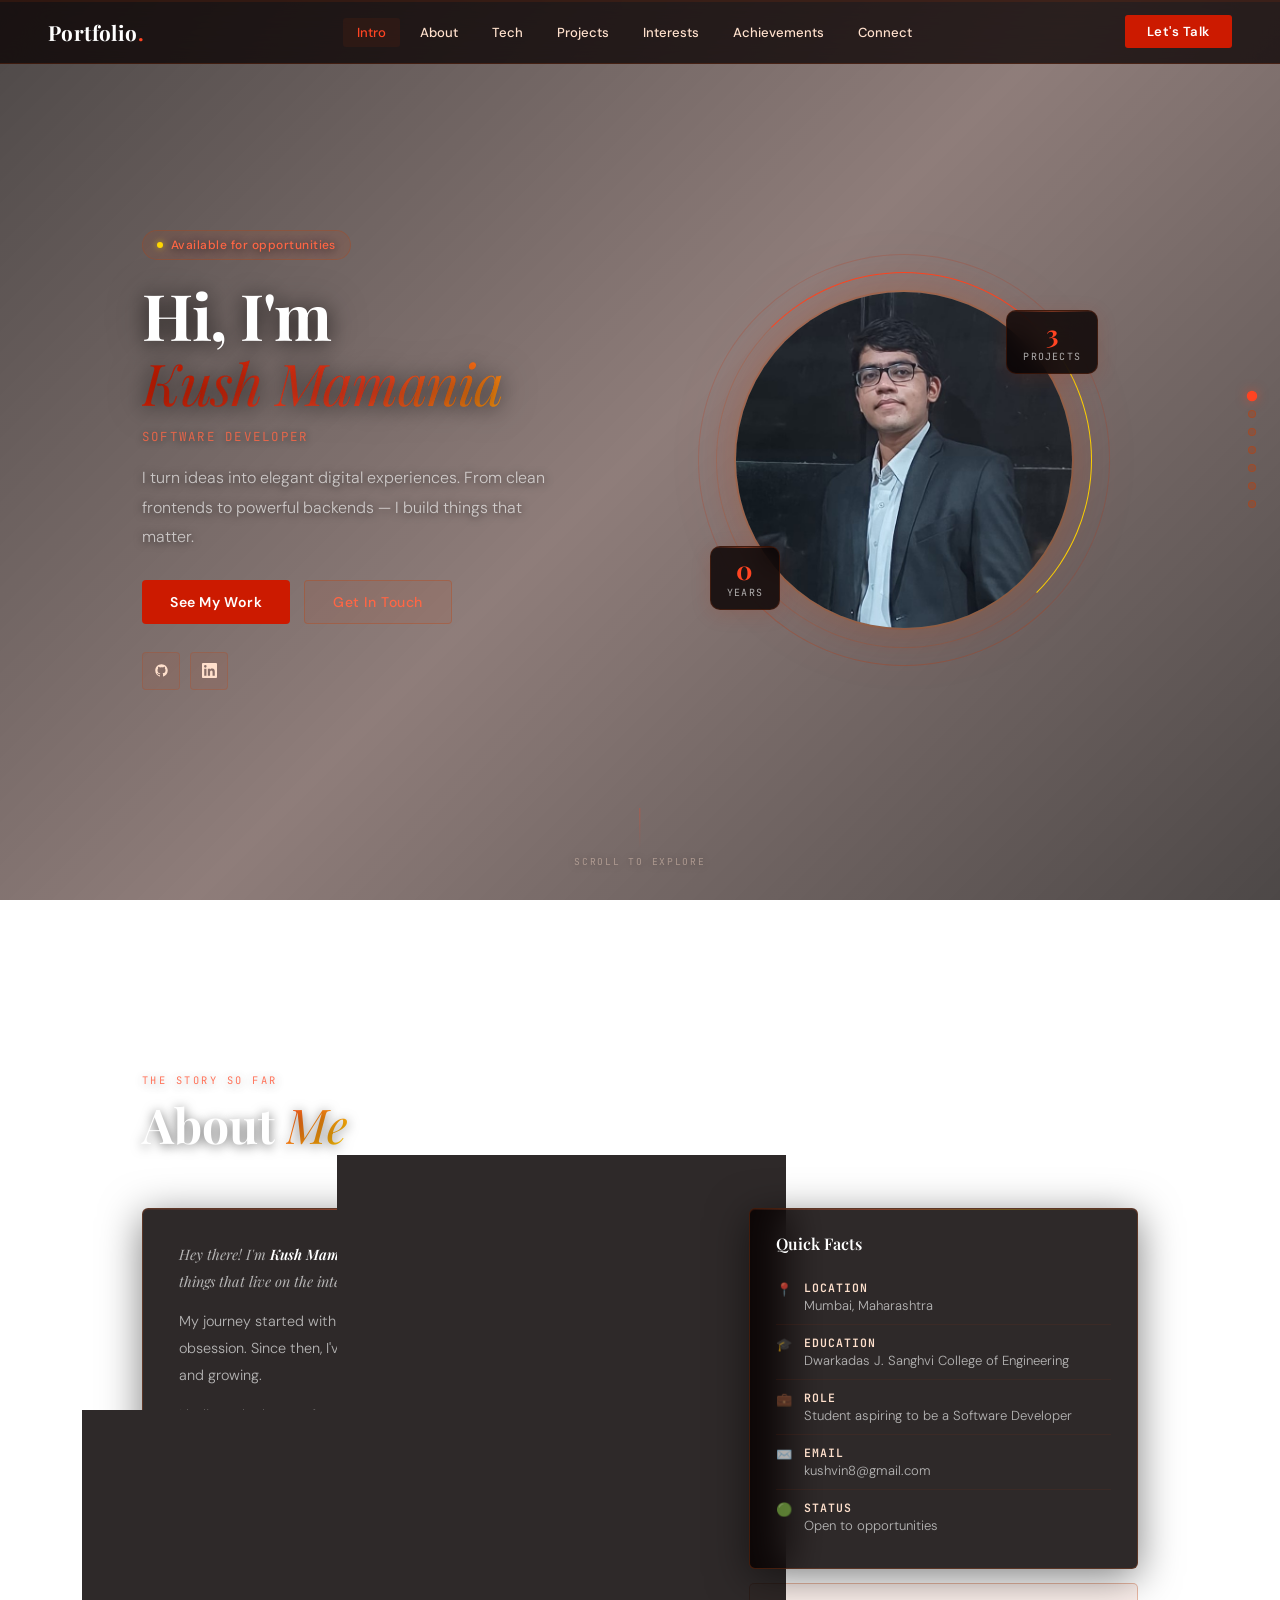
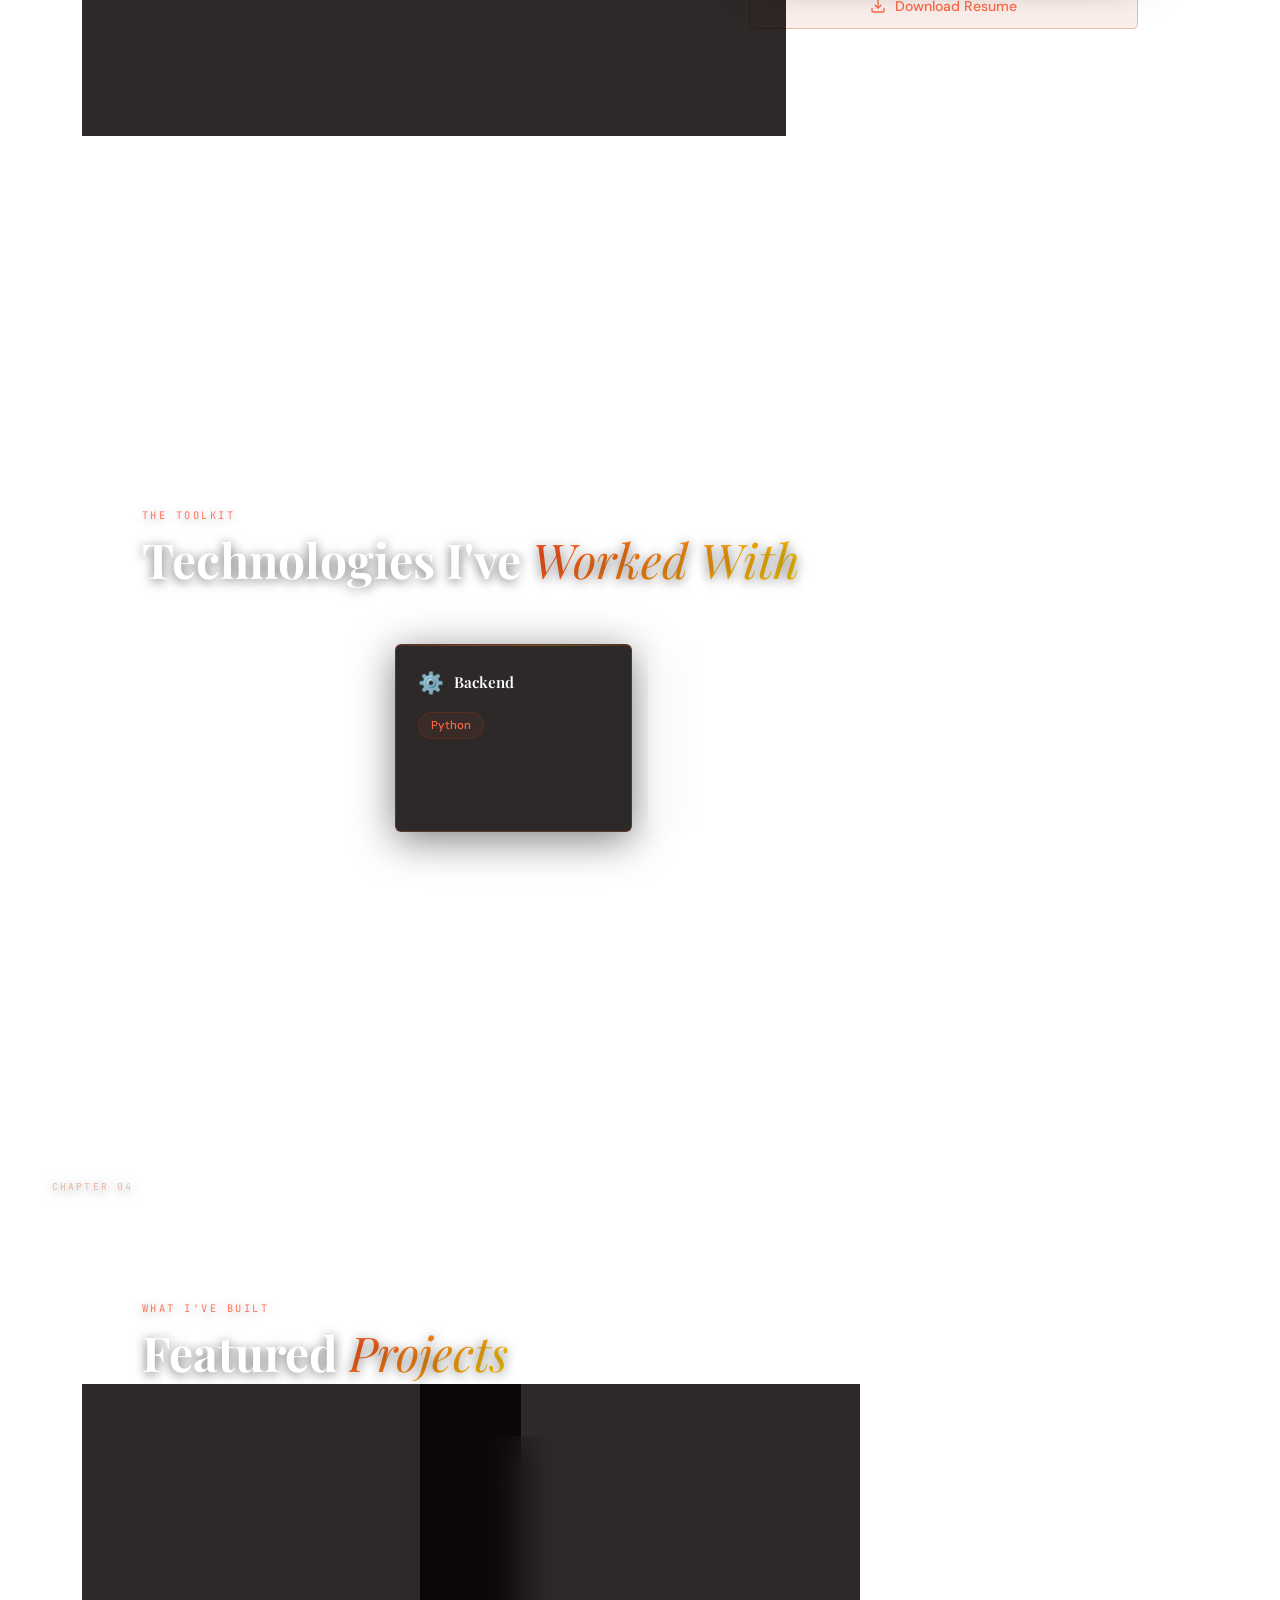
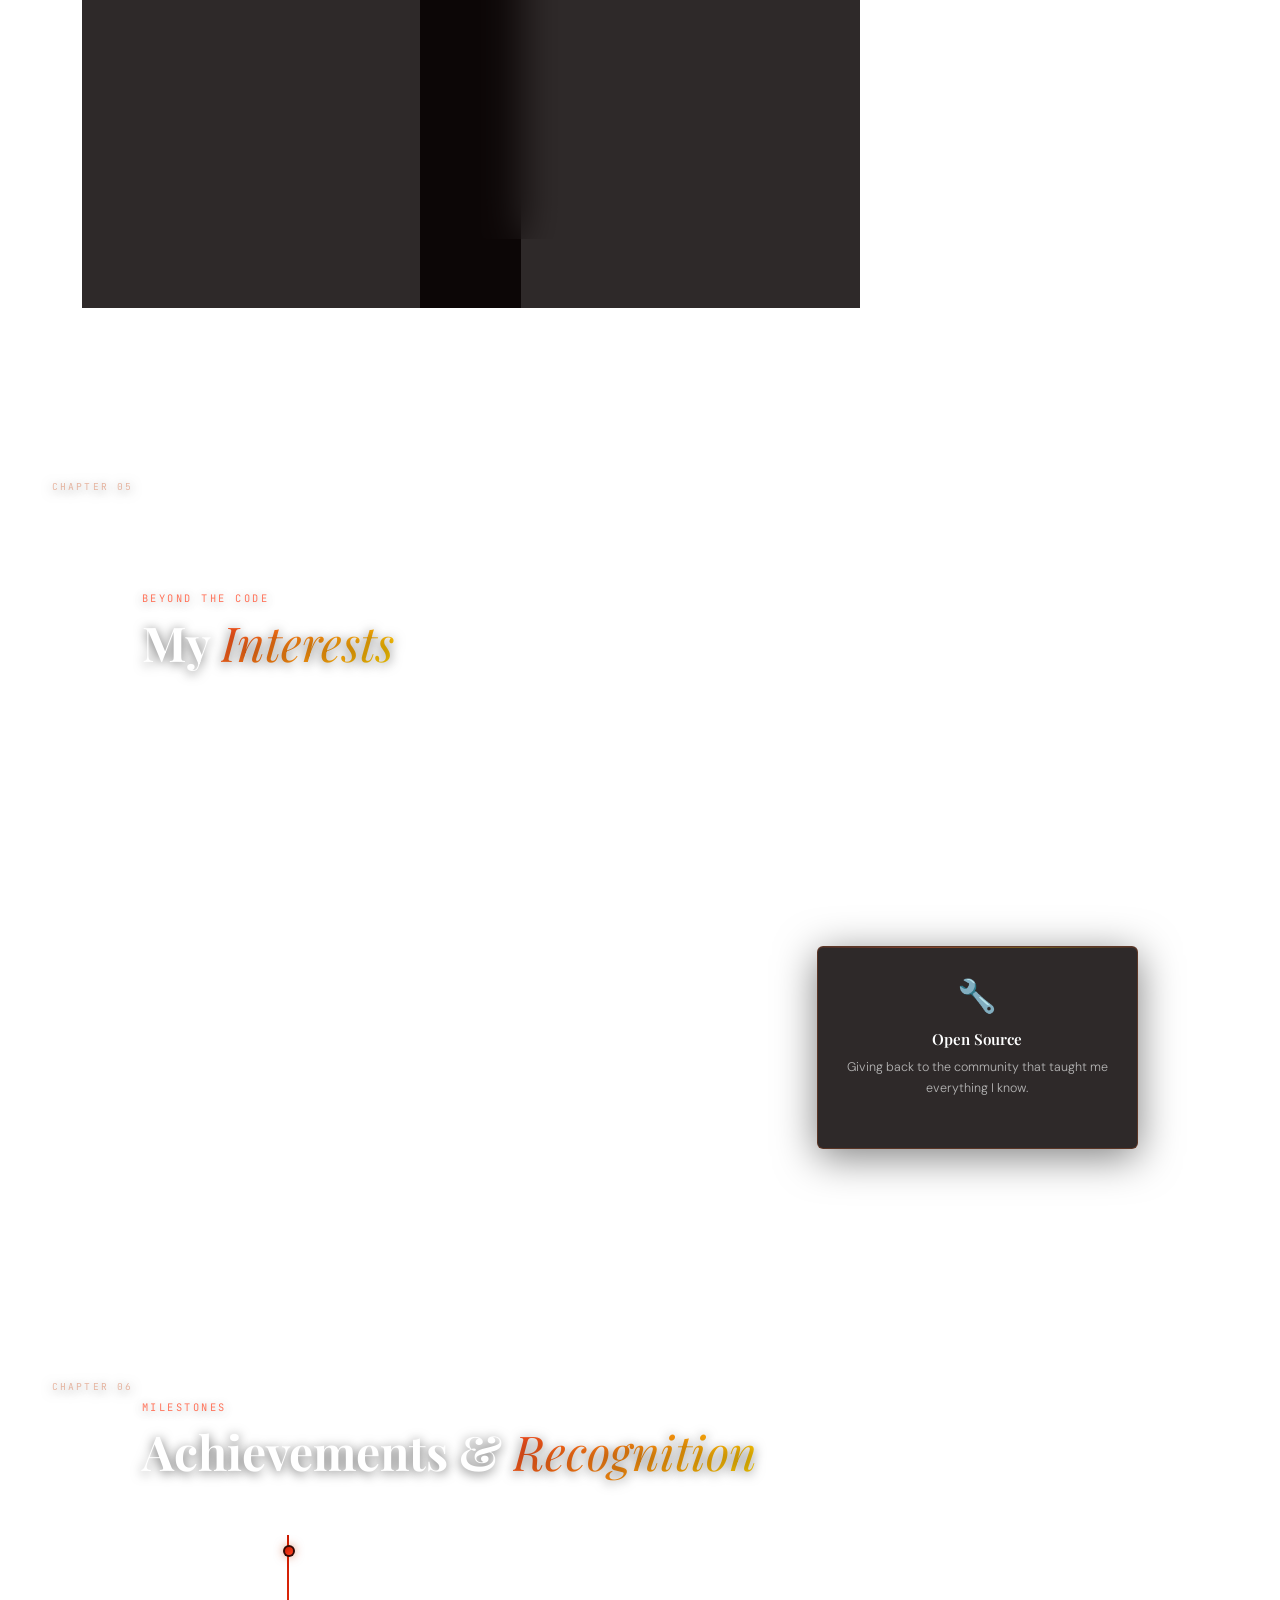
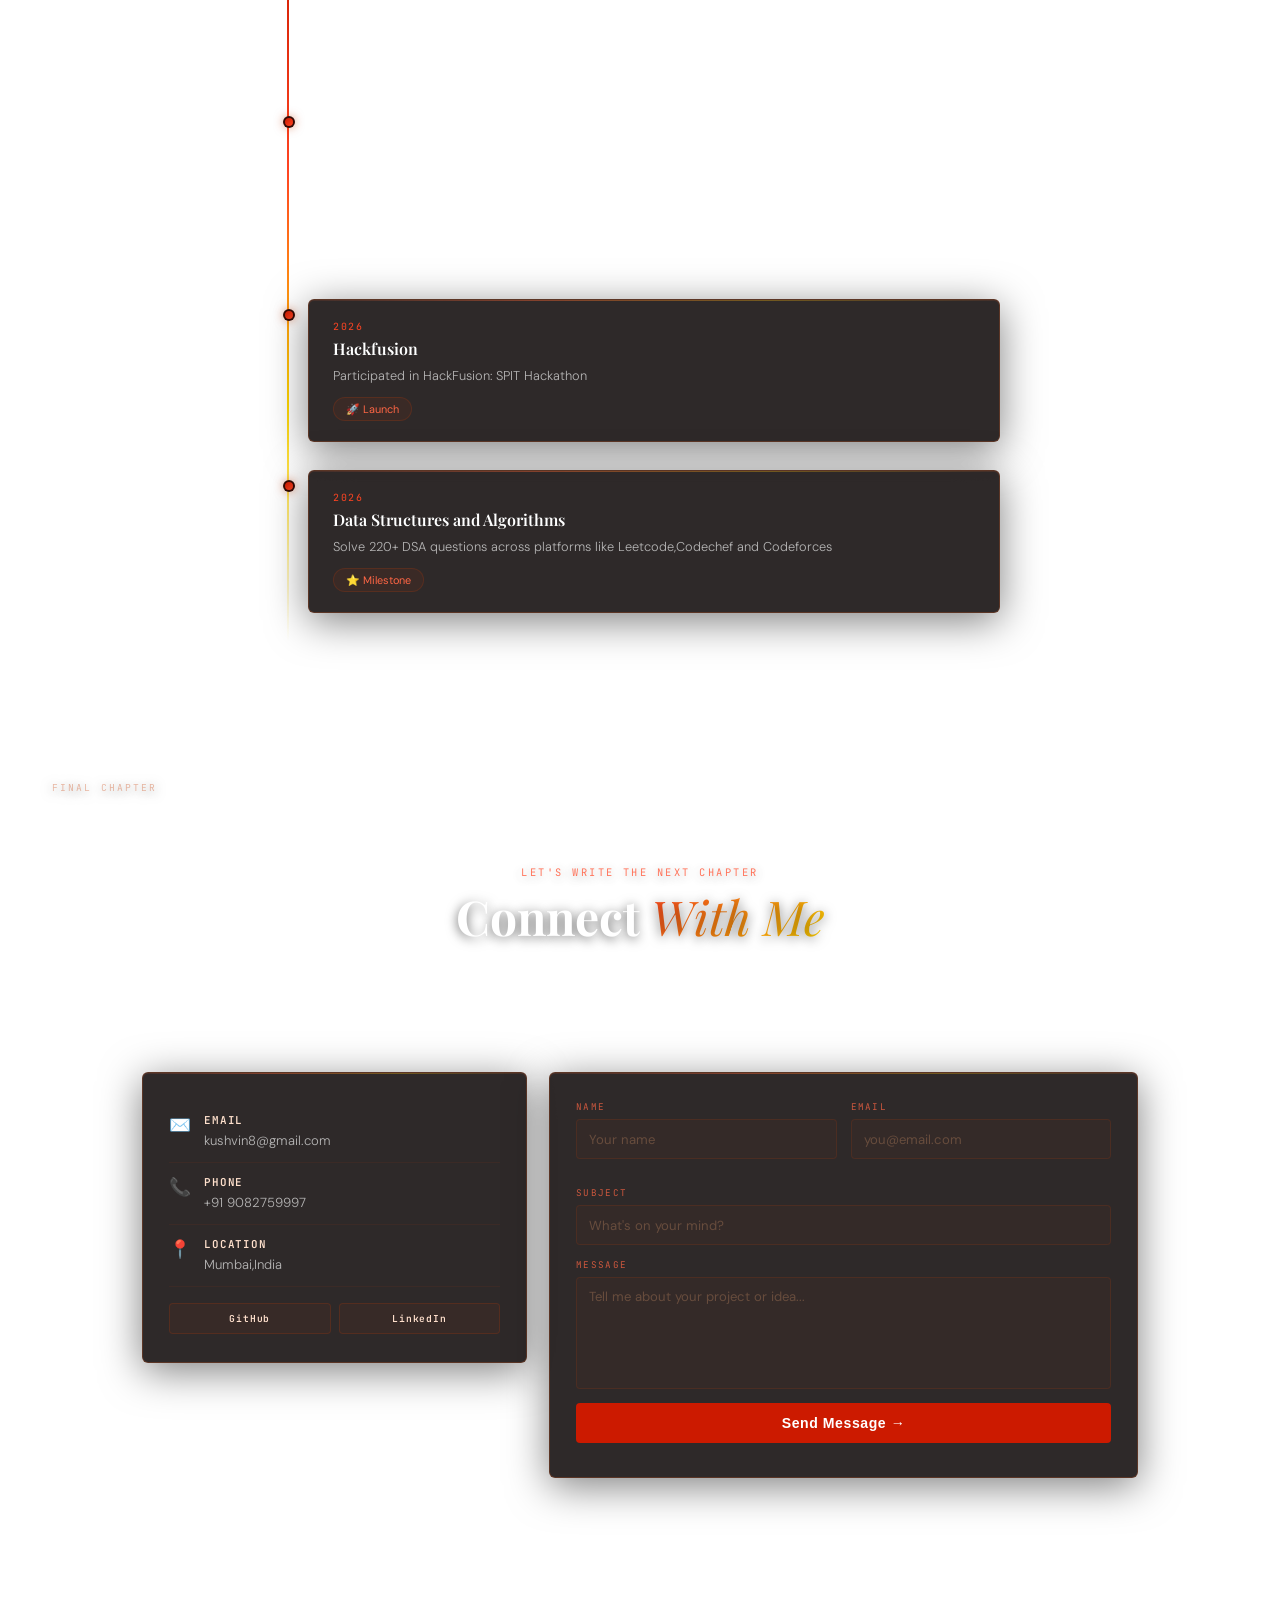
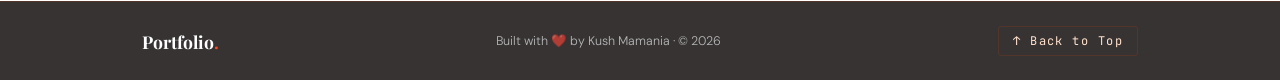
==== commit 3105df16: "Updated Portfolio Details" ====
--- a/index.html
+++ b/index.html
@@ -143,7 +143,7 @@
             <div class="info-row"><span class="info-icon">✉️</span><div><strong>Email</strong><p>kushvin8@gmail.com</p></div></div>
             <div class="info-row"><span class="info-icon">🟢</span><div><strong>Status</strong><p>Open to opportunities</p></div></div>
           </div>
-          <a href="Kush_Resume_Updated.pdf" download="Kush Mamania_Resume.pdf" class="resume-btn reveal-up" style="--d:0.2s">
+          <a href="Resume_Updated.pdf" download="Kush Mamania_Resume.pdf" class="resume-btn reveal-up" style="--d:0.2s">
             <svg viewBox="0 0 24 24" fill="none" stroke="currentColor" stroke-width="2"><path d="M21 15v4a2 2 0 01-2 2H5a2 2 0 01-2-2v-4"/><polyline points="7 10 12 15 17 10"/><line x1="12" y1="15" x2="12" y2="3"/></svg>
             Download Resume
           </a>
@@ -181,7 +181,6 @@
             <h3>Backend</h3>
           </div>
           <div class="tech-pills">
-            <span class="tpill" style="--c:rgba(16,185,129,0.08);--b:rgba(16,185,129,0.2)">Node.js</span>
             <span class="tpill" style="--c:rgba(16,185,129,0.08);--b:rgba(16,185,129,0.2)">Python</span>
           </div>
         </div>
@@ -262,27 +261,6 @@
             <p>Built a Python-based CLI Recipe Book application that enables users to search and access pre-defined recipes by name or ingredients using structured data handling.</p>
             <div class="project-stack">
               <span>Python</span><span>Dictionary</span><span>Lists</span>
-            </div>
-          </div>
-        </div>
-
-        <div class="project-item glass-card reveal-up" style="--d:0.24s">
-          <div class="project-img-wrap">
-            <img src="nexus.jpg" alt="Project Three" class="project-thumb"/>
-            <div class="project-img-overlay">
-              <a href="https://nexus-ai-vs58.onrender.com" class="proj-btn">Live ↗</a>
-              <a href="https://github.com/NexusCoder14/RAG-Model-Chatbot" class="proj-btn">GitHub ↗</a>
-            </div>
-          </div>
-          <div class="project-content">
-            <div class="project-meta">
-              <span class="project-num">03</span>
-              <span class="project-type">Chatbot</span>
-            </div>
-            <h3>RAG Model Chatbot</h3>
-            <p>This Chatbot uses Retrieval-Augmented Generation to combine Large Language Models (LLMs) with private or external data sources, delivering accurate, up-to-date responses rather than relying solely on training data.</p>
-            <div class="project-stack">
-              <span>Python</span><span>Groq/Llama</span><span>MongoDB</span><span>FastAPI</span>
             </div>
           </div>
         </div>
